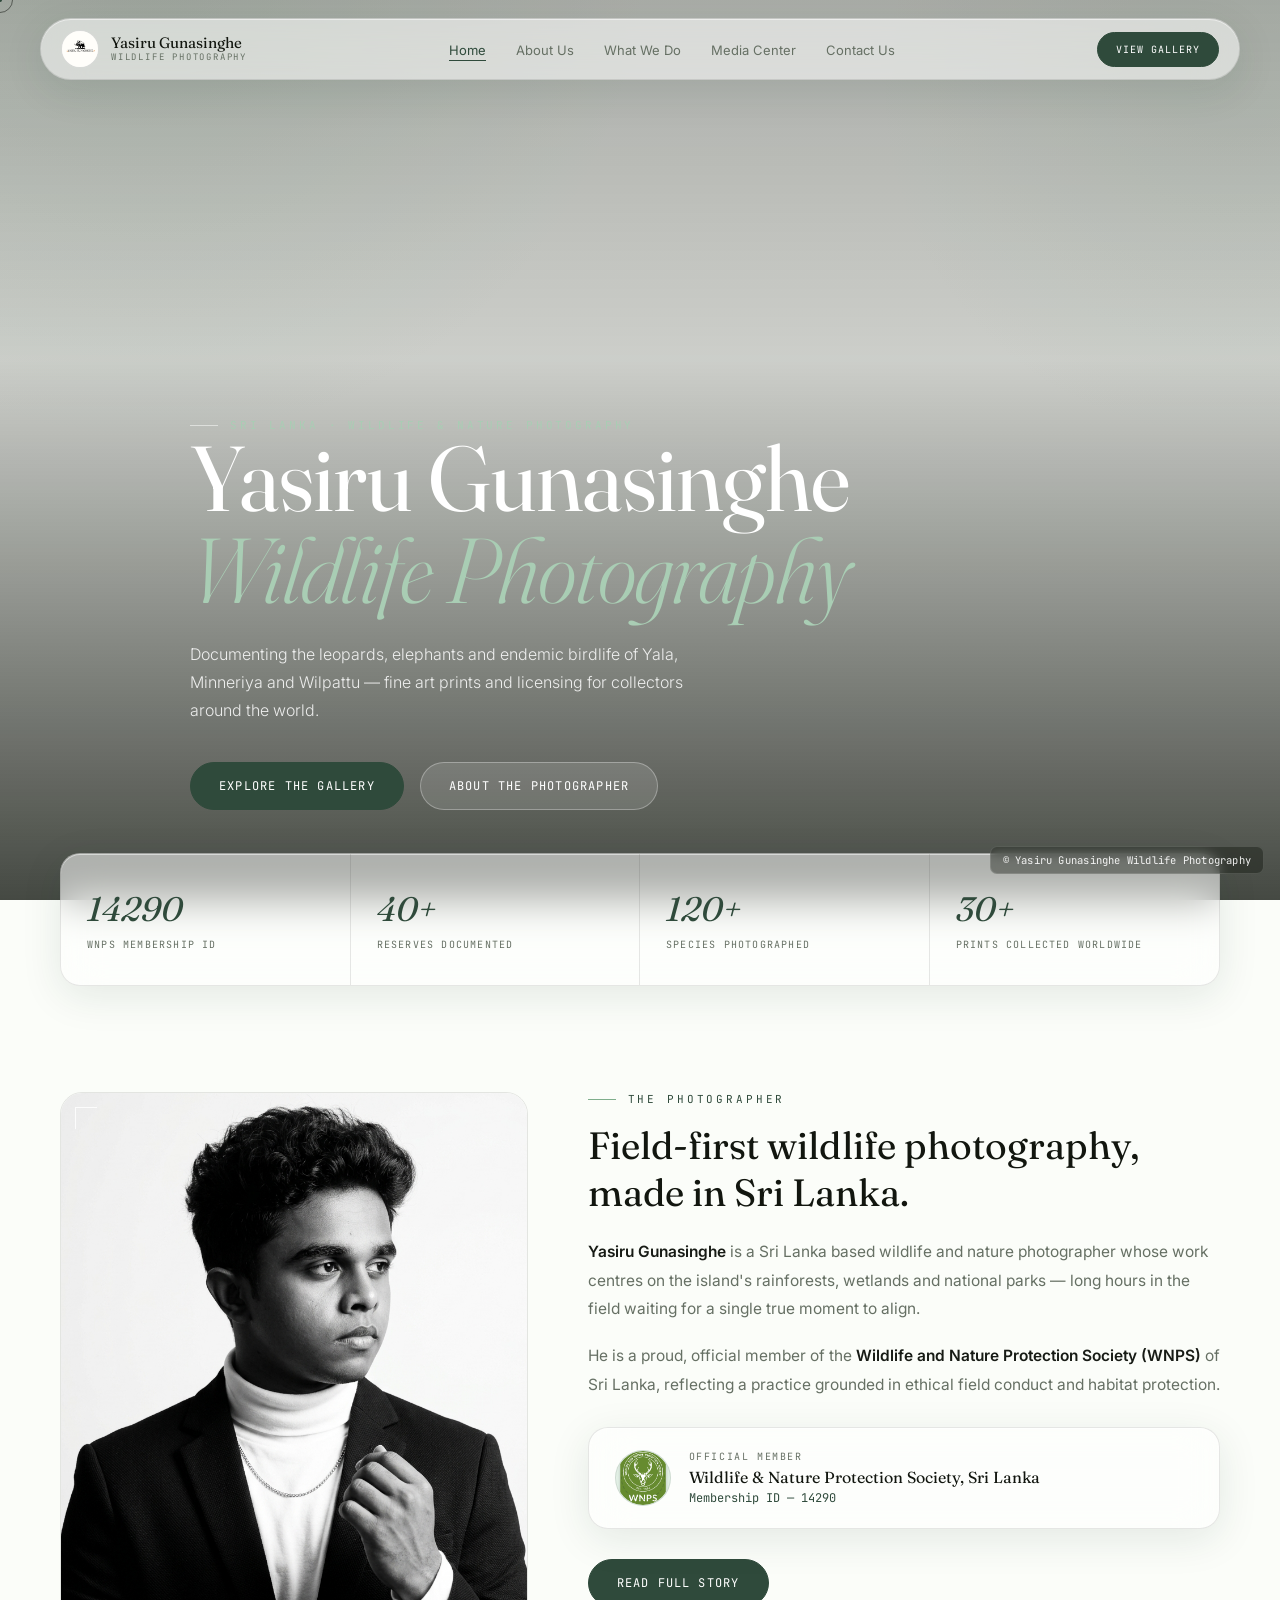
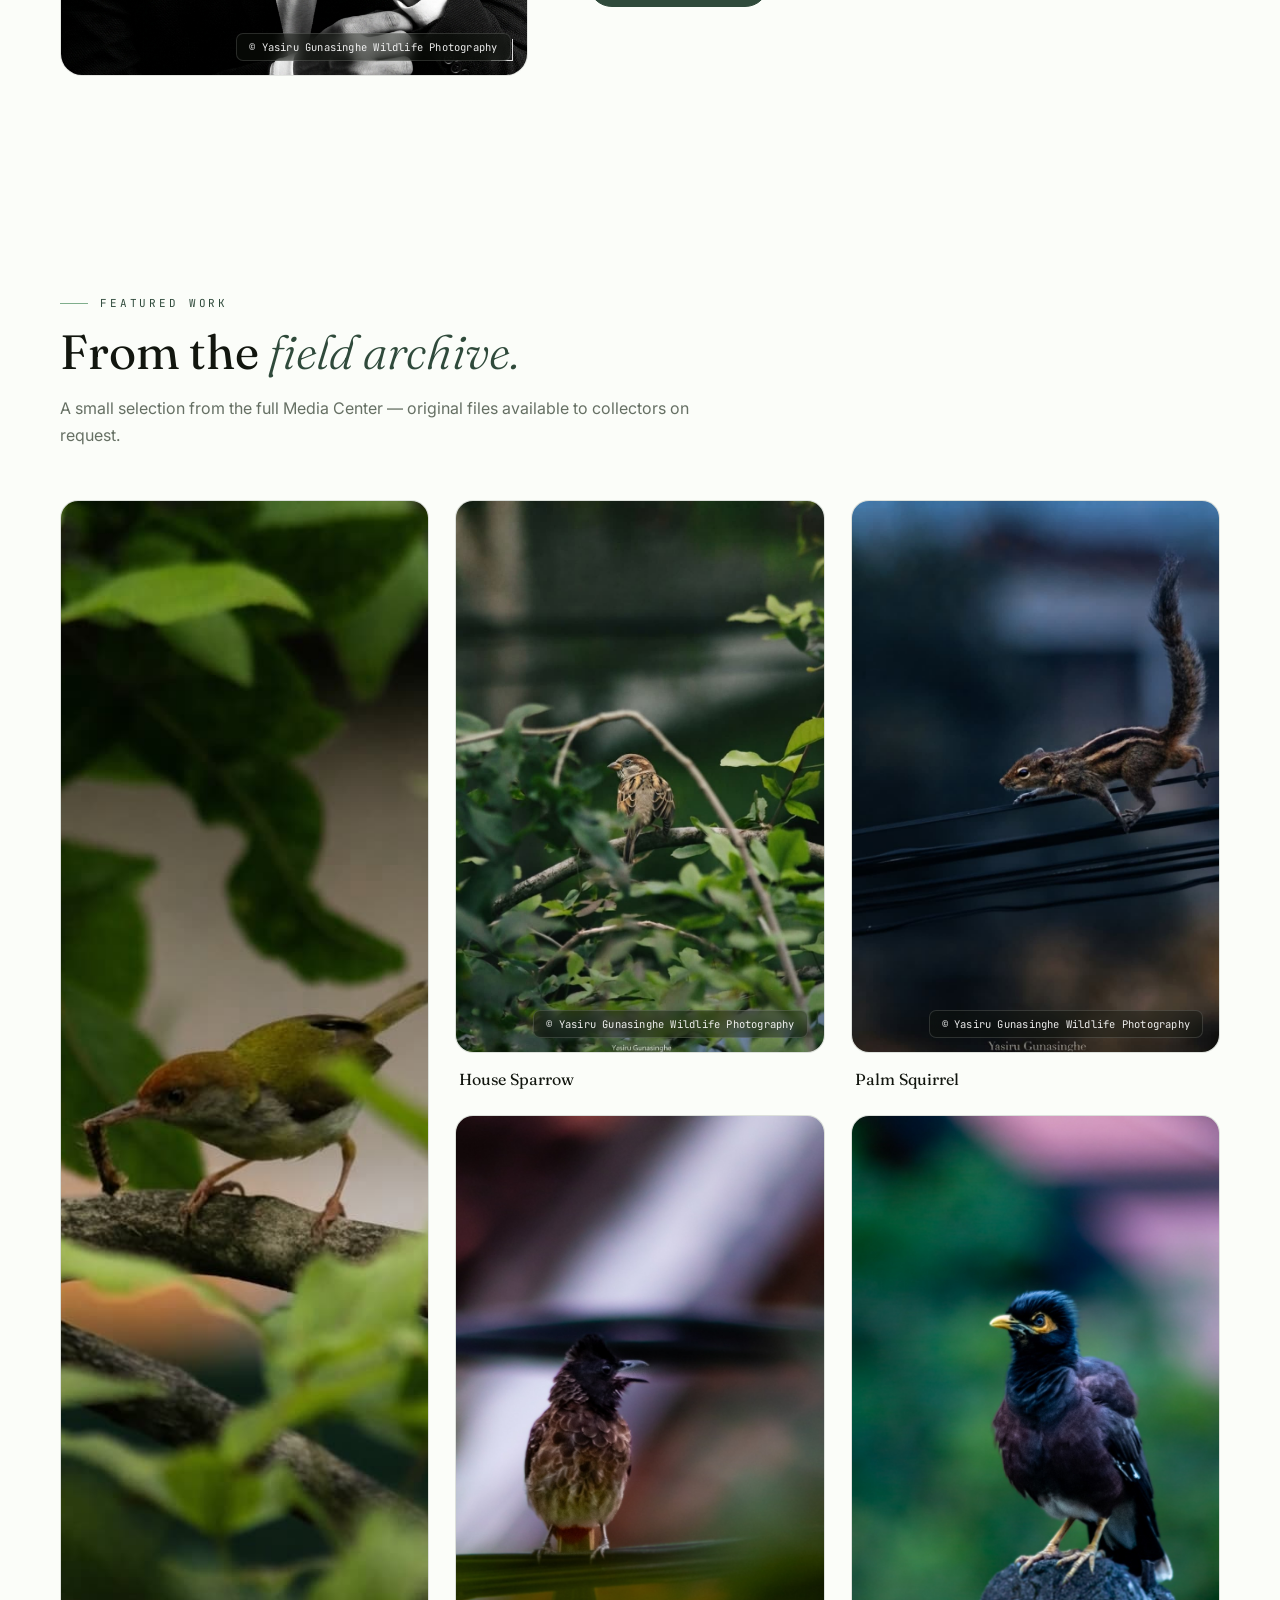
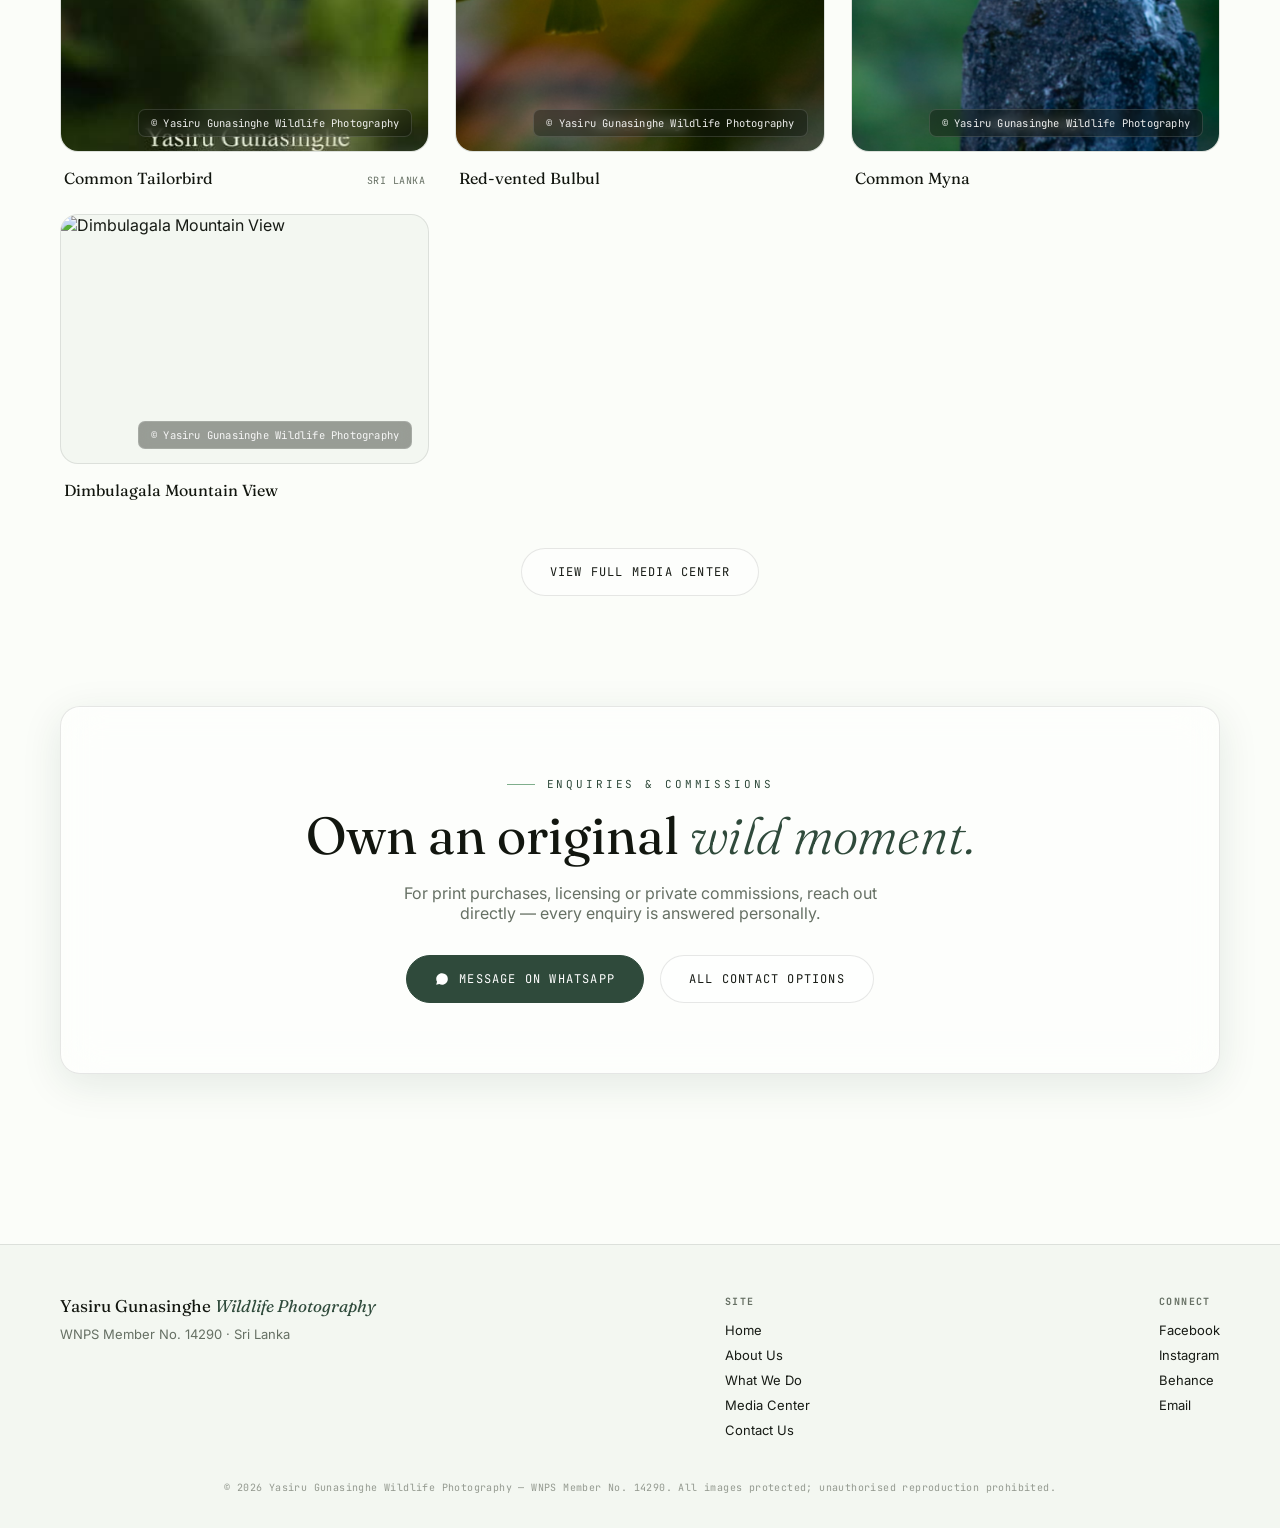
==== index.html @ 5a58b719 "Update photo IDs for buy buttons in index.html" ====
<!DOCTYPE html>
<html lang="en">
<head>
<meta charset="UTF-8">
<meta name="viewport" content="width=device-width, initial-scale=1.0">
<title>Yasiru Gunasinghe Wildlife Photography | Sri Lankan Wildlife &amp; Nature Photographer</title>
<meta name="description" content="Fine art wildlife and nature photography by Yasiru Gunasinghe, official WNPS member (ID 14290). Sri Lankan leopards, elephants and birdlife — prints and licensing worldwide.">
<link rel="canonical" href="https://www.yasirugunasinghe.com/index.html">
<link rel="icon" type="image/png" href="Yash Wild Photography logo.jpg">
<link rel="preconnect" href="https://fonts.googleapis.com">
<link rel="preconnect" href="https://fonts.gstatic.com" crossorigin>
<link href="https://fonts.googleapis.com/css2?family=Fraunces:ital,opsz,wght@0,9..144,300;0,9..144,400;0,9..144,500;0,9..144,600;1,9..144,400;1,9..144,500&family=Inter:wght@300;400;500;600&family=JetBrains+Mono:wght@300;400;500&display=swap" rel="stylesheet">
<link rel="stylesheet" href="assets/css/style.css">
</head>
<!--
  ============================================================================
  EDIT ME: change the WhatsApp number clients message when they hit "Buy Now"
  or any WhatsApp button on the site. Digits only, no + or spaces.
  ============================================================================
-->
<body data-whatsapp-number="14028087890">

<div class="bg-wash"></div>
<div class="cursor-ring" id="cursorRing"></div>
<div class="cursor-dot" id="cursorDot"></div>

<!-- ============================================================
     NAVIGATION — EDIT: brand name, logo image, menu labels/links
     ============================================================ -->
<header>
  <div class="navbar glass">
    <a href="index.html" class="brand">
      <!-- LOGO: replace this block with <img src="assets/img/logo.png" alt="..."> to use your own logo file -->
      <div class="logo-slot"><img src="Yash Wild Photography logo.jpg"></div>
      <div class="brand-name">Yasiru Gunasinghe<span>Wildlife Photography</span></div>
    </a>
    <nav>
      <ul>
        <li><a href="index.html" class="active">Home</a></li>
        <li><a href="about.html">About Us</a></li>
        <li><a href="what-we-do.html">What We Do</a></li>
        <li><a href="gallery.html">Media Center</a></li>
        <li><a href="contact.html">Contact Us</a></li>
      </ul>
    </nav>
    <a href="gallery.html" class="btn small primary">View Gallery</a>
    <button class="nav-toggle" id="navToggle" aria-label="Menu"><span></span></button>
  </div>
</header>

<div class="mobile-menu" id="mobileMenu">
  <a href="index.html" class="active">Home</a>
  <a href="about.html">About Us</a>
  <a href="what-we-do.html">What We Do</a>
  <a href="gallery.html">Media Center</a>
  <a href="contact.html">Contact Us</a>
</div>

<!-- ============================================================
     HERO — EDIT: banner image, eyebrow label, headline, subtext,
     and the two button labels/links. The watermark on this banner
     is added automatically by CSS — nothing to edit for that.
     ============================================================ -->
<section class="hero-bg" style="background-image:url('https://images.unsplash.com/photo-1546182990-dffeafbe841d?q=80&w=1800&auto=format&fit=crop');">
  <div class="hero-content">
    <div class="wrap">
      <div class="eyebrow on-dark">SRI LANKA &middot; WILDLIFE &amp; NATURE PHOTOGRAPHY</div>
      <h1 class="headline">Yasiru Gunasinghe<br><em>Wildlife Photography</em></h1>
      <p class="hero-sub">Documenting the leopards, elephants and endemic birdlife of Yala, Minneriya and Wilpattu — fine art prints and licensing for collectors around the world.</p>
      <div class="hero-actions">
        <a href="gallery.html" class="btn primary">Explore the Gallery</a>
        <a href="about.html" class="btn on-dark">About the Photographer</a>
      </div>
    </div>
  </div>
</section>

<!-- ============================================================
     STATS STRIP — EDIT: the four numbers and their labels
     ============================================================ -->
<div class="wrap reveal" style="margin-top:-1px;position:relative;z-index:3;">
  <div class="stats-strip glass" style="transform:translateY(-46px);">
    <div class="stat"><div class="num">14290</div><div class="lbl">WNPS Membership ID</div></div>
    <div class="stat"><div class="num">40+</div><div class="lbl">Reserves Documented</div></div>
    <div class="stat"><div class="num">120+</div><div class="lbl">Species Photographed</div></div>
    <div class="stat"><div class="num">30+</div><div class="lbl">Prints Collected Worldwide</div></div>
  </div>
</div>

<!-- ============================================================
     ABOUT TEASER — EDIT: portrait image, heading, paragraphs,
     and the WNPS badge icon/text.
     ============================================================ -->
<section class="section-pad" style="padding-top:60px;">
  <div class="wrap">
    <div class="about-grid">
      <div class="reveal">
        <!-- PORTRAIT PHOTO: swap the src to update the photographer's photo -->
        <div class="portrait-frame">
          <img src="Yasiru1.jpg" alt="Portrait of Yasiru Gunasinghe, Sri Lankan wildlife photographer">
          <div class="frame-corner frame-tl"></div>
          <div class="frame-corner frame-br"></div>
        </div>
      </div>
      <div class="reveal about-copy" style="transition-delay:.1s">
        <div class="eyebrow">THE PHOTOGRAPHER</div>
        <h2 style="font-family:var(--display);font-weight:400;font-size:clamp(26px,3.4vw,38px);margin:16px 0 22px;color:var(--black);">Field-first wildlife photography, made in Sri Lanka.</h2>
        <p><strong>Yasiru Gunasinghe</strong> is a Sri Lanka based wildlife and nature photographer whose work centres on the island's rainforests, wetlands and national parks — long hours in the field waiting for a single true moment to align.</p>
        <p>He is a proud, official member of the <strong>Wildlife and Nature Protection Society (WNPS)</strong> of Sri Lanka, reflecting a practice grounded in ethical field conduct and habitat protection.</p>

        <!-- WNPS BADGE: replace this block with <img src="assets/img/wnps-logo.png" alt="..."> to use the official WNPS logo -->
        <div class="wnps-badge glass">
          <div class="wnps-ring"> <img src="WNPS-Header-Logo.jpg"></div>
          <div class="wnps-text">
            <div class="label">Official Member</div>
            <div class="name">Wildlife &amp; Nature Protection Society, Sri Lanka</div>
            <div class="id">Membership ID — 14290</div>
          </div>
        </div>

        <div class="hero-actions" style="margin-top:30px;">
          <a href="about.html" class="btn primary">Read Full Story</a>
        </div>
      </div>
    </div>
  </div>
</section>





<!-- ============================================================
     FEATURED GALLERY — EDIT: heading, and each photo card below.
     Click-to-zoom works automatically on every card with class
     "lightbox-item" — the watermark is added automatically too.
     TO ADD A PHOTO: copy one <article class="photo-card">...</article>
     block and change the image, text and data-photo-* attributes.
     ============================================================ -->
<section class="section-pad">
  <div class="wrap">
    <div class="section-head reveal">
      <div class="eyebrow">FEATURED WORK</div>
      <h2>From the <em>field archive.</em></h2>
      <p>A small selection from the full Media Center — original files available to collectors on request.</p>
    </div>

    <div class="gallery-grid">

    <!-- ---- PHOTO CARD 1 ---- -->
      <article class="photo-card" data-size="tall">
        <div class="photo-frame lightbox-item"
             data-photo-title="Common Tailorbird"
             data-photo-location="Sri Lanka"
            
             data-photo-id="YG-001">
          <img src="Common Tailorbird.jpg" alt="Common Tailorbird">
          <div class="overlay-top">
            <span class="id-tag">YG-001</span>
            <span class="protected-tag"><svg viewBox="0 0 24 24" fill="none" stroke="currentColor" stroke-width="1.8"><path d="M12 2l7 4v6c0 5-3.4 8-7 10-3.6-2-7-5-7-10V6l7-4z"/></svg>PROTECTED</span>
          </div>
          <div class="media-overlay">
            <div class="overlay-info">
              <h3>A diligent Common Tailorbird captured with its catch, highlighting its vibrant green plumage and active nature amidst leafy surroundings.</h3>
              <div class="overlay-meta">Sri Lanka</div>
              <div class="buy-row">
               
                <button class="buy-btn" type="button" data-photo-title="Common Tailorbird" data-photo-id="YG-001" data-photo-location="Sri Lanka">
                  <svg viewBox="0 0 24 24" fill="currentColor" width="13" height="13"><path d="M12.04 2C6.58 2 2.13 6.45 2.13 11.91c0 1.75.46 3.45 1.33 4.95L2.05 22l5.28-1.38a9.87 9.87 0 004.71 1.2h.01c5.46 0 9.91-4.45 9.91-9.91 0-2.65-1.03-5.14-2.9-7.01A9.82 9.82 0 0012.04 2z"/></svg>
                  Buy Now
                </button>
              </div>
            </div>
          </div>
        </div>
        <div class="photo-caption"><span class="cap-title">Common Tailorbird</span><span class="cap-loc">Sri Lanka </span></div>
      </article>

      <!-- ---- PHOTO CARD 2 ---- -->
      <article class="photo-card">
        <div class="photo-frame lightbox-item"
             data-photo-title="House Sparrow"
             data-photo-location="Sri Lanka"
            
             data-photo-id="YG-002">
          <img src="House Sparrow.jpg" alt="House Sparrow">
          <div class="overlay-top">
            <span class="id-tag">YG-002</span>
            <span class="protected-tag"><svg viewBox="0 0 24 24" fill="none" stroke="currentColor" stroke-width="1.8"><path d="M12 2l7 4v6c0 5-3.4 8-7 10-3.6-2-7-5-7-10V6l7-4z"/></svg>PROTECTED</span>
          </div>
          <div class="media-overlay">
            <div class="overlay-info">
              <h3>A small House Sparrow perched peacefully amidst green foliage, captured in its natural urban habitat.</h3>
              <div class="overlay-meta">Sri Lanka</div>
              <div class="buy-row">
              
                <button class="buy-btn" type="button" data-photo-title="House Sparrowk" data-photo-id="YG-002" data-photo-location="Sri Lanka">
                  <svg viewBox="0 0 24 24" fill="currentColor" width="13" height="13"><path d="M12.04 2C6.58 2 2.13 6.45 2.13 11.91c0 1.75.46 3.45 1.33 4.95L2.05 22l5.28-1.38a9.87 9.87 0 004.71 1.2h.01c5.46 0 9.91-4.45 9.91-9.91 0-2.65-1.03-5.14-2.9-7.01A9.82 9.82 0 0012.04 2z"/></svg>
                  Buy Now
                </button>
              </div>
            </div>
          </div>
        </div>
        <div class="photo-caption"><span class="cap-title">House Sparrow</span><span class="cap-loc"></span></div>
      </article>

      <!-- ---- PHOTO CARD 3 ---- -->
      <article class="photo-card">
        <div class="photo-frame lightbox-item"
             data-photo-title="Palm Squirrel"
             data-photo-location=" Sri Lanka"
           
             data-photo-id="YG-003">
          <img src="Palm Squirrel.jpeg" alt="Palm Squirrel">
          <div class="overlay-top">
            <span class="id-tag">YG-003</span>
            <span class="protected-tag"><svg viewBox="0 0 24 24" fill="none" stroke="currentColor" stroke-width="1.8"><path d="M12 2l7 4v6c0 5-3.4 8-7 10-3.6-2-7-5-7-10V6l7-4z"/></svg>PROTECTED</span>
          </div>
          <div class="media-overlay">
            <div class="overlay-info">
              <h3>An energetic palm squirrel captured mid-stride balancing along utility lines, highlighting its characteristic stripes and playful agility.</h3>
              <div class="overlay-meta">Sri Lanka</div>
              <div class="buy-row">
               
                <button class="buy-btn" type="button" data-photo-title="Palm Squirrel" data-photo-id="YG-003" data-photo-location=" Sri Lanka">
                  <svg viewBox="0 0 24 24" fill="currentColor" width="13" height="13"><path d="M12.04 2C6.58 2 2.13 6.45 2.13 11.91c0 1.75.46 3.45 1.33 4.95L2.05 22l5.28-1.38a9.87 9.87 0 004.71 1.2h.01c5.46 0 9.91-4.45 9.91-9.91 0-2.65-1.03-5.14-2.9-7.01A9.82 9.82 0 0012.04 2z"/></svg>
                  Buy Now
                </button>
              </div>
            </div>
          </div>
        </div>
        <div class="photo-caption"><span class="cap-title">Palm Squirrel</span><span class="cap-loc"></span></div>
      </article>

    

      <!-- ---- PHOTO CARD 4 ---- -->
      <article class="photo-card">
        <div class="photo-frame lightbox-item"
             data-photo-title="Red-vented Bulbul"
             data-photo-location=" Sri Lanka"
           
             data-photo-id="YG-004">
          <img src="Red-vented Bulbul.jpg" alt="Red-vented Bulbul">
          <div class="overlay-top">
            <span class="id-tag">YG-004</span>
            <span class="protected-tag"><svg viewBox="0 0 24 24" fill="none" stroke="currentColor" stroke-width="1.8"><path d="M12 2l7 4v6c0 5-3.4 8-7 10-3.6-2-7-5-7-10V6l7-4z"/></svg>PROTECTED</span>
          </div>
          <div class="media-overlay">
            <div class="overlay-info">
              <h3>A vibrant Red-vented Bulbul captured mid-call, showcasing its distinct crest and natural behavior in the wild.</h3>
              <div class="overlay-meta">Sri Lanka</div>
              <div class="buy-row">
               
                <button class="buy-btn" type="button" data-photo-title="Red-vented Bulbul" data-photo-id="YG-004" data-photo-location=" Sri Lanka">
                  <svg viewBox="0 0 24 24" fill="currentColor" width="13" height="13"><path d="M12.04 2C6.58 2 2.13 6.45 2.13 11.91c0 1.75.46 3.45 1.33 4.95L2.05 22l5.28-1.38a9.87 9.87 0 004.71 1.2h.01c5.46 0 9.91-4.45 9.91-9.91 0-2.65-1.03-5.14-2.9-7.01A9.82 9.82 0 0012.04 2z"/></svg>
                  Buy Now
                </button>
              </div>
            </div>
          </div>
        </div>
        <div class="photo-caption"><span class="cap-title">Red-vented Bulbul</span><span class="cap-loc"></span></div>
      </article>


      <!-- ---- PHOTO CARD 5 ---- -->
      <article class="photo-card">
        <div class="photo-frame lightbox-item"
             data-photo-title="Common Myna"
             data-photo-location=" Sri Lanka"
           
             data-photo-id="YG-005">
          <img src="Common Myna.jpg" alt="Common Myna">
          <div class="overlay-top">
            <span class="id-tag">YG-005</span>
            <span class="protected-tag"><svg viewBox="0 0 24 24" fill="none" stroke="currentColor" stroke-width="1.8"><path d="M12 2l7 4v6c0 5-3.4 8-7 10-3.6-2-7-5-7-10V6l7-4z"/></svg>PROTECTED</span>
          </div>
          <div class="media-overlay">
            <div class="overlay-info">
              <h3>A alert Common Myna perched gracefully, captured in its natural environment highlighting its distinct yellow markings and plumage.</h3>
              <div class="overlay-meta">Sri Lanka</div>
              <div class="buy-row">
               
                <button class="buy-btn" type="button" data-photo-title="Common Myna" data-photo-id="YG-005" data-photo-location=" Sri Lanka">
                  <svg viewBox="0 0 24 24" fill="currentColor" width="13" height="13"><path d="M12.04 2C6.58 2 2.13 6.45 2.13 11.91c0 1.75.46 3.45 1.33 4.95L2.05 22l5.28-1.38a9.87 9.87 0 004.71 1.2h.01c5.46 0 9.91-4.45 9.91-9.91 0-2.65-1.03-5.14-2.9-7.01A9.82 9.82 0 0012.04 2z"/></svg>
                  Buy Now
                </button>
              </div>
            </div>
          </div>
        </div>
        <div class="photo-caption"><span class="cap-title">Common Myna</span><span class="cap-loc"></span></div>
      </article>


           <!-- ---- PHOTO CARD 6 ---- -->
      <article class="photo-card">
        <div class="photo-frame lightbox-item"
             data-photo-title="Dimbulagala Mountain View"
             data-photo-location=" Sri Lanka"
           
             data-photo-id="YG-006">
          <img src="Dimbulagala Mountain View.jpg" alt="Dimbulagala Mountain View">
          <div class="overlay-top">
            <span class="id-tag">YG-006</span>
            <span class="protected-tag"><svg viewBox="0 0 24 24" fill="none" stroke="currentColor" stroke-width="1.8"><path d="M12 2l7 4v6c0 5-3.4 8-7 10-3.6-2-7-5-7-10V6l7-4z"/></svg>PROTECTED</span>
          </div>
          <div class="media-overlay">
            <div class="overlay-info">
              <h3>A serene landscape captured from Inginiyagala, featuring striking dead trees rising from the reservoir, framed by distant mountains under a dramatic, cloudy sky.</h3>
              <div class="overlay-meta">Sri Lanka</div>
              <div class="buy-row">
               
                <button class="buy-btn" type="button" data-photo-title="Dimbulagala Mountain View" data-photo-id="YG-006" data-photo-location=" Sri Lanka">
                  <svg viewBox="0 0 24 24" fill="currentColor" width="13" height="13"><path d="M12.04 2C6.58 2 2.13 6.45 2.13 11.91c0 1.75.46 3.45 1.33 4.95L2.05 22l5.28-1.38a9.87 9.87 0 004.71 1.2h.01c5.46 0 9.91-4.45 9.91-9.91 0-2.65-1.03-5.14-2.9-7.01A9.82 9.82 0 0012.04 2z"/></svg>
                  Buy Now
                </button>
              </div>
            </div>
          </div>
        </div>
        <div class="photo-caption"><span class="cap-title">Dimbulagala Mountain View</span><span class="cap-loc"></span></div>
      </article>

    
    </div>

    <div style="text-align:center;margin-top:48px;">
      <a href="gallery.html" class="btn">View Full Media Center</a>
    </div>
  </div>
</section>








<!-- ============================================================
     CTA — EDIT: heading, subtext, WhatsApp message
     ============================================================ -->
<section class="section-pad" style="padding-top:0;">
  <div class="wrap">
    <div class="cta-panel glass reveal">
      <div class="eyebrow" style="justify-content:center;display:flex;">ENQUIRIES &amp; COMMISSIONS</div>
      <h2 style="margin-top:16px;">Own an original <em>wild moment.</em></h2>
      <p>For print purchases, licensing or private commissions, reach out directly — every enquiry is answered personally.</p>
      <div class="cta-actions">
        <a class="btn primary" href="#" data-whatsapp-msg="Hello Yasiru, I'd like to enquire about your wildlife photography prints and commissions.">
          <svg viewBox="0 0 24 24" fill="currentColor" width="14" height="14"><path d="M12.04 2C6.58 2 2.13 6.45 2.13 11.91c0 1.75.46 3.45 1.33 4.95L2.05 22l5.28-1.38a9.87 9.87 0 004.71 1.2h.01c5.46 0 9.91-4.45 9.91-9.91 0-2.65-1.03-5.14-2.9-7.01A9.82 9.82 0 0012.04 2z"/></svg>
          Message on WhatsApp
        </a>
        <a class="btn" href="contact.html">All Contact Options</a>
      </div>
    </div>
  </div>
</section>

<!-- ============================================================
     FOOTER — EDIT: tagline, social links, copyright note
     ============================================================ -->
<footer>
  <div class="wrap">
    <div class="footer-grid">
      <div>
        <div class="footer-brand">Yasiru Gunasinghe <em>Wildlife Photography</em></div>
        <p style="color:var(--mist);font-size:13px;margin-top:10px;max-width:260px;">WNPS Member No. 14290 &middot; Sri Lanka</p>
      </div>
      <div class="footer-col">
        <h5>Site</h5>
        <a href="index.html">Home</a>
        <a href="about.html">About Us</a>
        <a href="what-we-do.html">What We Do</a>
        <a href="gallery.html">Media Center</a>
        <a href="contact.html">Contact Us</a>
      </div>
      <div class="footer-col">
        <h5>Connect</h5>
        <a href="https://www.facebook.com/profile.php?id=100081124653240" target="_blank" rel="noopener">Facebook</a>
        <a href="https://www.instagram.com/Yasiru_Gunasinghe" target="_blank" rel="noopener">Instagram</a>
        <a href="https://www.behance.net/yasiruphotogr" target="_blank" rel="noopener">Behance</a>
        <a href="mailto:yashphotography.lk0@gmail.com">Email</a>
      </div>
    </div>
    <div class="footer-note">&copy; <span class="js-year"></span> Yasiru Gunasinghe Wildlife Photography — WNPS Member No. 14290. All images protected; unauthorised reproduction prohibited.</div>
  </div>
</footer>

<script src="assets/js/main.js"></script>
</body>
</html>
---- assets/css/style.css ----
/* ==========================================================================
   Yasiru Gunasinghe Wildlife Photography — shared stylesheet
   Palette: light green / white / black · liquid glass (glassmorphism)
   ========================================================================== */

:root{
  --green-deep:   #2F4A3B;
  --green:        #7FAE8C;
  --green-mid:    #A9CDB4;
  --green-light:  #E3F1E6;
  --black:        #12160F;
  --ink:          #171B15;
  --mist:         #667064;
  --mist-soft:    #93998F;
  --white:        #FBFDF9;
  --paper:        #F3F7F1;

  --glass-fill:      rgba(255,255,255,0.55);
  --glass-fill-soft: rgba(255,255,255,0.38);
  --glass-border:    rgba(23,27,21,0.10);
  --glass-shadow:    0 10px 40px rgba(23,60,38,0.10);

  --glass-fill-dark:   rgba(18,22,15,0.42);
  --glass-border-dark: rgba(255,255,255,0.18);

  --display: 'Fraunces', serif;
  --body: 'Inter', sans-serif;
  --mono: 'JetBrains Mono', monospace;

  --radius: 20px;
  --radius-sm: 12px;
  --container: 1240px;
}

*{margin:0;padding:0;box-sizing:border-box;}
html{scroll-behavior:smooth;}

body{
  background:var(--white);
  color:var(--ink);
  font-family:var(--body);
  overflow-x:hidden;
  -webkit-font-smoothing:antialiased;
  cursor:none;
}
@media (hover:none), (pointer:coarse){ body{cursor:auto;} }

a{color:inherit;text-decoration:none;}
ul{list-style:none;}
img{max-width:100%;display:block;-webkit-user-drag:none;user-select:none;}
button{font-family:inherit;}
::selection{background:rgba(127,174,140,0.35);}

.wrap{max-width:var(--container);margin:0 auto;padding:0 40px;}
section{position:relative;}

/* background texture wash */
.bg-wash{
  position:fixed;inset:0;z-index:-1;pointer-events:none;
  background:
    radial-gradient(900px circle at 12% -6%, rgba(127,174,140,0.16), transparent 55%),
    radial-gradient(700px circle at 96% 10%, rgba(127,174,140,0.10), transparent 50%),
    var(--white);
}

/* ---------- custom cursor ---------- */
.cursor-ring{
  position:fixed;top:0;left:0;width:26px;height:26px;
  border:1px solid rgba(23,27,21,0.55);
  border-radius:50%;pointer-events:none;z-index:9999;
  transform:translate(-50%,-50%);
  transition:width .25s ease,height .25s ease,border-color .25s ease,background .25s ease;
}
.cursor-ring::before{
  content:'';position:absolute;top:50%;left:50%;width:3px;height:3px;
  background:var(--green-deep);border-radius:50%;transform:translate(-50%,-50%);
}
.cursor-ring.hovered{width:58px;height:58px;background:rgba(127,174,140,0.14);border-color:var(--green);}
.cursor-ring.on-dark{border-color:rgba(255,255,255,0.7);}
.cursor-ring.on-dark::before{background:#fff;}
.cursor-dot{position:fixed;top:0;left:0;width:4px;height:4px;background:var(--green-deep);border-radius:50%;pointer-events:none;z-index:9999;transform:translate(-50%,-50%);}
@media (hover:none), (pointer:coarse){ .cursor-ring,.cursor-dot{display:none;} }

/* ---------- glass utility ---------- */
.glass{
  background:var(--glass-fill);
  backdrop-filter:blur(20px) saturate(140%);
  -webkit-backdrop-filter:blur(20px) saturate(140%);
  border:1px solid var(--glass-border);
  border-radius:var(--radius);
  box-shadow:var(--glass-shadow), inset 0 1px 0 rgba(255,255,255,0.5);
  position:relative;overflow:hidden;
}
.glass::after{
  content:'';position:absolute;inset:0;pointer-events:none;
  background:radial-gradient(380px circle at var(--mx,50%) var(--my,50%), rgba(127,174,140,0.20), transparent 60%);
  opacity:0;transition:opacity .35s ease;
}
.glass:hover::after{opacity:1;}
.glass-dark{
  background:var(--glass-fill-dark);
  backdrop-filter:blur(18px) saturate(140%);
  -webkit-backdrop-filter:blur(18px) saturate(140%);
  border:1px solid var(--glass-border-dark);
  color:#fff;
}
.glass-dark::after{background:radial-gradient(380px circle at var(--mx,50%) var(--my,50%), rgba(255,255,255,0.14), transparent 60%);}

/* ---------- eyebrow / headings ---------- */
.eyebrow{
  font-family:var(--mono);font-size:11px;letter-spacing:.26em;text-transform:uppercase;
  color:var(--green-deep);display:flex;align-items:center;gap:12px;
}
.eyebrow::before{content:'';width:28px;height:1px;background:var(--green);display:inline-block;}
.eyebrow.on-dark{color:var(--green-mid);}
.eyebrow.on-dark::before{background:rgba(255,255,255,0.5);}

.section-head{max-width:640px;margin-bottom:50px;}
.section-head h2{font-family:var(--display);font-weight:400;font-size:clamp(30px,4vw,48px);margin-top:16px;line-height:1.1;color:var(--black);}
.section-head h2 em{font-style:italic;color:var(--green-deep);font-weight:300;}
.section-head p{color:var(--mist);font-weight:400;margin-top:16px;line-height:1.7;}
.section-pad{padding:110px 0;}
@media (max-width:720px){ .section-pad{padding:76px 0;} .wrap{padding:0 22px;} }

/* ---------- buttons ---------- */
.btn{
  display:inline-flex;align-items:center;gap:10px;padding:15px 28px;border-radius:100px;
  font-family:var(--mono);font-size:12px;letter-spacing:.1em;text-transform:uppercase;
  border:1px solid var(--glass-border);background:rgba(255,255,255,0.5);color:var(--ink);
  transition:all .35s ease;cursor:pointer;
}
.btn:hover{background:#fff;border-color:var(--green);box-shadow:0 8px 30px rgba(127,174,140,0.30);transform:translateY(-1px);}
.btn.primary{background:var(--green-deep);color:#fff;border-color:var(--green-deep);}
.btn.primary:hover{background:#26402f;box-shadow:0 10px 34px rgba(47,74,59,0.35);}
.btn.on-dark{background:rgba(255,255,255,0.12);color:#fff;border-color:rgba(255,255,255,0.3);}
.btn.on-dark:hover{background:rgba(255,255,255,0.22);}
.btn.small{padding:10px 18px;font-size:10px;}
.btn svg{width:14px;height:14px;}

/* ============================================================
   NAV
   ============================================================ */
header{position:fixed;top:0;left:0;right:0;z-index:100;padding:18px 0;display:flex;justify-content:center;}
.navbar{width:calc(100% - 80px);max-width:1200px;display:flex;align-items:center;justify-content:space-between;padding:11px 20px;border-radius:100px;}
.brand{display:flex;align-items:center;gap:12px;}
.logo-slot{
  width:38px;height:38px;border-radius:50%;border:1px solid var(--glass-border);
  display:flex;align-items:center;justify-content:center;overflow:hidden;flex-shrink:0;
  font-family:var(--display);font-style:italic;font-size:15px;background:rgba(255,255,255,0.6);color:var(--green-deep);
}
.logo-slot img{width:100%;height:100%;object-fit:cover;}
.brand-name{font-family:var(--display);font-size:15px;color:var(--black);line-height:1.1;}
.brand-name span{display:block;font-family:var(--mono);font-size:9px;letter-spacing:.2em;color:var(--mist);text-transform:uppercase;margin-top:2px;}
nav ul{display:flex;gap:30px;}
nav a{font-size:13px;color:var(--mist);position:relative;padding-bottom:3px;transition:color .3s ease;}
nav a:hover, nav a.active{color:var(--green-deep);}
nav a::after{content:'';position:absolute;left:0;bottom:0;width:0;height:1px;background:var(--green-deep);transition:width .3s ease;}
nav a:hover::after, nav a.active::after{width:100%;}
.nav-toggle{display:none;width:38px;height:38px;border-radius:50%;border:1px solid var(--glass-border);align-items:center;justify-content:center;cursor:pointer;background:transparent;}
.nav-toggle span,.nav-toggle span::before,.nav-toggle span::after{content:'';display:block;width:16px;height:1px;background:var(--ink);position:relative;}
.nav-toggle span::before{position:absolute;top:-5px;}
.nav-toggle span::after{position:absolute;top:5px;}
.mobile-menu{position:fixed;inset:0;z-index:99;background:rgba(251,253,249,0.97);backdrop-filter:blur(20px);display:flex;flex-direction:column;align-items:center;justify-content:center;gap:28px;opacity:0;pointer-events:none;transition:opacity .4s ease;}
.mobile-menu.open{opacity:1;pointer-events:all;}
.mobile-menu a{font-family:var(--display);font-size:26px;color:var(--ink);}
.mobile-menu a.active{color:var(--green-deep);font-style:italic;}
@media (max-width:820px){
  nav ul{display:none;}
  .nav-toggle{display:flex;}
  .navbar{width:calc(100% - 32px);padding:9px 16px;}
}

/* ============================================================
   HERO (with background wildlife image)
   ============================================================ */
.hero-bg{
  min-height:100vh;position:relative;display:flex;align-items:flex-end;
  background-size:cover;background-position:center;
}
.hero-bg::before{
  content:'';position:absolute;inset:0;
  background:linear-gradient(180deg, rgba(18,22,15,0.35) 0%, rgba(18,22,15,0.20) 40%, rgba(18,22,15,0.78) 100%);
}
.hero-content{position:relative;z-index:2;padding:0 0 90px;width:100%;color:#fff;}
.hero-content .wrap{max-width:980px;}
h1.headline{font-family:var(--display);font-weight:400;font-size:clamp(40px,7.2vw,92px);line-height:1.0;letter-spacing:-0.01em;}
h1.headline em{font-style:italic;font-weight:300;color:var(--green-mid);}
.hero-sub{margin-top:24px;max-width:540px;font-size:16px;line-height:1.75;font-weight:300;color:rgba(255,255,255,0.86);}
.hero-actions{margin-top:38px;display:flex;gap:16px;flex-wrap:wrap;}
.hero-pagehead{
  min-height:56vh;display:flex;align-items:flex-end;background-size:cover;background-position:center;position:relative;
}
.hero-pagehead::before{content:'';position:absolute;inset:0;background:linear-gradient(180deg, rgba(18,22,15,0.30) 0%, rgba(18,22,15,0.75) 100%);}
.hero-pagehead .hero-content{padding-bottom:64px;}
.hero-pagehead h1.headline{font-size:clamp(34px,6vw,66px);}

/* ---------- stats strip ---------- */
.stats-strip{display:grid;grid-template-columns:repeat(4,1fr);}
.stat{padding:34px 26px;border-right:1px solid var(--glass-border);}
.stat:last-child{border-right:none;}
.stat .num{font-family:var(--display);font-size:34px;font-style:italic;color:var(--green-deep);}
.stat .lbl{font-family:var(--mono);font-size:10px;letter-spacing:.12em;text-transform:uppercase;color:var(--mist);margin-top:8px;}
@media (max-width:820px){ .stats-strip{grid-template-columns:repeat(2,1fr);} .stat:nth-child(2){border-right:none;} }

/* ============================================================
   ABOUT
   ============================================================ */
.about-grid{display:grid;grid-template-columns:0.85fr 1.15fr;gap:60px;align-items:start;}
.portrait-frame{border-radius:22px;overflow:hidden;position:relative;border:1px solid var(--glass-border);aspect-ratio:4/5;}
.portrait-frame img{width:100%;height:100%;object-fit:cover;}
.portrait-frame .frame-corner{position:absolute;width:22px;height:22px;border-color:rgba(255,255,255,0.85);}
.frame-tl{top:14px;left:14px;border-top:1px solid;border-left:1px solid;}
.frame-br{bottom:14px;right:14px;border-bottom:1px solid;border-right:1px solid;}
.about-copy p{color:var(--mist);font-weight:400;line-height:1.85;font-size:15.5px;margin-bottom:18px;}
.about-copy p strong{color:var(--ink);font-weight:600;}
.wnps-badge{margin-top:28px;padding:22px 26px;display:flex;align-items:center;gap:18px;}
.wnps-ring{width:56px;height:56px;border-radius:50%;border:1px solid var(--glass-border);display:flex;align-items:center;justify-content:center;flex-shrink:0;font-family:var(--display);font-style:italic;font-size:20px;color:var(--green-deep);position:relative;background:var(--green-light);overflow:hidden;}
.wnps-ring::before{content:'';position:absolute;inset:5px;border:1px dashed rgba(47,74,59,0.3);border-radius:50%;pointer-events:none;}
.wnps-ring img{width:100%;height:100%;object-fit:cover;border-radius:50%;}
.wnps-text .label{font-family:var(--mono);font-size:10px;letter-spacing:.16em;text-transform:uppercase;color:var(--mist);}
.wnps-text .name{font-family:var(--display);font-size:16px;margin-top:4px;color:var(--black);}
.wnps-text .id{font-family:var(--mono);font-size:12px;color:var(--green-deep);margin-top:3px;}
.social-row{margin-top:30px;display:flex;gap:12px;flex-wrap:wrap;}
.social-pill{display:flex;align-items:center;gap:9px;padding:11px 20px;border-radius:100px;font-family:var(--mono);font-size:11px;}
.social-pill svg{width:14px;height:14px;color:var(--green-deep);}

.timeline{margin-top:60px;display:grid;grid-template-columns:repeat(4,1fr);gap:20px;}
.timeline-item{padding:26px 22px;}
.timeline-item .yr{font-family:var(--mono);font-size:11px;color:var(--green-deep);letter-spacing:.1em;}
.timeline-item h4{font-family:var(--display);font-size:18px;margin:12px 0 8px;}
.timeline-item p{color:var(--mist);font-size:13.5px;line-height:1.6;}
@media (max-width:1000px){ .about-grid{grid-template-columns:1fr;} .timeline{grid-template-columns:repeat(2,1fr);} }

/* ============================================================
   SERVICES ("What We Do")
   ============================================================ */
.services-grid{display:grid;grid-template-columns:repeat(3,1fr);gap:24px;}
.service-card{padding:36px 30px;}
.service-card .icon{width:52px;height:52px;border-radius:16px;background:var(--green-light);display:flex;align-items:center;justify-content:center;margin-bottom:22px;}
.service-card .icon svg{width:24px;height:24px;color:var(--green-deep);}
.service-card h3{font-family:var(--display);font-size:22px;font-weight:400;margin-bottom:12px;color:var(--black);}
.service-card p{color:var(--mist);font-size:14.5px;line-height:1.75;}
.service-card ul{margin-top:16px;}
.service-card li{font-family:var(--mono);font-size:11px;color:var(--green-deep);padding:6px 0;border-top:1px solid var(--glass-border);letter-spacing:.03em;}
@media (max-width:900px){ .services-grid{grid-template-columns:1fr;} }

.process-strip{display:grid;grid-template-columns:repeat(4,1fr);gap:20px;margin-top:60px;}
.process-step{padding:24px 20px;text-align:left;}
.process-step .n{font-family:var(--display);font-style:italic;font-size:26px;color:var(--green-mid);}
.process-step h4{font-family:var(--display);font-size:16px;margin:10px 0 6px;}
.process-step p{color:var(--mist);font-size:13px;line-height:1.6;}
@media (max-width:820px){ .process-strip{grid-template-columns:repeat(2,1fr);} }

/* ============================================================
   GALLERY / MEDIA CENTER
   ============================================================ */
.gallery-toolbar{display:flex;justify-content:space-between;align-items:flex-end;flex-wrap:wrap;gap:24px;margin-bottom:50px;}
.filters{display:flex;gap:10px;flex-wrap:wrap;}
.filter-btn{padding:9px 18px;border-radius:100px;border:1px solid var(--glass-border);font-family:var(--mono);font-size:11px;letter-spacing:.06em;text-transform:uppercase;color:var(--mist);background:rgba(255,255,255,0.5);cursor:pointer;transition:all .3s ease;}
.filter-btn:hover{color:var(--green-deep);border-color:var(--green);}
.filter-btn.active{background:var(--green-deep);color:#fff;border-color:var(--green-deep);}

.search-row{position:relative;max-width:280px;width:100%;}
.search-row input{
  width:100%;padding:11px 16px 11px 38px;border-radius:100px;border:1px solid var(--glass-border);
  background:rgba(255,255,255,0.5);font-family:var(--mono);font-size:12px;color:var(--ink);outline:none;
}
.search-row input:focus{border-color:var(--green);}
.search-row svg{position:absolute;left:14px;top:50%;transform:translateY(-50%);width:14px;height:14px;color:var(--mist);}

.gallery-grid{display:grid;grid-template-columns:repeat(3,1fr);gap:26px;}
.photo-card{display:flex;flex-direction:column;opacity:0;transform:translateY(24px);transition:opacity .7s cubic-bezier(.16,1,.3,1), transform .7s cubic-bezier(.16,1,.3,1);}
.photo-card.in-view{opacity:1;transform:translateY(0);}
.photo-card[data-size="tall"]{grid-row:span 2;}
.photo-card:hover{transform:translateY(-6px);}

.photo-frame{position:relative;border-radius:18px;overflow:hidden;border:1px solid var(--glass-border);flex:1;min-height:250px;background:var(--paper);cursor:pointer;}
.photo-frame img{width:100%;height:100%;object-fit:cover;display:block;transition:transform .6s cubic-bezier(.16,1,.3,1);}
.photo-card:hover .photo-frame img{transform:scale(1.045);}

/* ==========================================================================
   GLOBAL AUTOMATIC WATERMARK
   Applied purely in CSS to every image frame on the site — hero banners,
   the portrait, and every gallery photo. Nothing needs to be added per
   image; any element with one of the classes below gets the stamp
   automatically. To change the watermark text, edit the two lines
   marked "WATERMARK TEXT" below (search this file for that phrase).
   ========================================================================== */
.photo-frame,
.portrait-frame,
.hero-bg,
.hero-pagehead{ position:relative; } /* required so the stamp can be positioned inside */

.photo-frame::after,
.portrait-frame::after,
.hero-bg::after,
.hero-pagehead::after{
  content:"© Yasiru Gunasinghe Wildlife Photography";     /* <-- WATERMARK TEXT (1/2) */
  position:absolute;
  bottom:14px; right:16px;
  z-index:5;
  font-family:var(--mono);
  font-size:10.5px;
  letter-spacing:.02em;
  color:rgba(255,255,255,0.92);
  background:rgba(15,20,13,0.4);
  backdrop-filter:blur(6px);-webkit-backdrop-filter:blur(6px);
  padding:6px 12px;
  border-radius:7px;
  border:1px solid rgba(255,255,255,0.14);
  pointer-events:none;
  white-space:nowrap;
}
/* Hero banners sit lower in the viewport, so nudge their stamp up slightly */
.hero-bg::after,
.hero-pagehead::after{ bottom:26px; }
@media (max-width:560px){
  .photo-frame::after,
  .portrait-frame::after,
  .hero-bg::after,
  .hero-pagehead::after{ font-size:9px; padding:5px 9px; }
}
.media-overlay{position:absolute;inset:0;background:linear-gradient(180deg, transparent 40%, rgba(15,20,13,0.86) 100%);opacity:0;transition:opacity .4s ease;display:flex;flex-direction:column;justify-content:flex-end;padding:22px;}
.photo-card:hover .media-overlay{opacity:1;}
.overlay-top{position:absolute;top:16px;left:16px;right:16px;display:flex;justify-content:space-between;align-items:flex-start;opacity:0;transition:opacity .4s ease;}
.photo-card:hover .overlay-top{opacity:1;}
.id-tag{font-family:var(--mono);font-size:10px;letter-spacing:.08em;padding:6px 12px;border-radius:100px;background:rgba(15,20,13,0.5);backdrop-filter:blur(8px);border:1px solid rgba(255,255,255,0.2);color:#fff;}
.protected-tag{font-family:var(--mono);font-size:9px;letter-spacing:.08em;color:#dfe8dd;display:flex;align-items:center;gap:5px;padding:6px 10px;border-radius:100px;background:rgba(15,20,13,0.5);backdrop-filter:blur(8px);border:1px solid rgba(255,255,255,0.14);}
.protected-tag svg{width:10px;height:10px;}
.overlay-info h3{font-family:var(--display);font-size:19px;font-weight:400;color:#fff;margin-bottom:6px;}
.overlay-meta{font-family:var(--mono);font-size:10.5px;color:var(--green-mid);letter-spacing:.04em;margin-bottom:10px;}
.hashtags{display:flex;flex-wrap:wrap;gap:6px;margin-bottom:16px;}
.hashtags span{font-family:var(--mono);font-size:9.5px;color:#cfe0d1;background:rgba(255,255,255,0.08);padding:3px 9px;border-radius:100px;}
.buy-row{display:flex;align-items:center;justify-content:space-between;gap:10px;}
.price-tag{font-family:var(--mono);font-size:13px;color:#fff;}
.buy-btn{display:flex;align-items:center;gap:8px;padding:10px 18px;border-radius:100px;background:var(--green);color:#0f1a13;font-family:var(--mono);font-size:10.5px;letter-spacing:.06em;text-transform:uppercase;border:none;cursor:pointer;transition:all .3s ease;white-space:nowrap;}
.buy-btn:hover{background:#94c2a0;box-shadow:0 0 24px rgba(127,174,140,0.5);transform:translateY(-1px);}
.buy-btn svg{width:13px;height:13px;}
.photo-caption{padding:16px 4px 0;display:flex;justify-content:space-between;align-items:baseline;}
.cap-title{font-family:var(--display);font-size:16px;color:var(--black);}
.cap-loc{font-family:var(--mono);font-size:10px;color:var(--mist);letter-spacing:.05em;text-transform:uppercase;}
.empty-state{grid-column:1/-1;padding:60px 20px;text-align:center;color:var(--mist);font-family:var(--mono);font-size:13px;}

@media (max-width:1000px){ .gallery-grid{grid-template-columns:repeat(2,1fr);} }
@media (max-width:640px){ .gallery-grid{grid-template-columns:1fr;} .photo-card[data-size="tall"]{grid-row:span 1;} }

/* ============================================================
   CONTACT
   ============================================================ */
.contact-grid{display:grid;grid-template-columns:1fr 1fr;gap:26px;}
.contact-card{padding:36px 32px;}
.contact-card h3{font-family:var(--display);font-size:22px;margin-bottom:10px;color:var(--black);}
.contact-card p{color:var(--mist);font-size:14px;line-height:1.7;margin-bottom:22px;}
.contact-links{display:flex;flex-direction:column;gap:12px;}
.contact-links a{display:flex;align-items:center;gap:12px;padding:14px 18px;border-radius:14px;border:1px solid var(--glass-border);background:rgba(255,255,255,0.5);font-family:var(--mono);font-size:12.5px;transition:all .3s ease;}
.contact-links a:hover{border-color:var(--green);background:#fff;transform:translateX(4px);}
.contact-links svg{width:16px;height:16px;color:var(--green-deep);flex-shrink:0;}
.contact-form{display:flex;flex-direction:column;gap:14px;}
.contact-form input, .contact-form textarea{
  padding:14px 16px;border-radius:12px;border:1px solid var(--glass-border);background:rgba(255,255,255,0.5);
  font-family:var(--body);font-size:14px;color:var(--ink);outline:none;resize:vertical;
}
.contact-form input:focus, .contact-form textarea:focus{border-color:var(--green);}
.contact-form label{font-family:var(--mono);font-size:10px;letter-spacing:.1em;text-transform:uppercase;color:var(--mist);margin-bottom:-6px;}
@media (max-width:900px){ .contact-grid{grid-template-columns:1fr;} }

/* ============================================================
   CTA PANEL (shared, e.g. before footer)
   ============================================================ */
.cta-panel{padding:70px 60px;text-align:center;}
.cta-panel h2{font-family:var(--display);font-size:clamp(28px,5vw,52px);font-weight:400;line-height:1.1;color:var(--black);}
.cta-panel h2 em{font-style:italic;color:var(--green-deep);font-weight:300;}
.cta-panel p{color:var(--mist);margin:18px auto 32px;max-width:480px;}
.cta-actions{display:flex;justify-content:center;gap:16px;flex-wrap:wrap;}
@media (max-width:720px){ .cta-panel{padding:50px 24px;} }

/* ============================================================
   FOOTER
   ============================================================ */
footer{padding:50px 0 34px;border-top:1px solid var(--glass-border);margin-top:60px;background:var(--paper);}
.footer-grid{display:flex;justify-content:space-between;align-items:flex-start;flex-wrap:wrap;gap:30px;}
.footer-brand{font-family:var(--display);font-size:17px;color:var(--black);}
.footer-brand em{font-style:italic;color:var(--green-deep);}
.footer-col h5{font-family:var(--mono);font-size:10px;letter-spacing:.14em;text-transform:uppercase;color:var(--mist);margin-bottom:14px;}
.footer-col a{display:block;font-size:13px;color:var(--ink);margin-bottom:9px;}
.footer-col a:hover{color:var(--green-deep);}
.footer-links{display:flex;gap:22px;flex-wrap:wrap;}
.footer-links a{font-family:var(--mono);font-size:11px;color:var(--mist);letter-spacing:.05em;}
.footer-links a:hover{color:var(--green-deep);}
.footer-note{font-family:var(--mono);font-size:10px;color:var(--mist-soft);margin-top:34px;text-align:center;letter-spacing:.04em;}

/* ---------- reveal on scroll ---------- */
.reveal{opacity:0;transform:translateY(28px);transition:opacity .9s cubic-bezier(.16,1,.3,1), transform .9s cubic-bezier(.16,1,.3,1);}
.reveal.in-view{opacity:1;transform:translateY(0);}

/* ---------- admin page ---------- */
.admin-shell{display:grid;grid-template-columns:1fr 1.1fr;gap:30px;align-items:start;}
.admin-form{padding:34px;display:flex;flex-direction:column;gap:16px;}
.admin-form h3{font-family:var(--display);font-size:22px;margin-bottom:4px;}
.admin-form .field{display:flex;flex-direction:column;gap:6px;}
.admin-form label{font-family:var(--mono);font-size:10px;letter-spacing:.1em;text-transform:uppercase;color:var(--mist);}
.admin-form input, .admin-form select, .admin-form textarea{
  padding:13px 15px;border-radius:12px;border:1px solid var(--glass-border);background:rgba(255,255,255,0.6);
  font-family:var(--body);font-size:13.5px;color:var(--ink);outline:none;
}
.admin-form input:focus, .admin-form select:focus, .admin-form textarea:focus{border-color:var(--green);}
.admin-form .hint{font-family:var(--mono);font-size:10.5px;color:var(--mist-soft);}
.admin-preview{padding:24px;}
.admin-list{margin-top:20px;display:flex;flex-direction:column;gap:10px;}
.admin-row{display:flex;align-items:center;justify-content:space-between;padding:12px 16px;border-radius:12px;border:1px solid var(--glass-border);background:rgba(255,255,255,0.5);font-family:var(--mono);font-size:12px;}
.admin-row button{border:none;background:transparent;color:#b34c4c;cursor:pointer;font-family:var(--mono);font-size:11px;text-transform:uppercase;}
.notice-banner{padding:14px 20px;border-radius:14px;font-family:var(--mono);font-size:11.5px;color:var(--green-deep);background:var(--green-light);border:1px solid rgba(127,174,140,0.35);margin-bottom:26px;line-height:1.6;}
@media (max-width:900px){ .admin-shell{grid-template-columns:1fr;} }

/* ============================================================
   LIGHTBOX — full-screen click-to-zoom modal
   ============================================================ */
.lightbox{
  position:fixed;inset:0;z-index:1000;
  display:flex;align-items:center;justify-content:center;
  opacity:0;pointer-events:none;
  transition:opacity .4s ease;
}
.lightbox.open{opacity:1;pointer-events:all;}
.lightbox-backdrop{
  position:absolute;inset:0;
  background:rgba(10,14,9,0.86);
  backdrop-filter:blur(6px);-webkit-backdrop-filter:blur(6px);
}
.lightbox-stage{
  position:relative;z-index:2;
  display:grid;grid-template-columns:1.4fr 1fr;
  gap:0;max-width:1100px;width:92%;max-height:86vh;
  border-radius:24px;overflow:hidden;
  box-shadow:0 40px 100px rgba(0,0,0,0.5);
  transform:scale(.96);transition:transform .4s cubic-bezier(.16,1,.3,1);
}
.lightbox.open .lightbox-stage{transform:scale(1);}
.lightbox-media{position:relative;background:#0d110b;display:flex;align-items:center;justify-content:center;border-radius:0;overflow:hidden;}
.lightbox-image{width:100%;height:100%;max-height:86vh;object-fit:contain;display:block;}
.lightbox-panel{padding:38px 34px;display:flex;flex-direction:column;overflow-y:auto;}
.lightbox-panel h3{font-family:var(--display);font-size:26px;font-weight:400;margin:14px 0 8px;color:#fff;}
.lightbox-panel .overlay-meta{color:var(--green-mid);margin-bottom:16px;}
.lightbox-panel .lb-desc{color:rgba(255,255,255,0.78);font-size:14px;line-height:1.7;font-weight:300;margin-bottom:16px;}
.lightbox-panel .hashtags{margin-bottom:6px;}
.lightbox-panel .price-tag{color:#fff;font-size:15px;}
.lightbox-close{
  position:absolute;top:22px;right:26px;z-index:5;
  width:42px;height:42px;border-radius:50%;
  background:rgba(255,255,255,0.1);border:1px solid rgba(255,255,255,0.25);
  color:#fff;display:flex;align-items:center;justify-content:center;cursor:pointer;
  transition:all .3s ease;
}
.lightbox-close:hover{background:rgba(255,255,255,0.22);transform:rotate(90deg);}
.lightbox-close svg{width:16px;height:16px;}
.lightbox-nav{
  position:relative;z-index:3;
  width:48px;height:48px;border-radius:50%;
  background:rgba(255,255,255,0.08);border:1px solid rgba(255,255,255,0.2);
  color:#fff;display:flex;align-items:center;justify-content:center;cursor:pointer;
  margin:0 22px;transition:all .3s ease;flex-shrink:0;
}
.lightbox-nav:hover{background:rgba(255,255,255,0.2);}
.lightbox-nav svg{width:18px;height:18px;}
.lightbox-prev svg{transform:rotate(180deg);}
@media (max-width:900px){
  .lightbox-stage{grid-template-columns:1fr;max-height:92vh;overflow-y:auto;}
  .lightbox-image{max-height:52vh;}
  .lightbox-nav{position:fixed;top:50%;transform:translateY(-50%);margin:0;}
  .lightbox-prev{left:14px;}
  .lightbox-next{right:14px;}
  .lightbox-close{top:14px;right:14px;}
}

/* ---------- logo image inside nav slot ---------- */
.logo-slot img{width:100%;height:100%;object-fit:cover;display:block;}
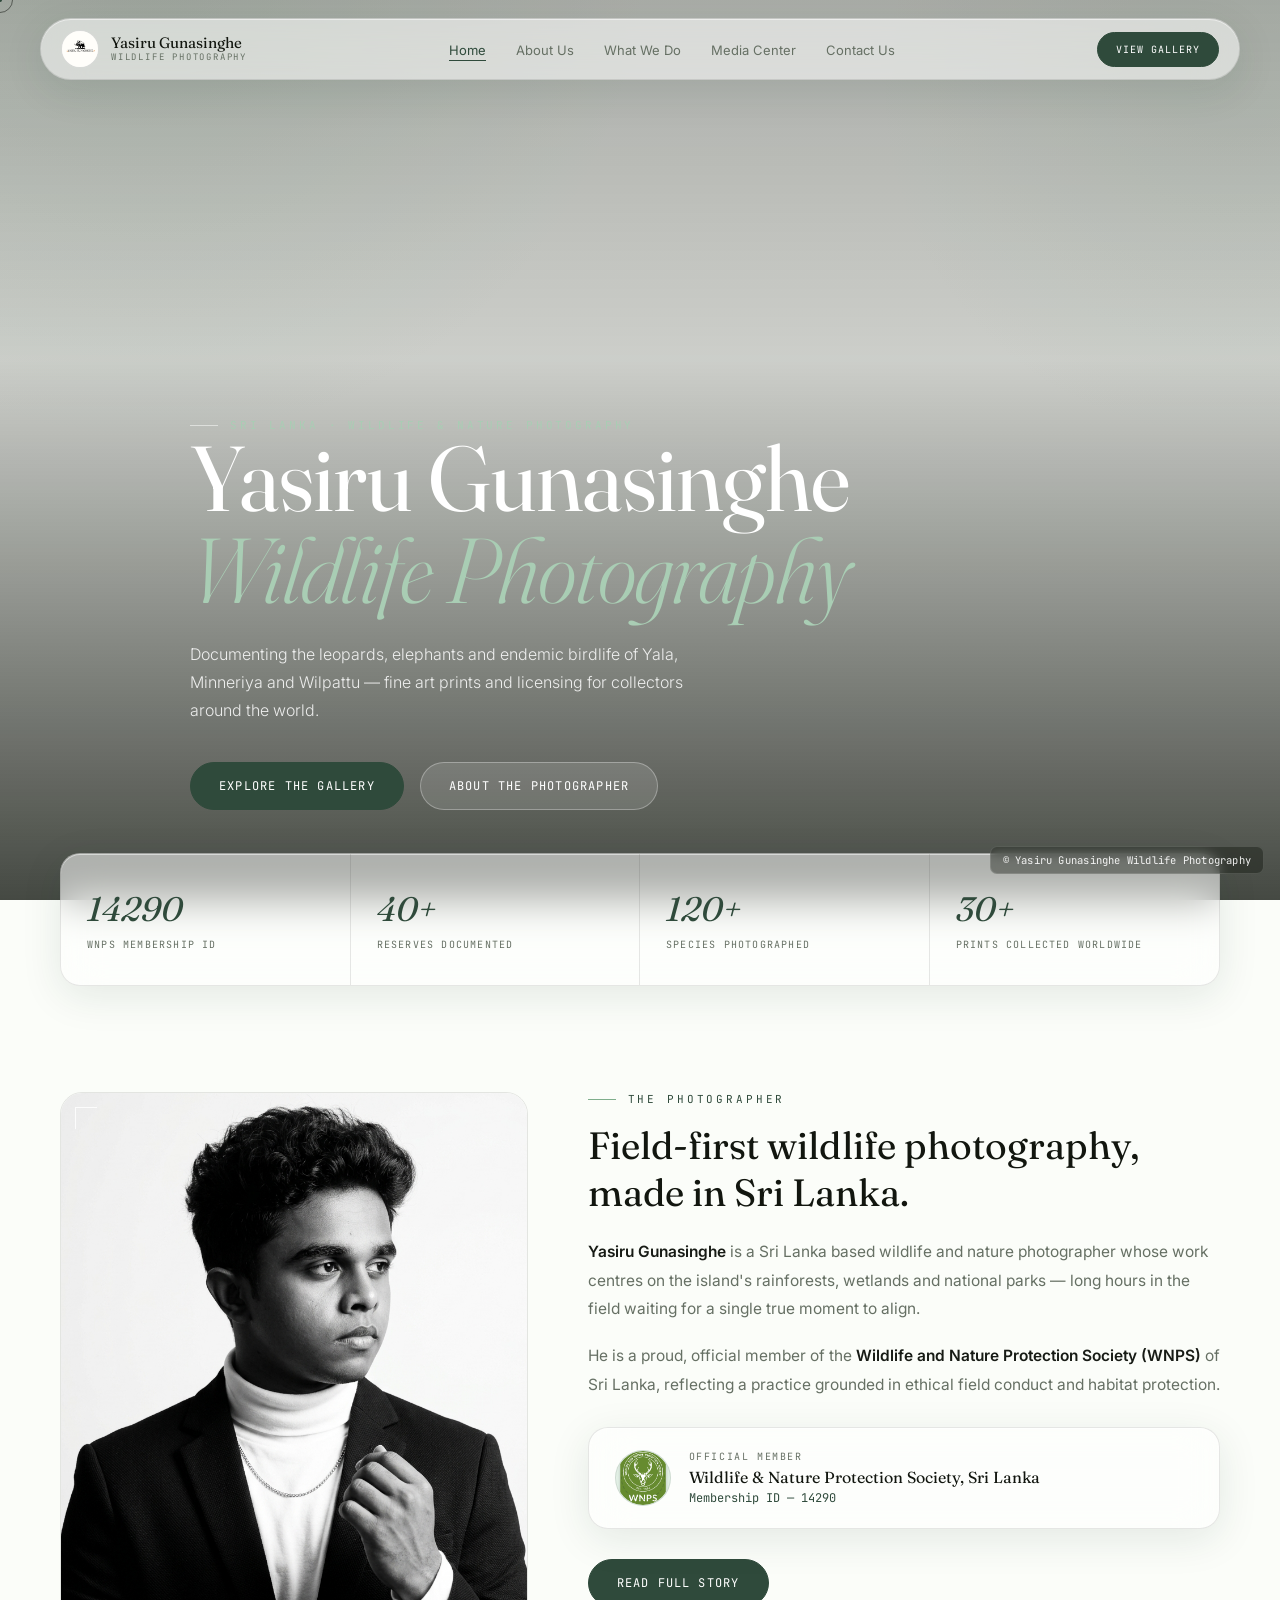
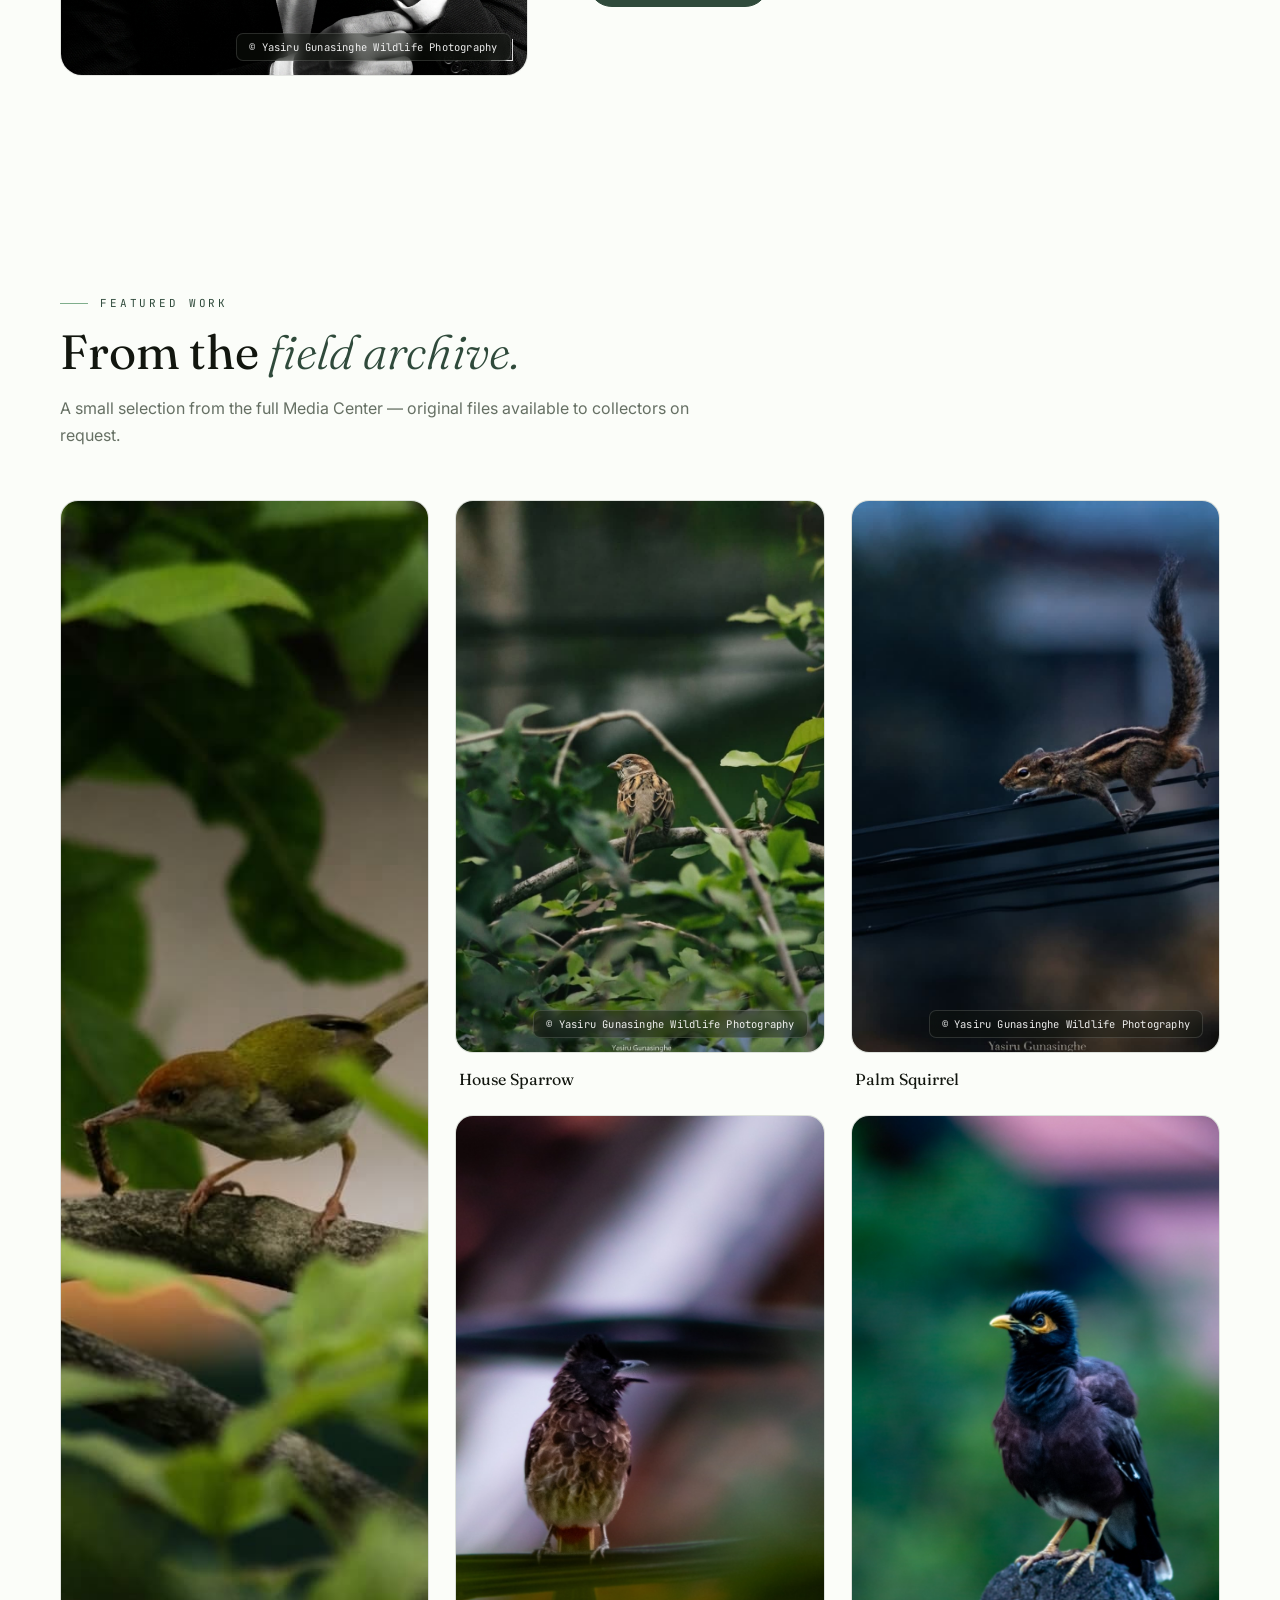
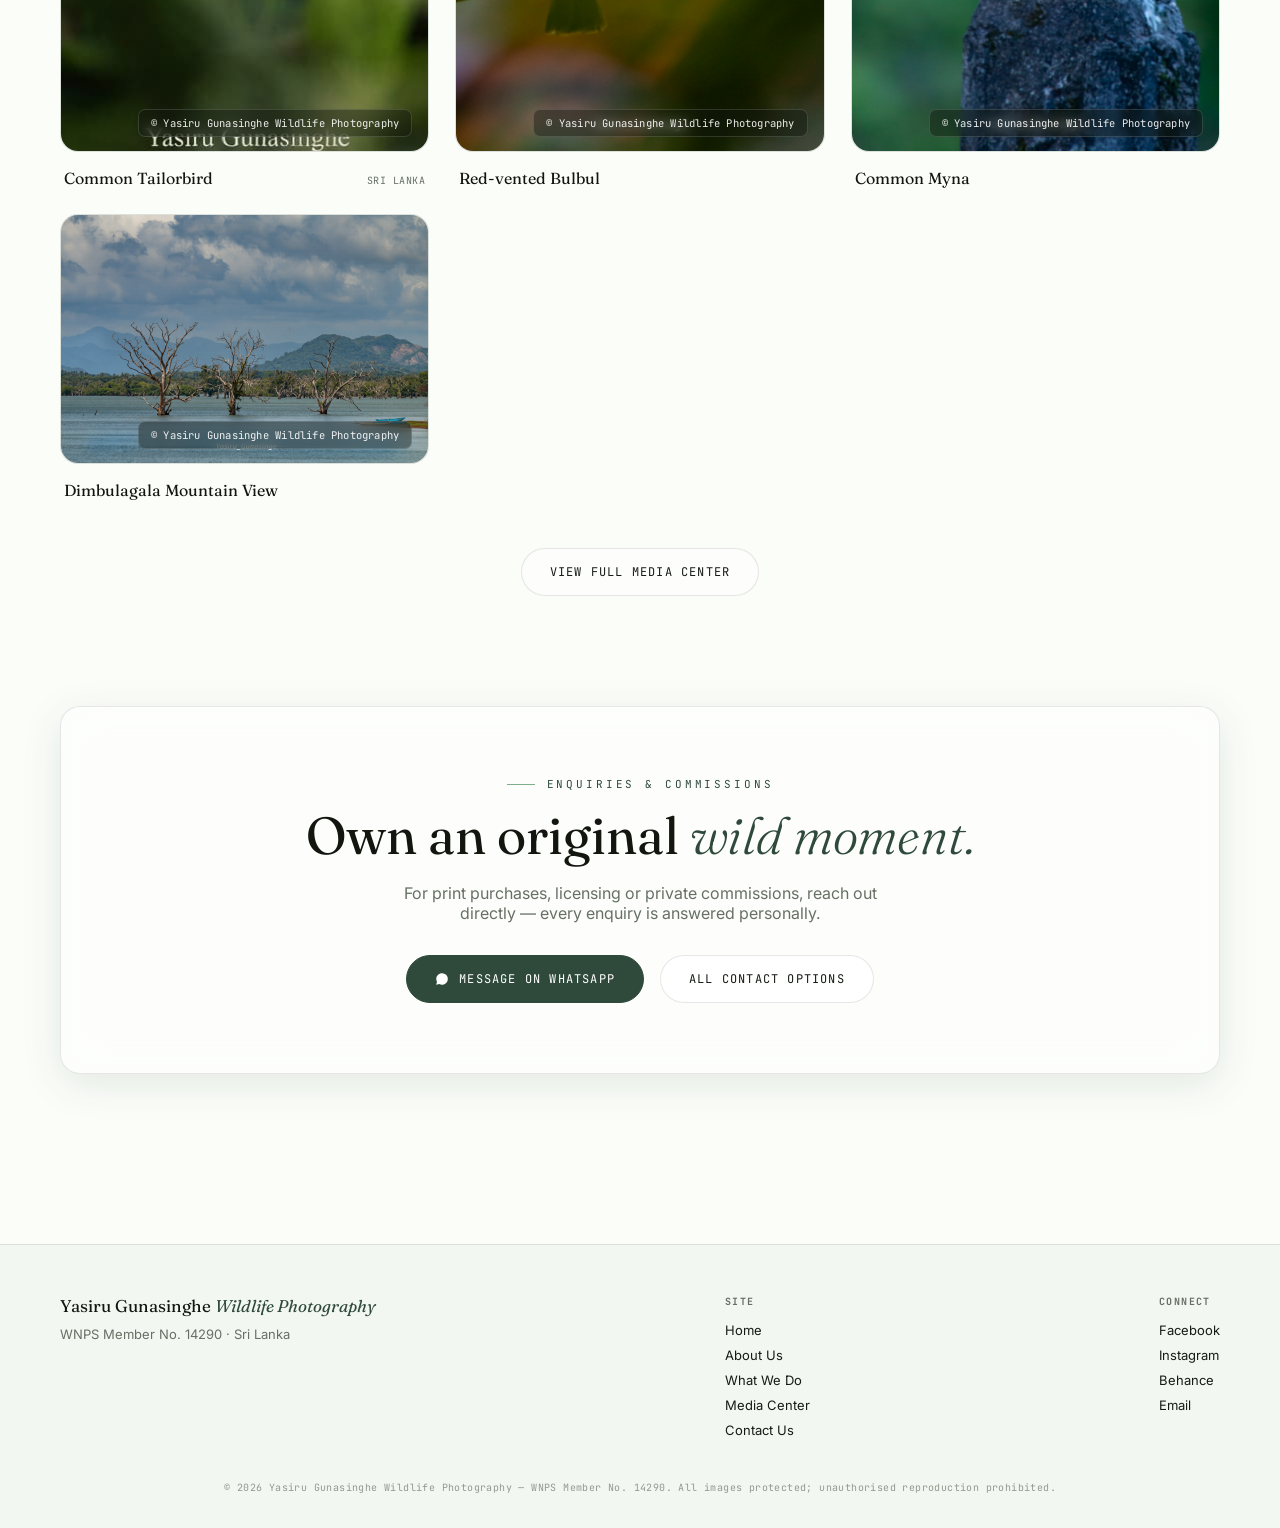
==== commit 0e8e3d9c: "Insert Google Ads script in index.html Added Google Ads script for asynchronous loading." ====
--- a/index.html
+++ b/index.html
@@ -11,6 +11,8 @@
 <link rel="preconnect" href="https://fonts.gstatic.com" crossorigin>
 <link href="https://fonts.googleapis.com/css2?family=Fraunces:ital,opsz,wght@0,9..144,300;0,9..144,400;0,9..144,500;0,9..144,600;1,9..144,400;1,9..144,500&family=Inter:wght@300;400;500;600&family=JetBrains+Mono:wght@300;400;500&display=swap" rel="stylesheet">
 <link rel="stylesheet" href="assets/css/style.css">
+  <script async src="https://pagead2.googlesyndication.com/pagead/js/adsbygoogle.js?client=ca-pub-1196212015785900"
+     crossorigin="anonymous"></script>
 </head>
 <!--
   ============================================================================
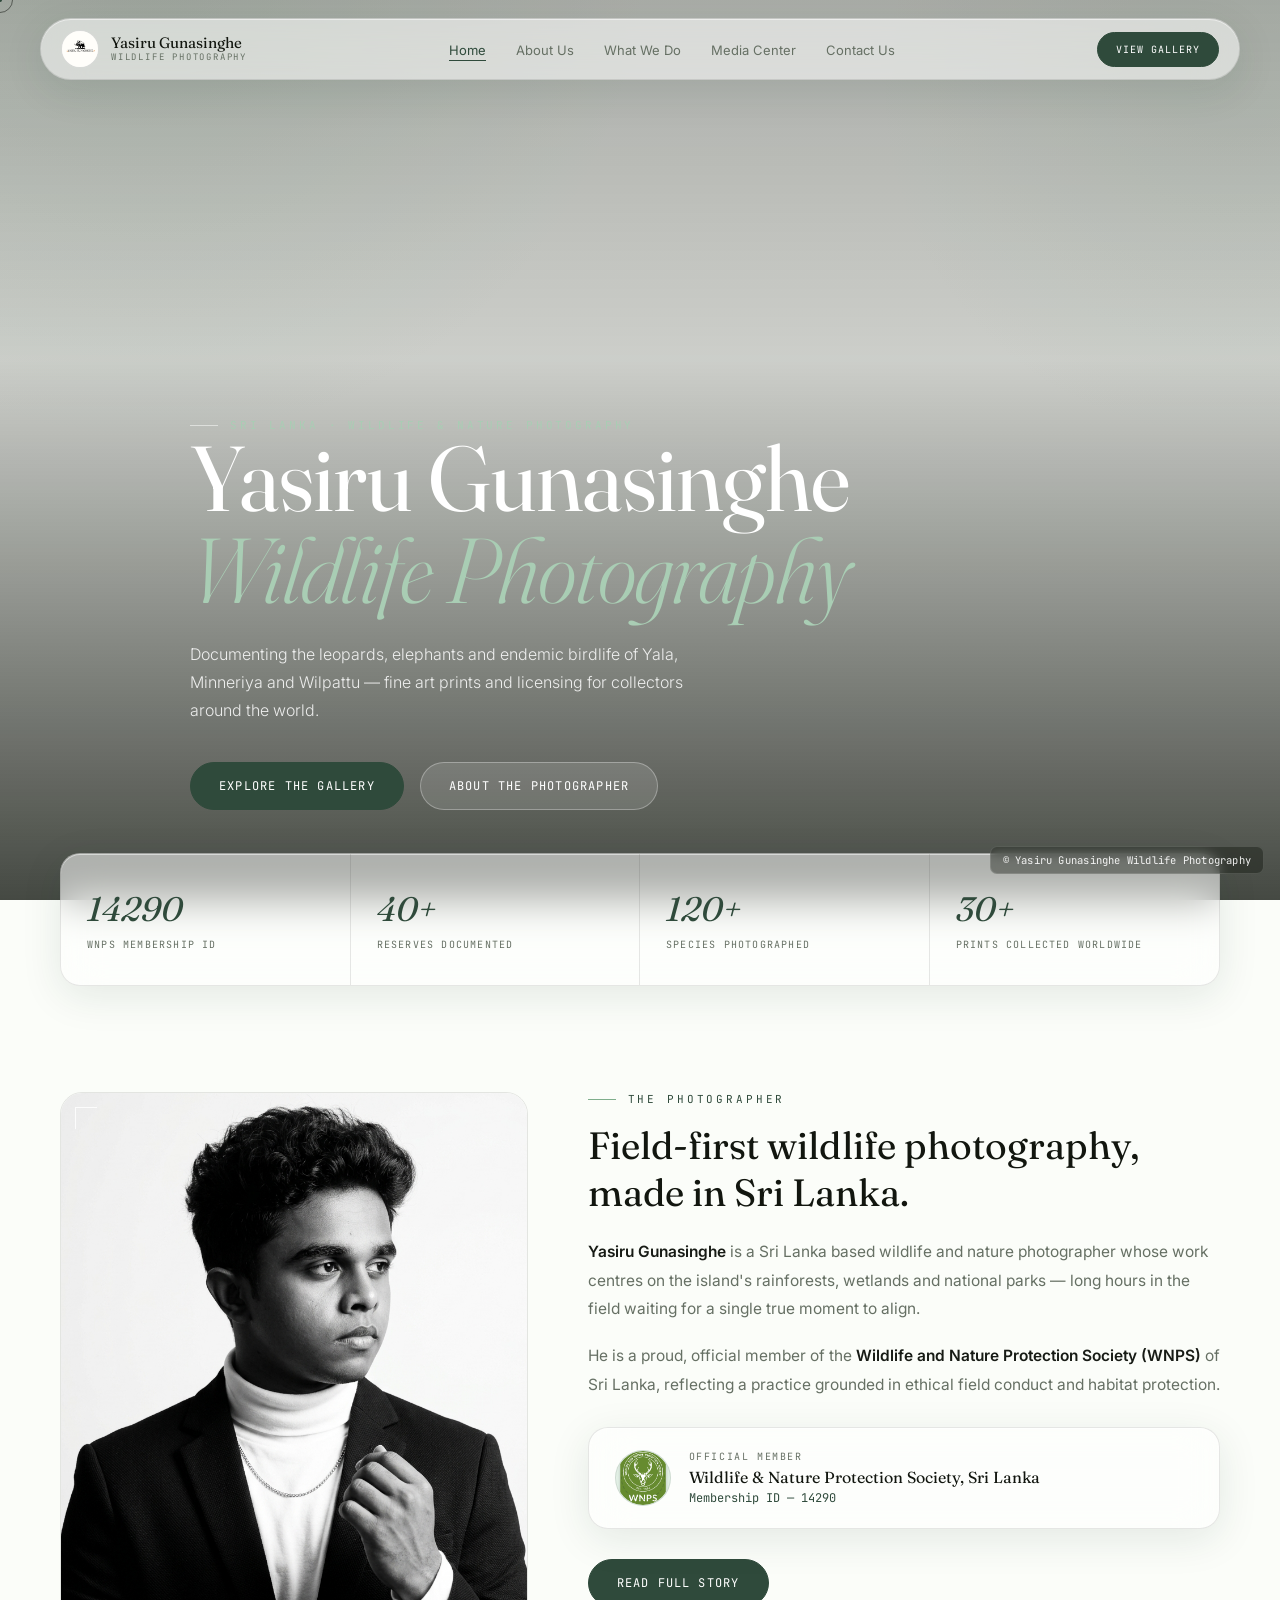
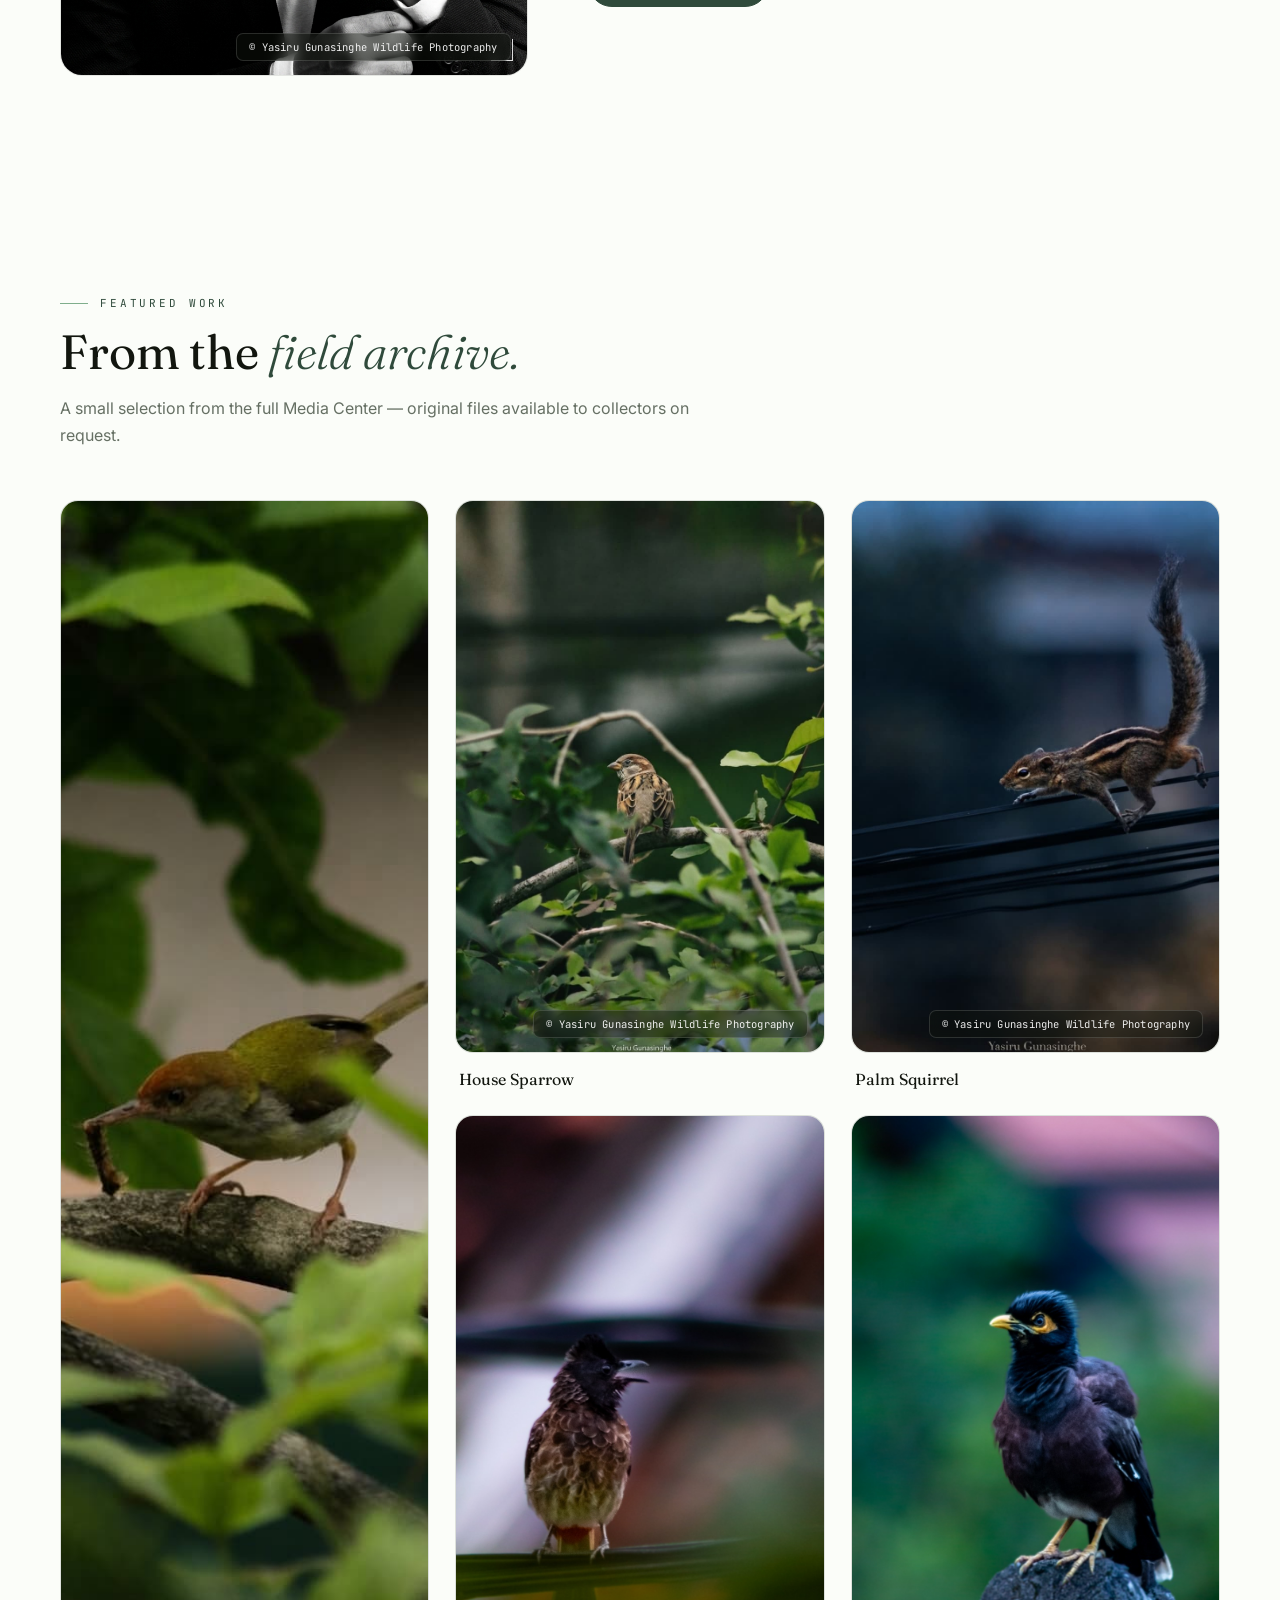
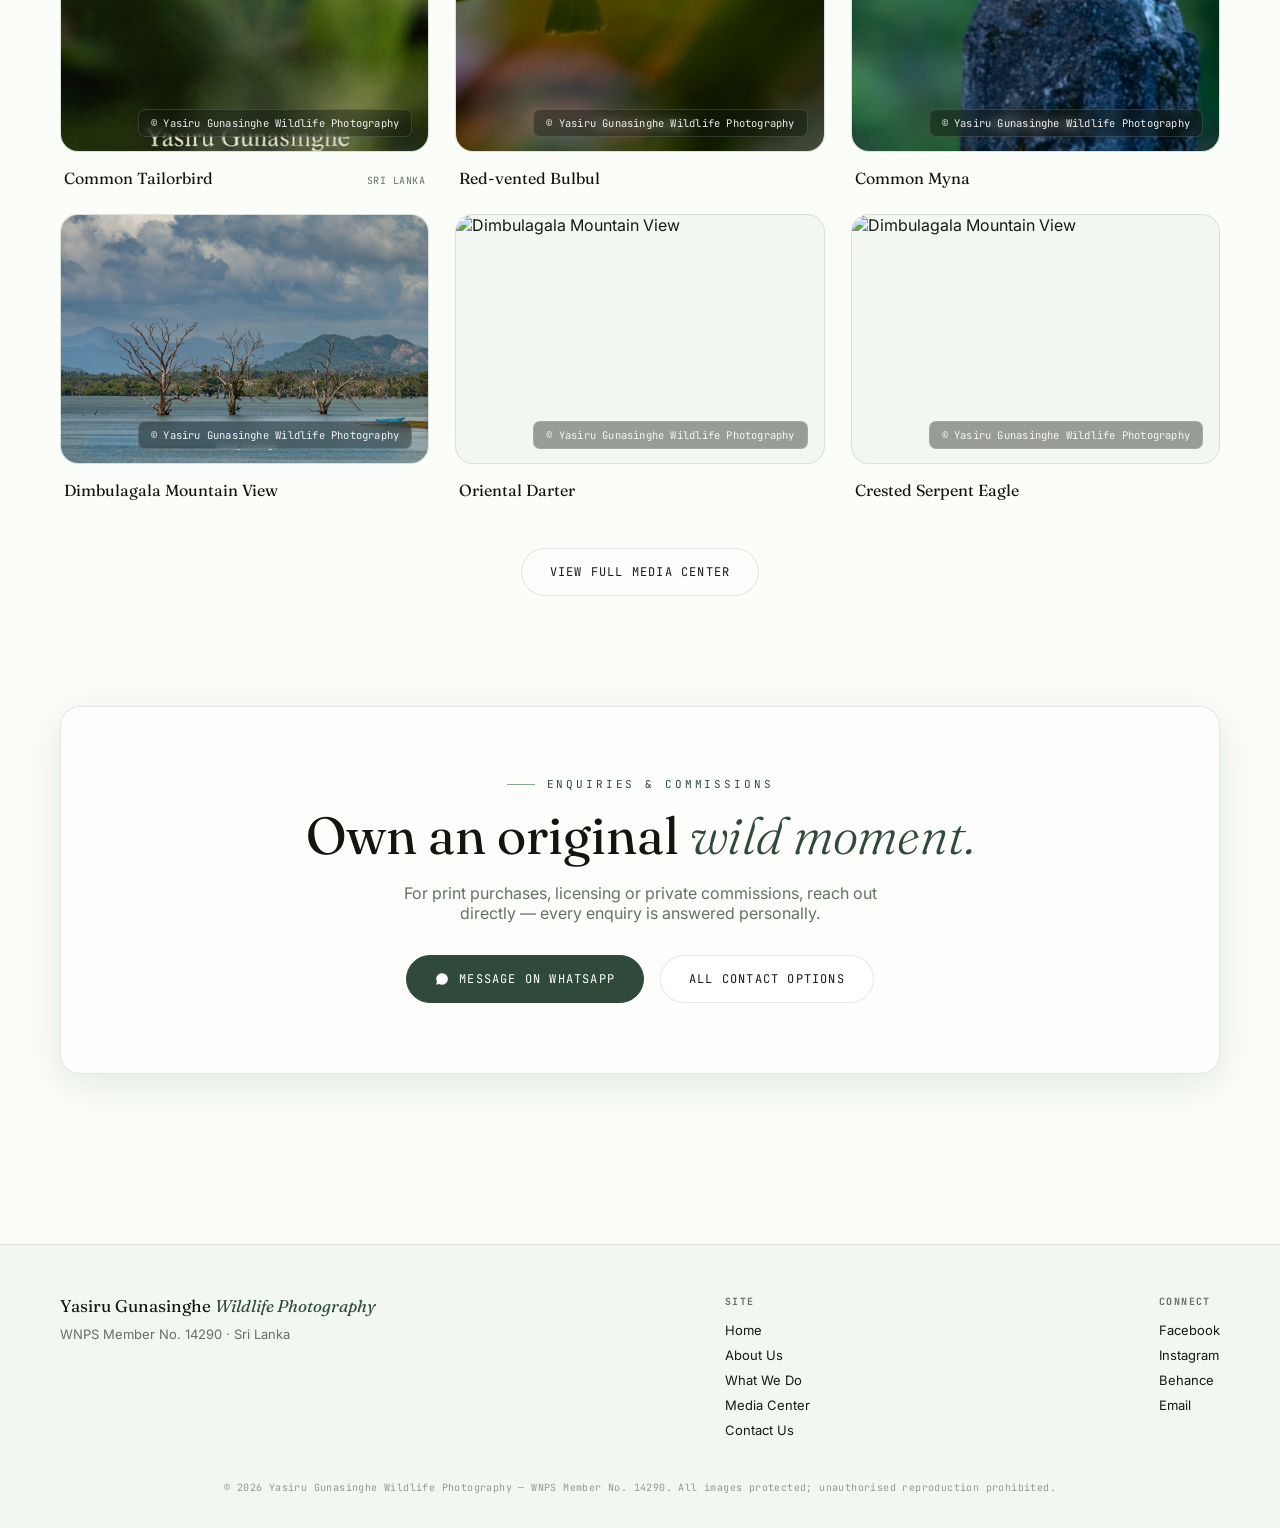
==== commit a76a7752: "Add photo cards for Oriental Darter and Crested Serpent Eagle" ====
--- a/index.html
+++ b/index.html
@@ -327,6 +327,65 @@
         <div class="photo-caption"><span class="cap-title">Dimbulagala Mountain View</span><span class="cap-loc"></span></div>
       </article>
 
+
+       <!-- ---- PHOTO CARD 7 ---- -->
+      <article class="photo-card">
+        <div class="photo-frame lightbox-item"
+             data-photo-title="Oriental Darter"
+             data-photo-location=" Bundala ,Sri Lanka"
+           
+             data-photo-id="YG-007">
+          <img src="Oriental Darter.jpg" alt="Dimbulagala Mountain View">
+          <div class="overlay-top">
+            <span class="id-tag">YG-007</span>
+            <span class="protected-tag"><svg viewBox="0 0 24 24" fill="none" stroke="currentColor" stroke-width="1.8"><path d="M12 2l7 4v6c0 5-3.4 8-7 10-3.6-2-7-5-7-10V6l7-4z"/></svg>PROTECTED</span>
+          </div>
+          <div class="media-overlay">
+            <div class="overlay-info">
+              <h3>The Serpent of the Canopy (Oriental Darter)</h3>
+              <div class="overlay-meta">Sri Lanka</div>
+              <div class="buy-row">
+               
+                <button class="buy-btn" type="button" data-photo-title="Oriental Darter" data-photo-id="YG-007" data-photo-location="Bundala, Sri Lanka">
+                  <svg viewBox="0 0 24 24" fill="currentColor" width="13" height="13"><path d="M12.04 2C6.58 2 2.13 6.45 2.13 11.91c0 1.75.46 3.45 1.33 4.95L2.05 22l5.28-1.38a9.87 9.87 0 004.71 1.2h.01c5.46 0 9.91-4.45 9.91-9.91 0-2.65-1.03-5.14-2.9-7.01A9.82 9.82 0 0012.04 2z"/></svg>
+                  Buy Now
+                </button>
+              </div>
+            </div>
+          </div>
+        </div>
+        <div class="photo-caption"><span class="cap-title">Oriental Darter</span><span class="cap-loc"></span></div>
+      </article>
+
+
+       <!-- ---- PHOTO CARD 8 ---- -->
+      <article class="photo-card">
+        <div class="photo-frame lightbox-item"
+             data-photo-title="Crested Serpent Eagle"
+             data-photo-location=" Bundala,Sri Lanka"
+           
+             data-photo-id="YG-008">
+          <img src="Crested Serpent Eagle.jpg" alt="Dimbulagala Mountain View">
+          <div class="overlay-top">
+            <span class="id-tag">YG-008</span>
+            <span class="protected-tag"><svg viewBox="0 0 24 24" fill="none" stroke="currentColor" stroke-width="1.8"><path d="M12 2l7 4v6c0 5-3.4 8-7 10-3.6-2-7-5-7-10V6l7-4z"/></svg>PROTECTED</span>
+          </div>
+          <div class="media-overlay">
+            <div class="overlay-info">
+              <h3>The Gaze of the Jungle King (Crested Serpent Eagle)</h3>
+              <div class="overlay-meta">Sri Lanka</div>
+              <div class="buy-row">
+               
+                <button class="buy-btn" type="button" data-photo-title="Crested Serpent Eagle" data-photo-id="YG-008" data-photo-location=" Sri Lanka">
+                  <svg viewBox="0 0 24 24" fill="currentColor" width="13" height="13"><path d="M12.04 2C6.58 2 2.13 6.45 2.13 11.91c0 1.75.46 3.45 1.33 4.95L2.05 22l5.28-1.38a9.87 9.87 0 004.71 1.2h.01c5.46 0 9.91-4.45 9.91-9.91 0-2.65-1.03-5.14-2.9-7.01A9.82 9.82 0 0012.04 2z"/></svg>
+                  Buy Now
+                </button>
+              </div>
+            </div>
+          </div>
+        </div>
+        <div class="photo-caption"><span class="cap-title">Crested Serpent Eagle</span><span class="cap-loc"></span></div>
+      </article>
     
     </div>
 
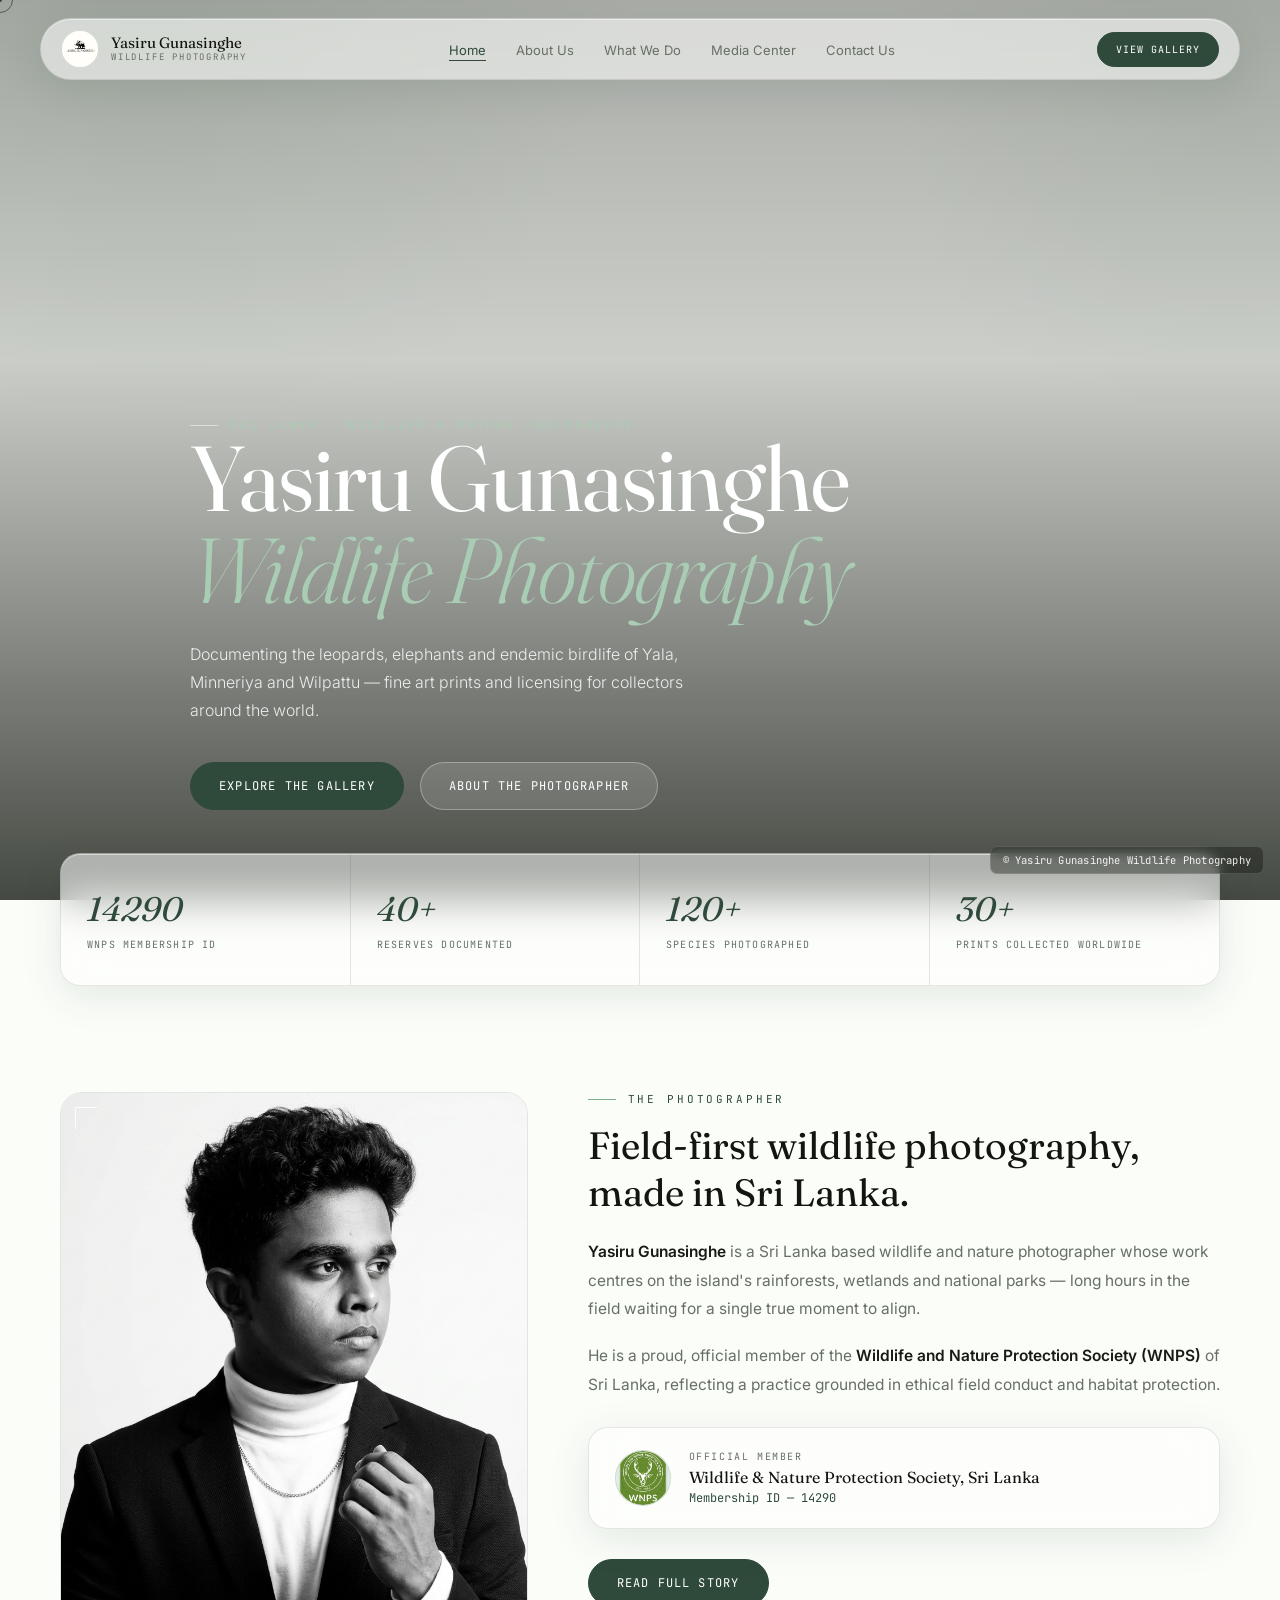
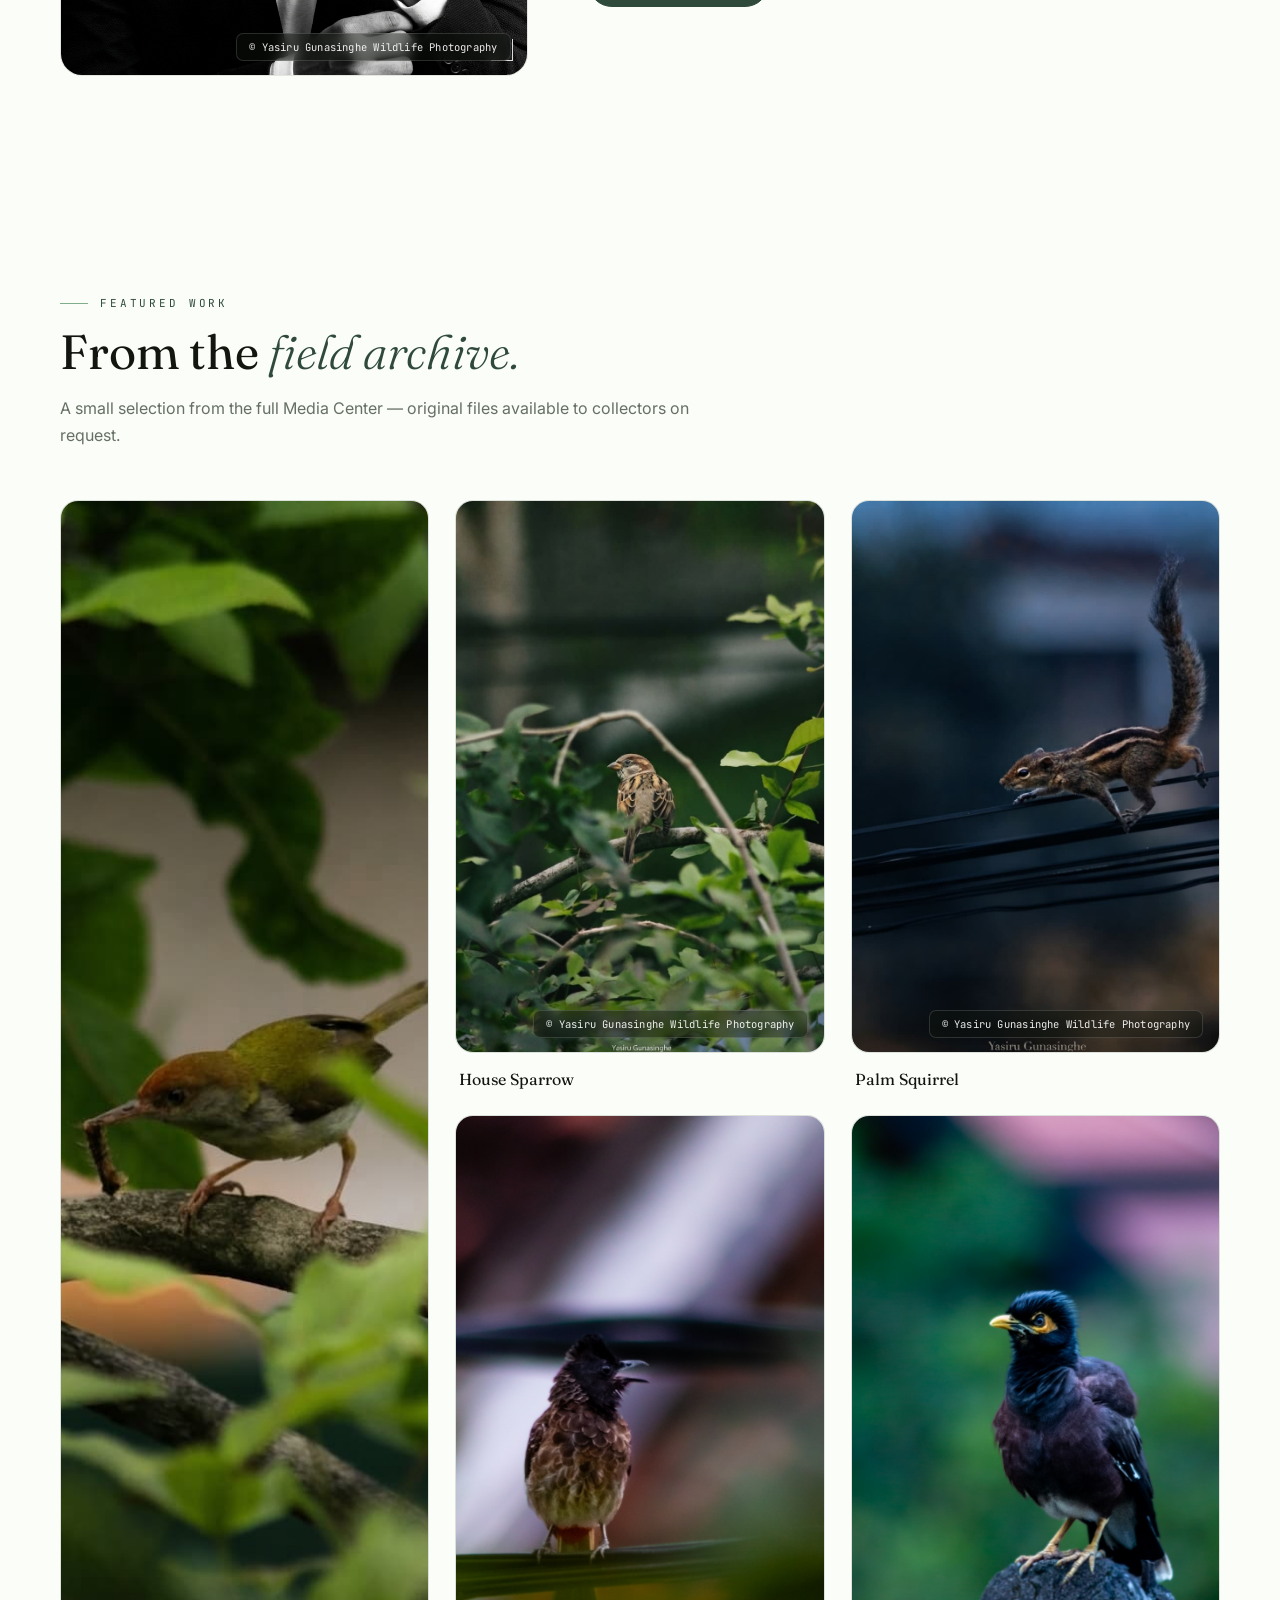
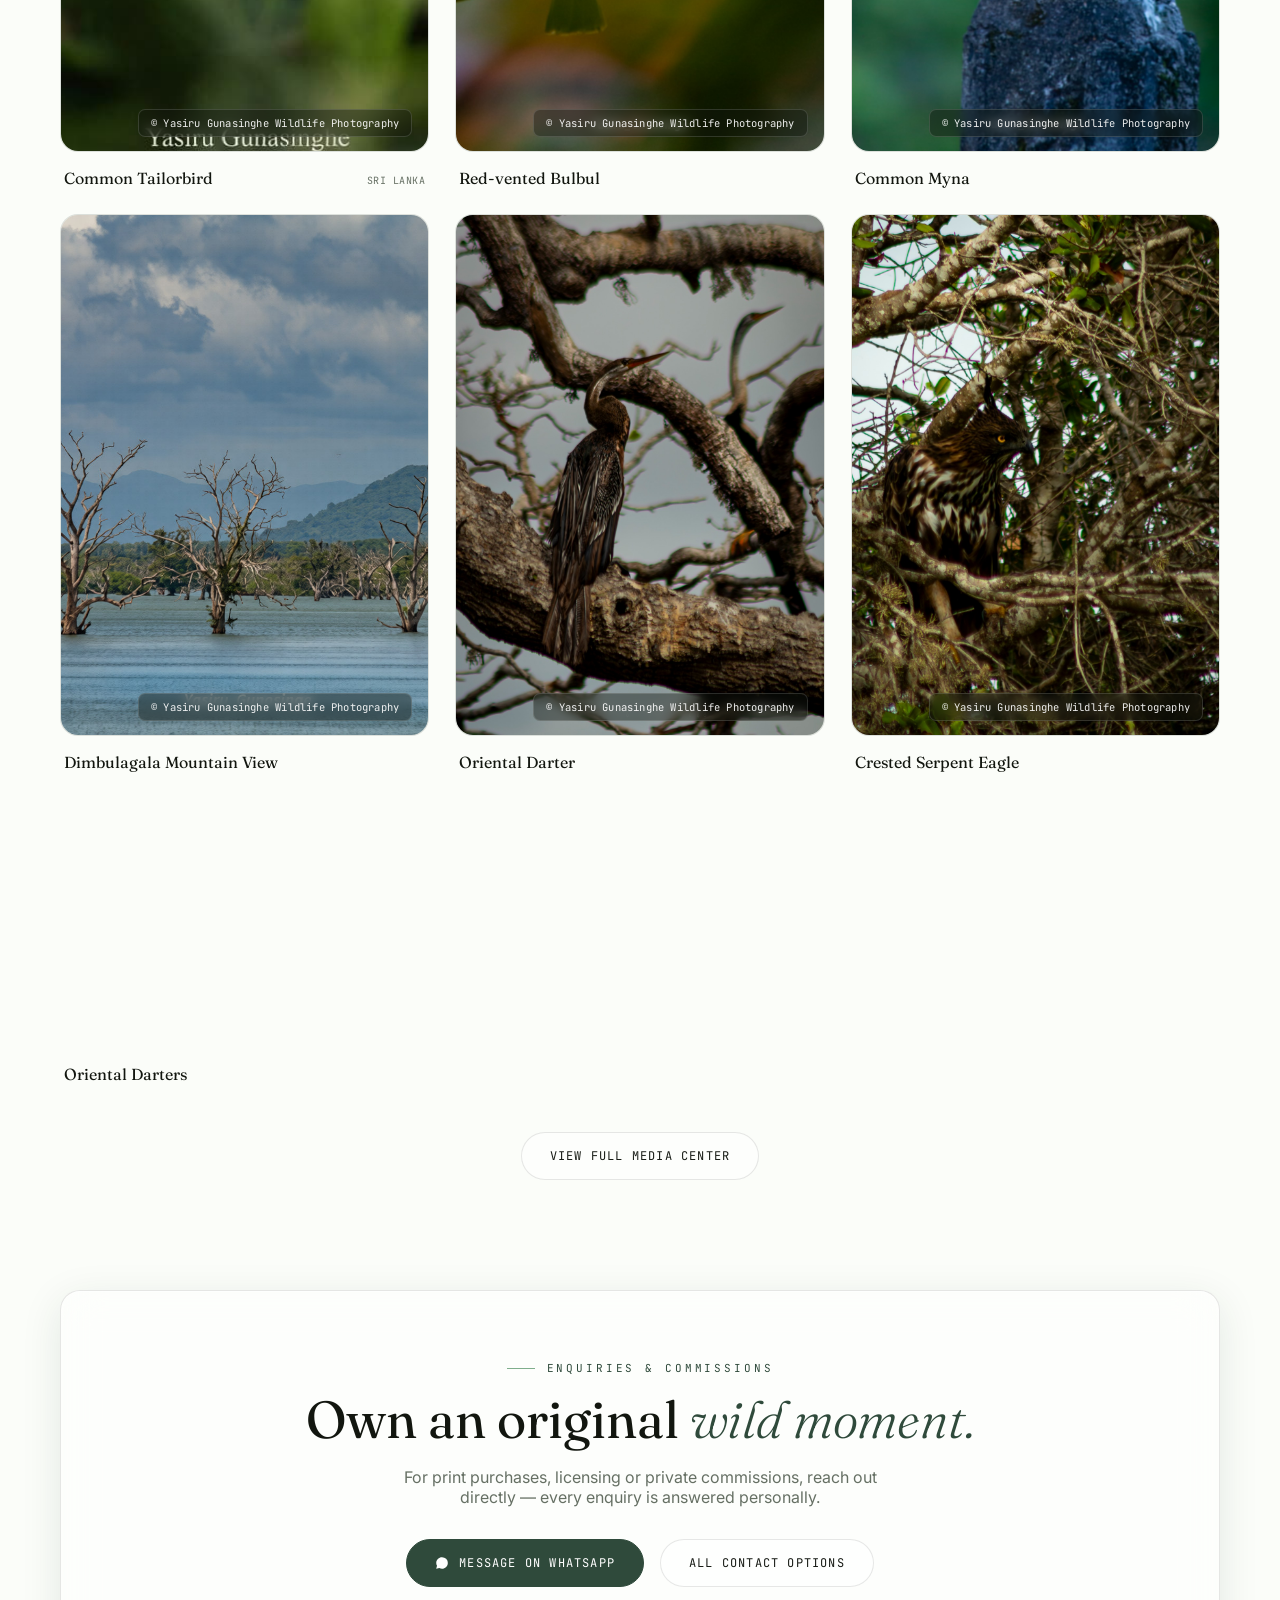
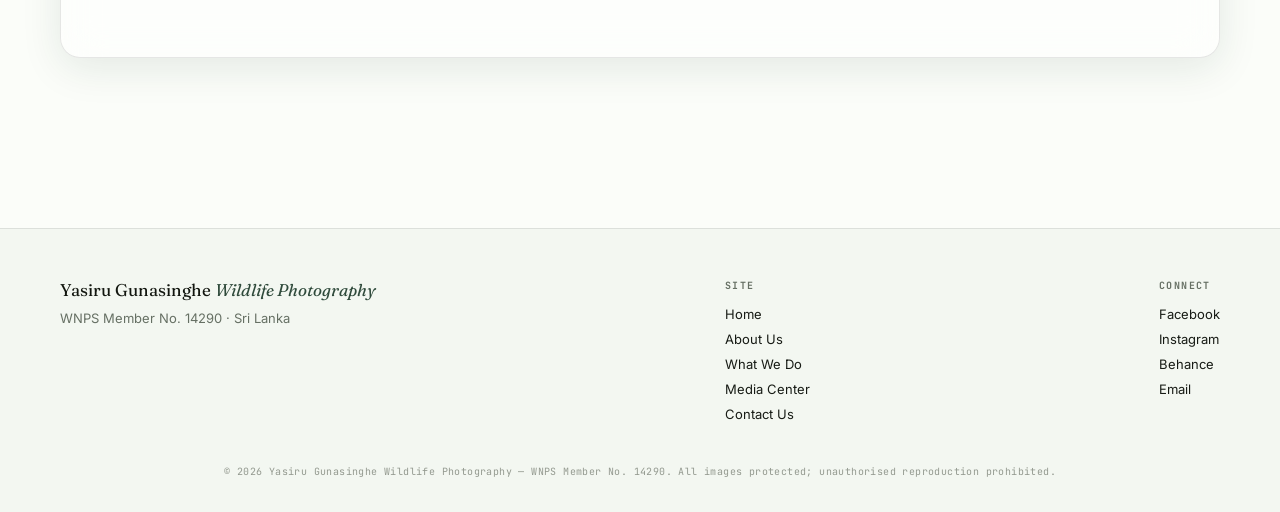
==== commit 3b626c46: "Update index.html" ====
--- a/index.html
+++ b/index.html
@@ -335,7 +335,7 @@
              data-photo-location=" Bundala ,Sri Lanka"
            
              data-photo-id="YG-007">
-          <img src="Oriental Darter.jpg" alt="Dimbulagala Mountain View">
+          <img src="Oriental Darter.jpg" alt="Bundala National Park">
           <div class="overlay-top">
             <span class="id-tag">YG-007</span>
             <span class="protected-tag"><svg viewBox="0 0 24 24" fill="none" stroke="currentColor" stroke-width="1.8"><path d="M12 2l7 4v6c0 5-3.4 8-7 10-3.6-2-7-5-7-10V6l7-4z"/></svg>PROTECTED</span>
@@ -365,7 +365,7 @@
              data-photo-location=" Bundala,Sri Lanka"
            
              data-photo-id="YG-008">
-          <img src="Crested Serpent Eagle.jpg" alt="Dimbulagala Mountain View">
+          <img src="Crested Serpent Eagle.jpg" alt="Bundala National Park">
           <div class="overlay-top">
             <span class="id-tag">YG-008</span>
             <span class="protected-tag"><svg viewBox="0 0 24 24" fill="none" stroke="currentColor" stroke-width="1.8"><path d="M12 2l7 4v6c0 5-3.4 8-7 10-3.6-2-7-5-7-10V6l7-4z"/></svg>PROTECTED</span>
@@ -386,6 +386,39 @@
         </div>
         <div class="photo-caption"><span class="cap-title">Crested Serpent Eagle</span><span class="cap-loc"></span></div>
       </article>
+
+
+
+      <!-- ---- PHOTO CARD 9 ---- -->
+      <article class="photo-card">
+        <div class="photo-frame lightbox-item"
+             data-photo-title="Crested Serpent Eagle"
+             data-photo-location=" Bundala,Sri Lanka"
+           
+             data-photo-id="YG-009">
+          <img src="Oriental Darters1.jpg" alt="Bundala National Park"
+            <span class="id-tag">YG-009</span>
+            <span class="protected-tag"><svg viewBox="0 0 24 24" fill="none" stroke="currentColor" stroke-width="1.8"><path d="M12 2l7 4v6c0 5-3.4 8-7 10-3.6-2-7-5-7-10V6l7-4z"/></svg>PROTECTED</span>
+          </div>
+          <div class="media-overlay">
+            <div class="overlay-info">
+              <h3>Trio of the Canopy (Oriental Darters)</h3>
+              <div class="overlay-meta">Sri Lanka</div>
+              <div class="buy-row">
+               
+                <button class="buy-btn" type="button" data-photo-title="Oriental Darters" data-photo-id="YG-009" data-photo-location=" Sri Lanka">
+                  <svg viewBox="0 0 24 24" fill="currentColor" width="13" height="13"><path d="M12.04 2C6.58 2 2.13 6.45 2.13 11.91c0 1.75.46 3.45 1.33 4.95L2.05 22l5.28-1.38a9.87 9.87 0 004.71 1.2h.01c5.46 0 9.91-4.45 9.91-9.91 0-2.65-1.03-5.14-2.9-7.01A9.82 9.82 0 0012.04 2z"/></svg>
+                  Buy Now
+                </button>
+              </div>
+            </div>
+          </div>
+        </div>
+        <div class="photo-caption"><span class="cap-title">Oriental Darters</span><span class="cap-loc"></span></div>
+      </article>
+
+
+      
     
     </div>
 
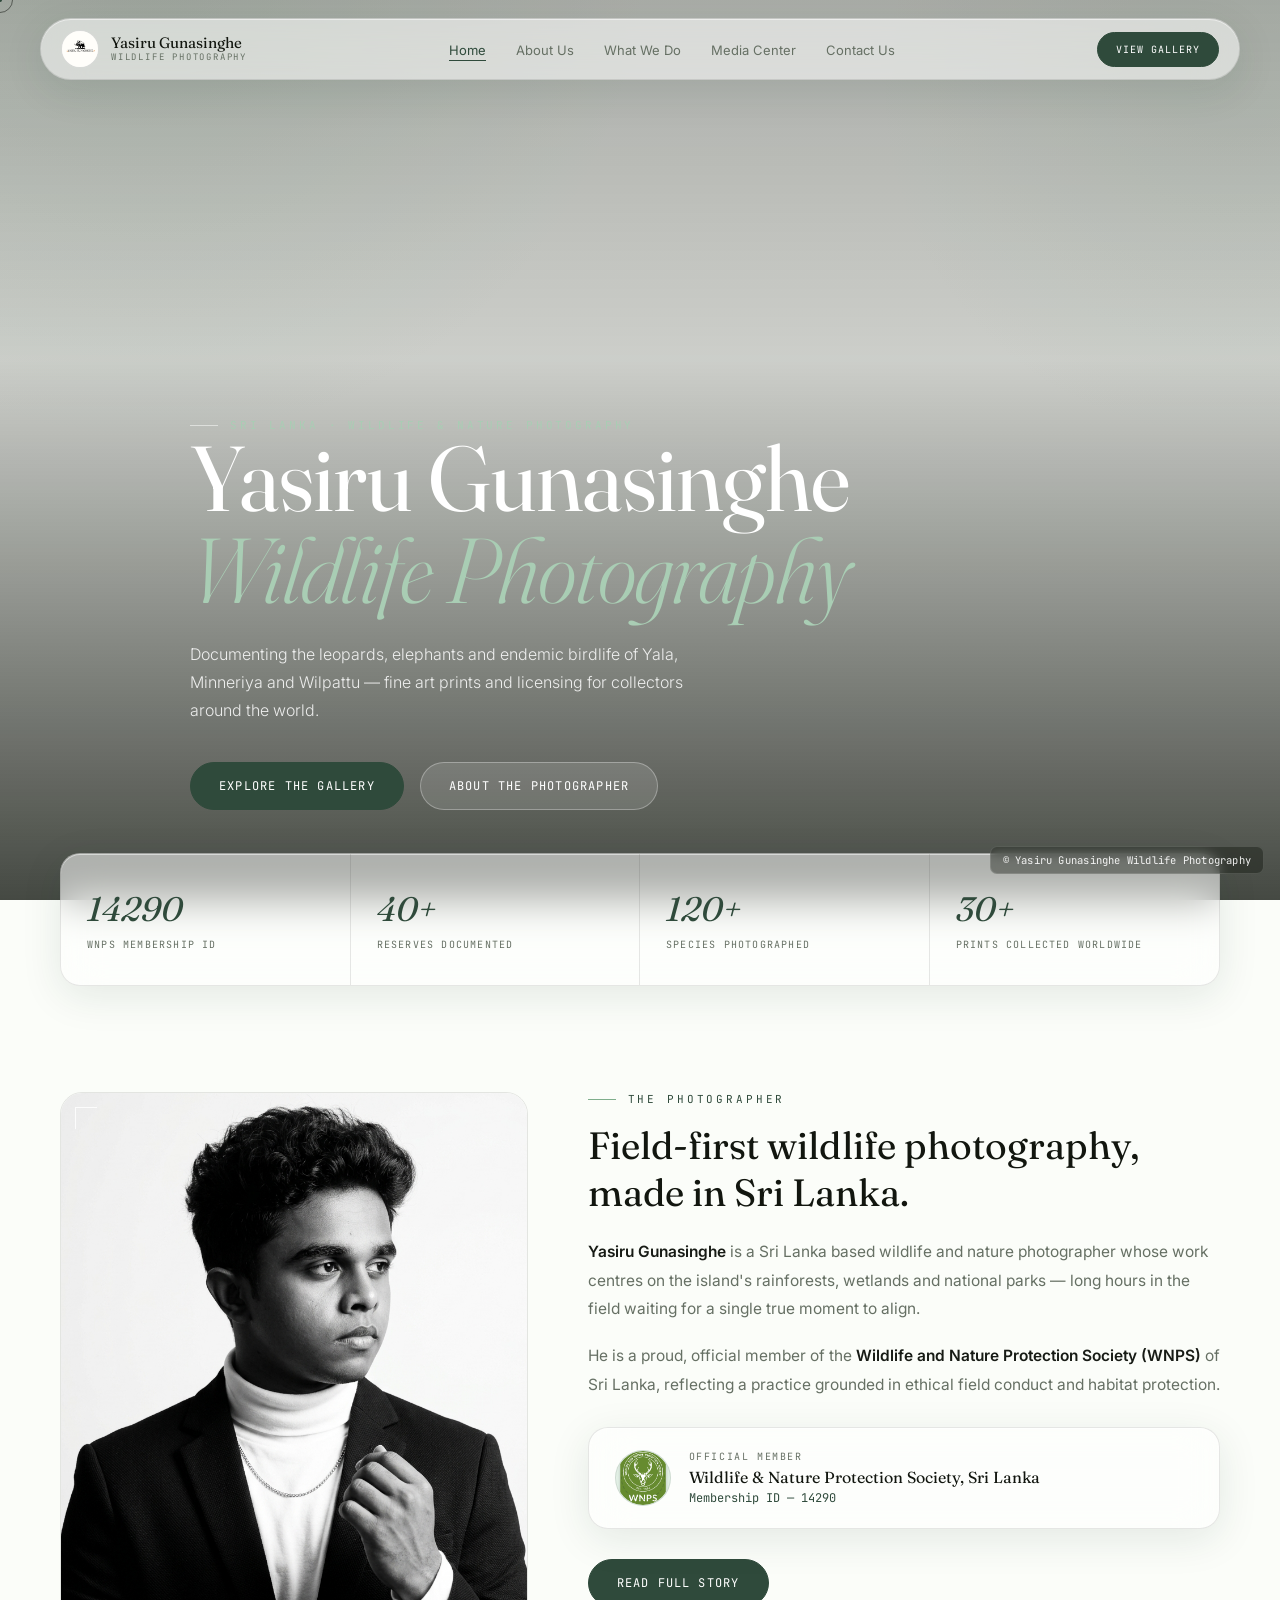
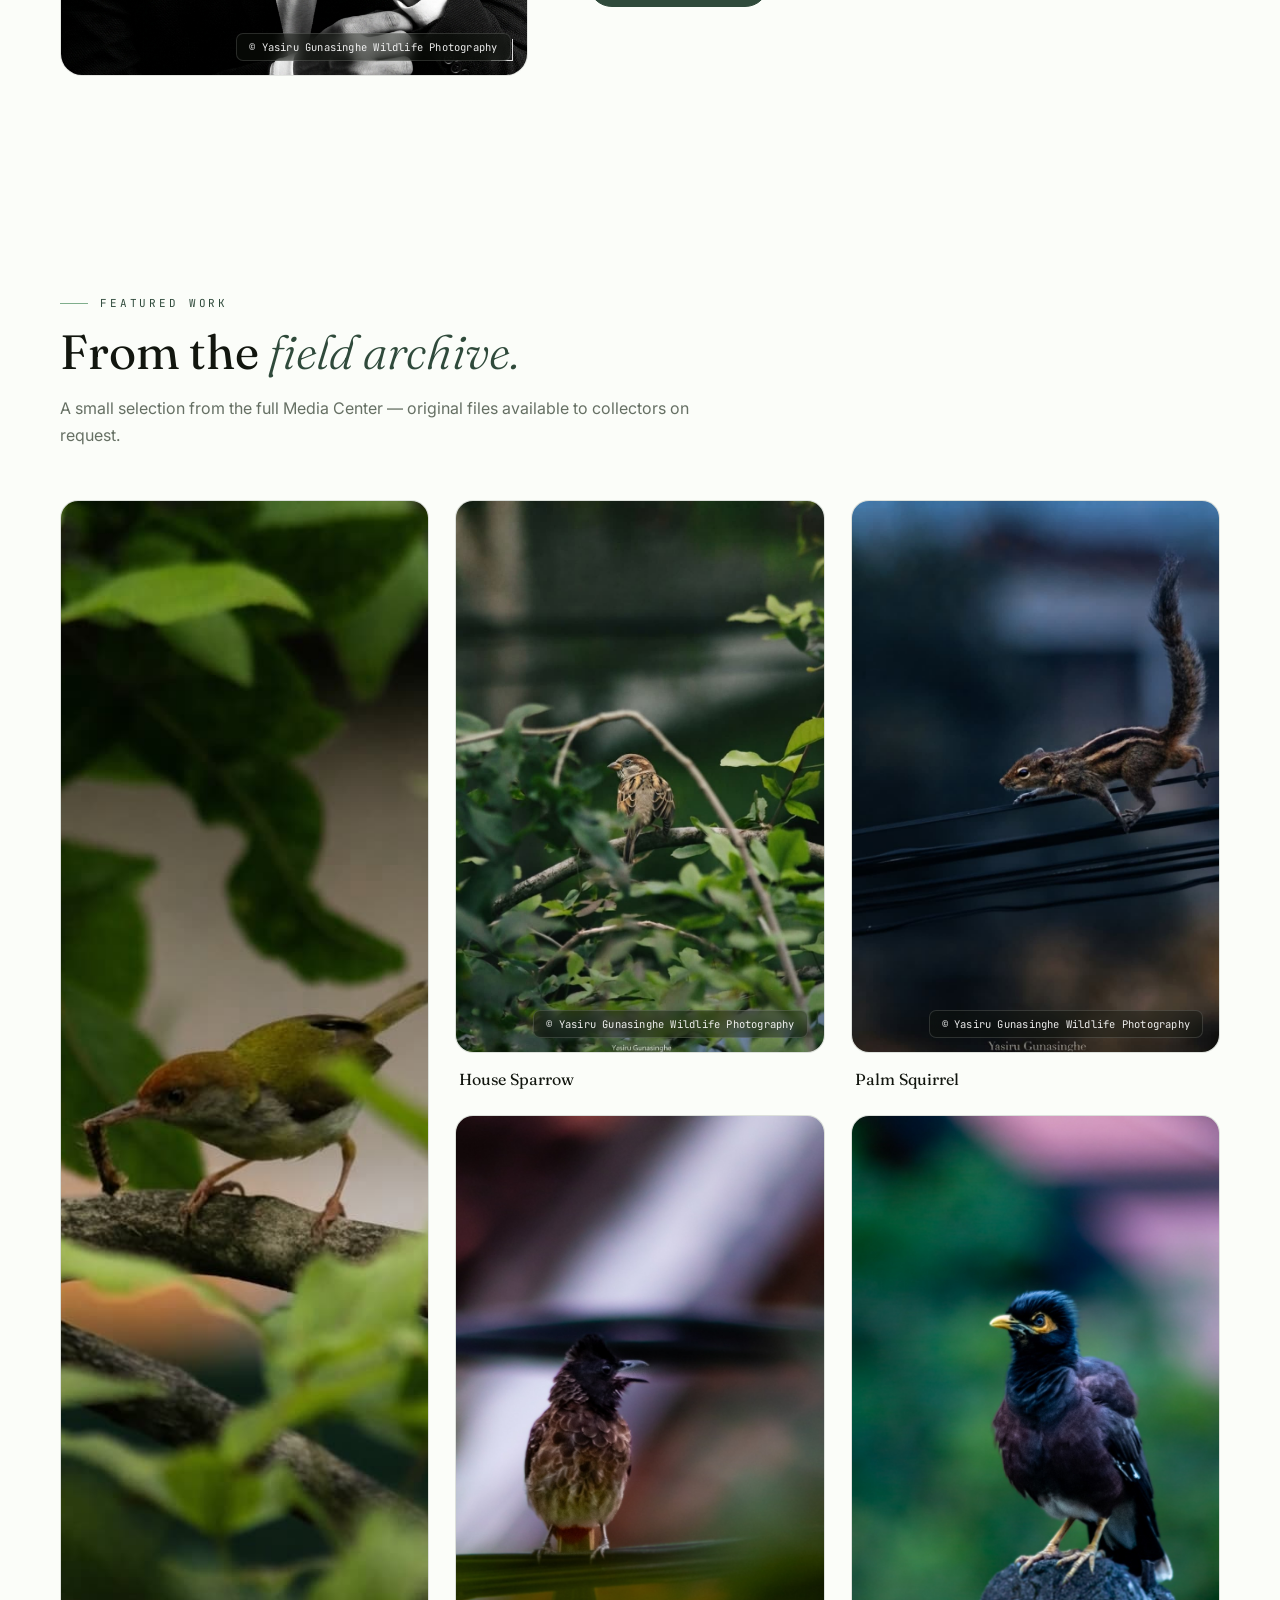
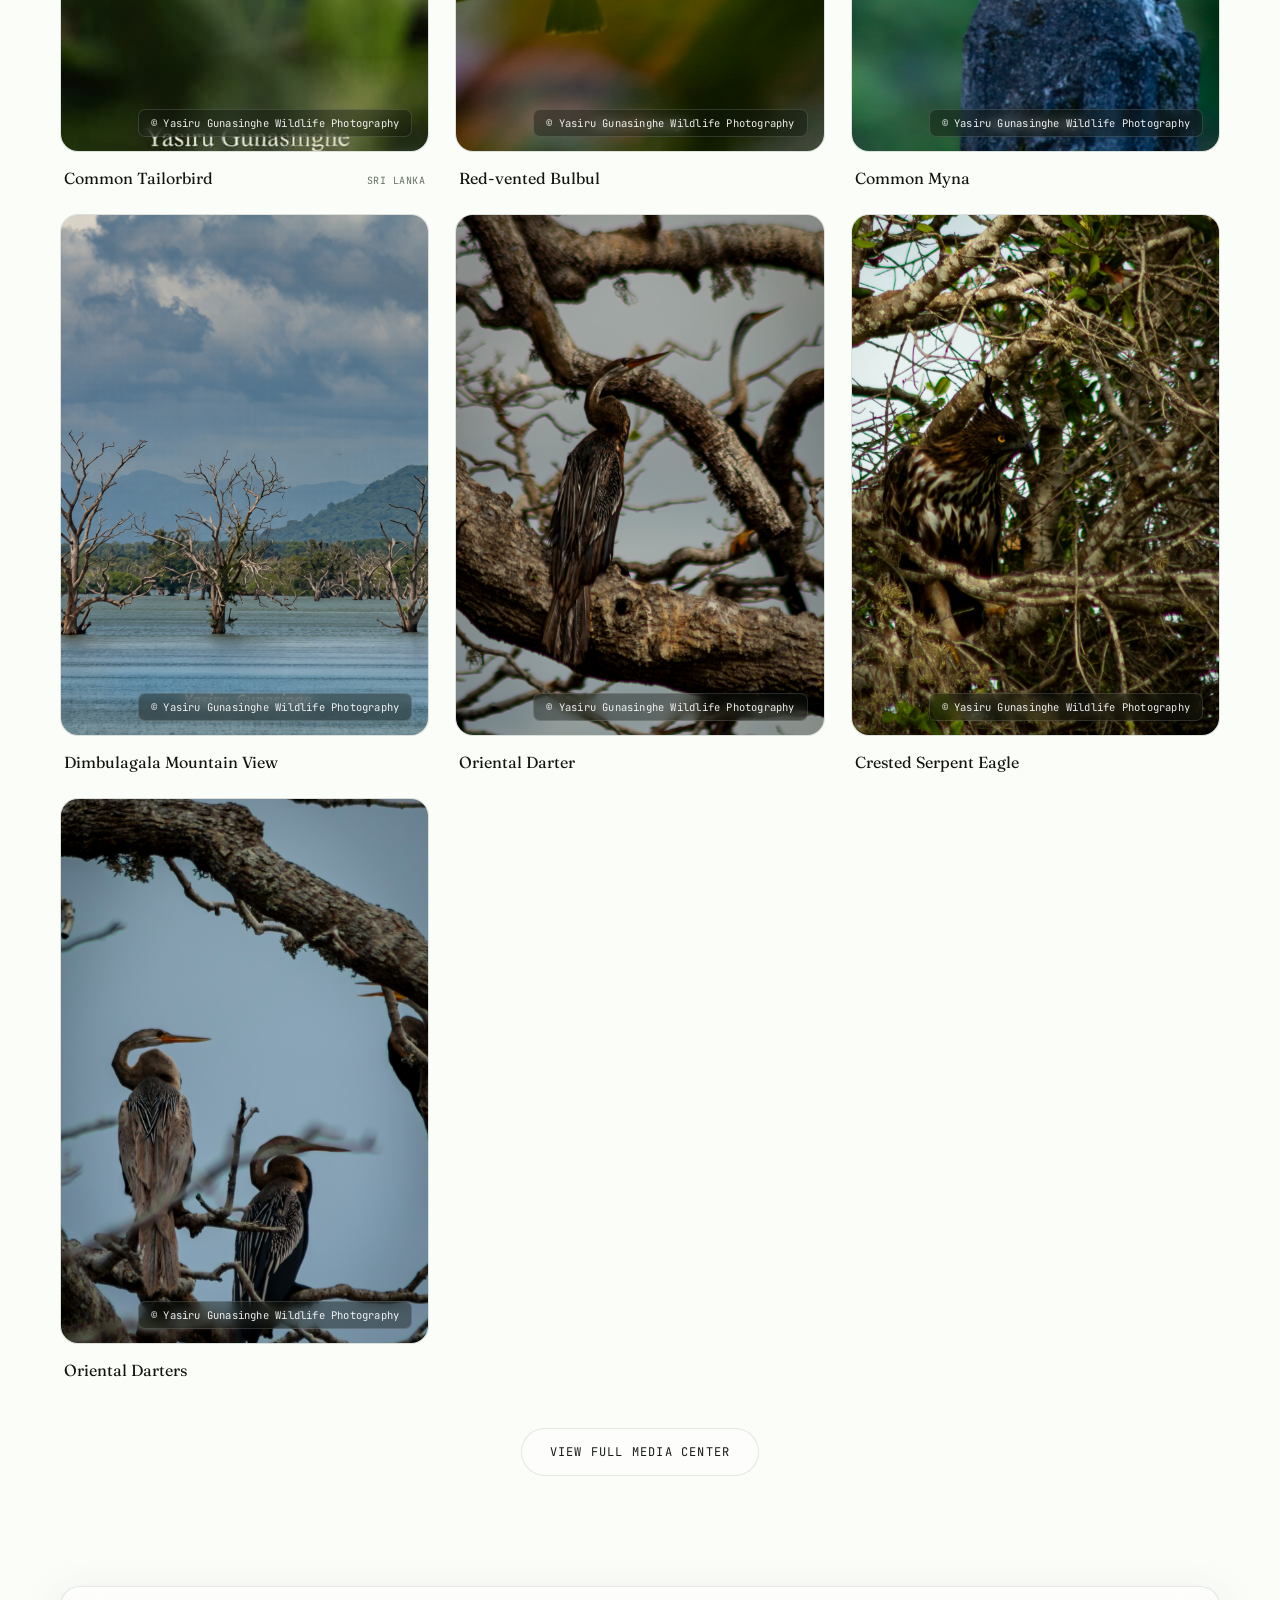
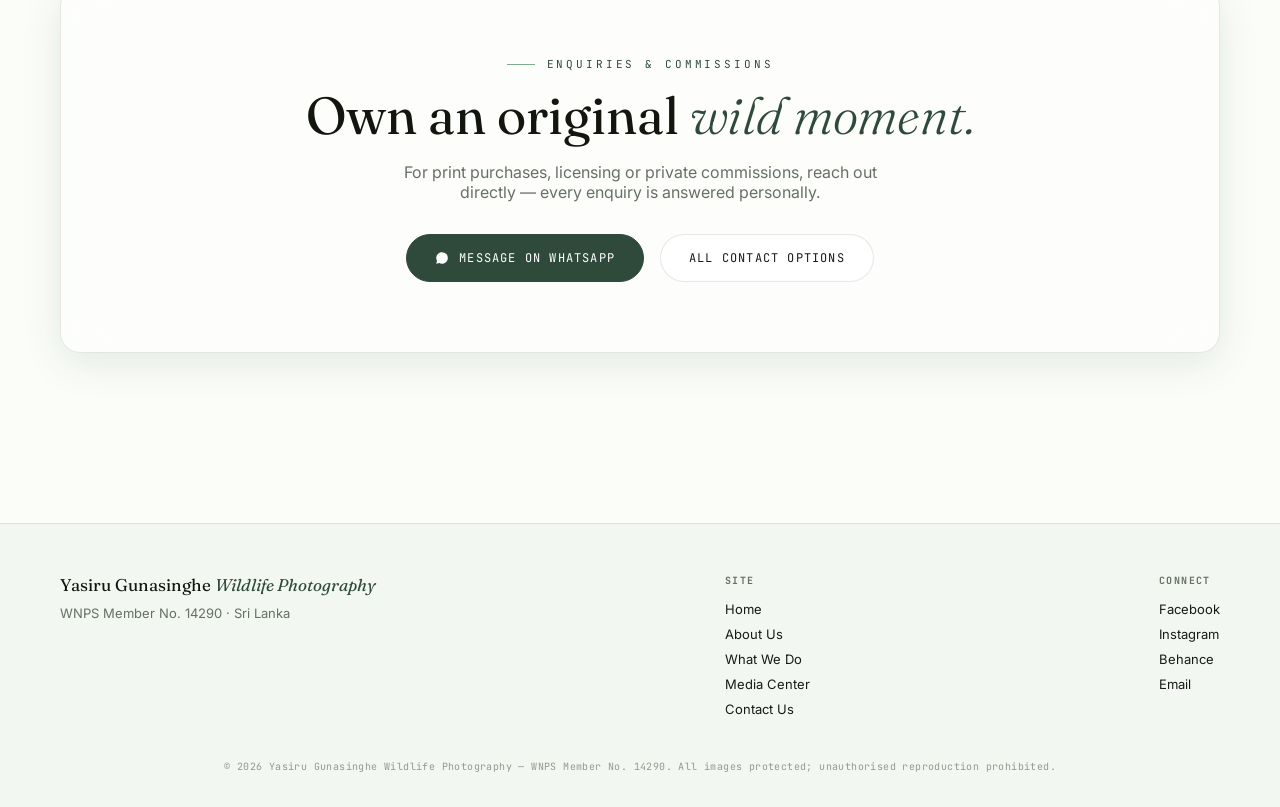
==== commit 59f7f217: "Update index.html" ====
--- a/index.html
+++ b/index.html
@@ -389,14 +389,15 @@
 
 
 
-      <!-- ---- PHOTO CARD 9 ---- -->
-      <article class="photo-card">
-        <div class="photo-frame lightbox-item"
-             data-photo-title="Crested Serpent Eagle"
+       <!-- ---- PHOTO CARD 9 ---- -->
+      <article class="photo-card">
+        <div class="photo-frame lightbox-item"
+             data-photo-title="Oriental Darters"
              data-photo-location=" Bundala,Sri Lanka"
            
              data-photo-id="YG-009">
-          <img src="Oriental Darters1.jpg" alt="Bundala National Park"
+          <img src="Oriental Darters1.jpg" alt="Bundala National Park">
+          <div class="overlay-top">
             <span class="id-tag">YG-009</span>
             <span class="protected-tag"><svg viewBox="0 0 24 24" fill="none" stroke="currentColor" stroke-width="1.8"><path d="M12 2l7 4v6c0 5-3.4 8-7 10-3.6-2-7-5-7-10V6l7-4z"/></svg>PROTECTED</span>
           </div>
@@ -416,6 +417,9 @@
         </div>
         <div class="photo-caption"><span class="cap-title">Oriental Darters</span><span class="cap-loc"></span></div>
       </article>
+
+
+
 
 
       
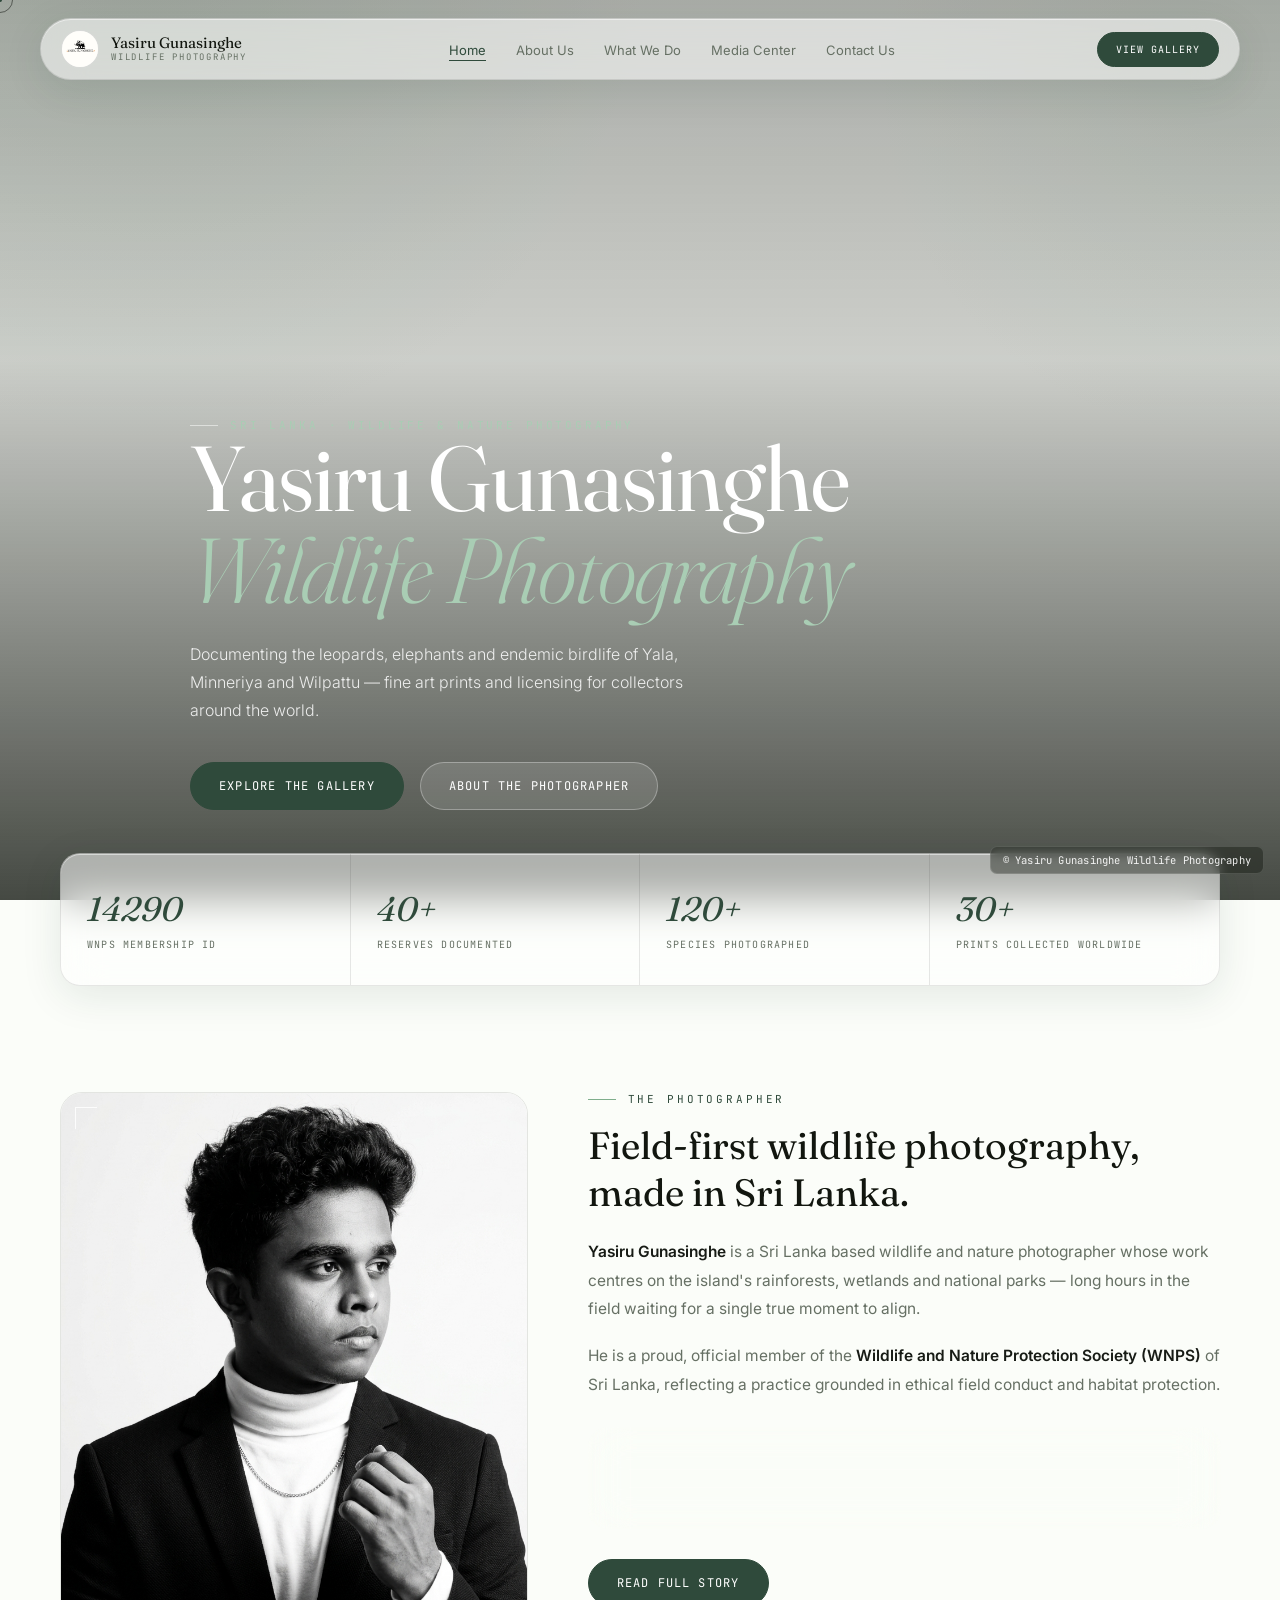
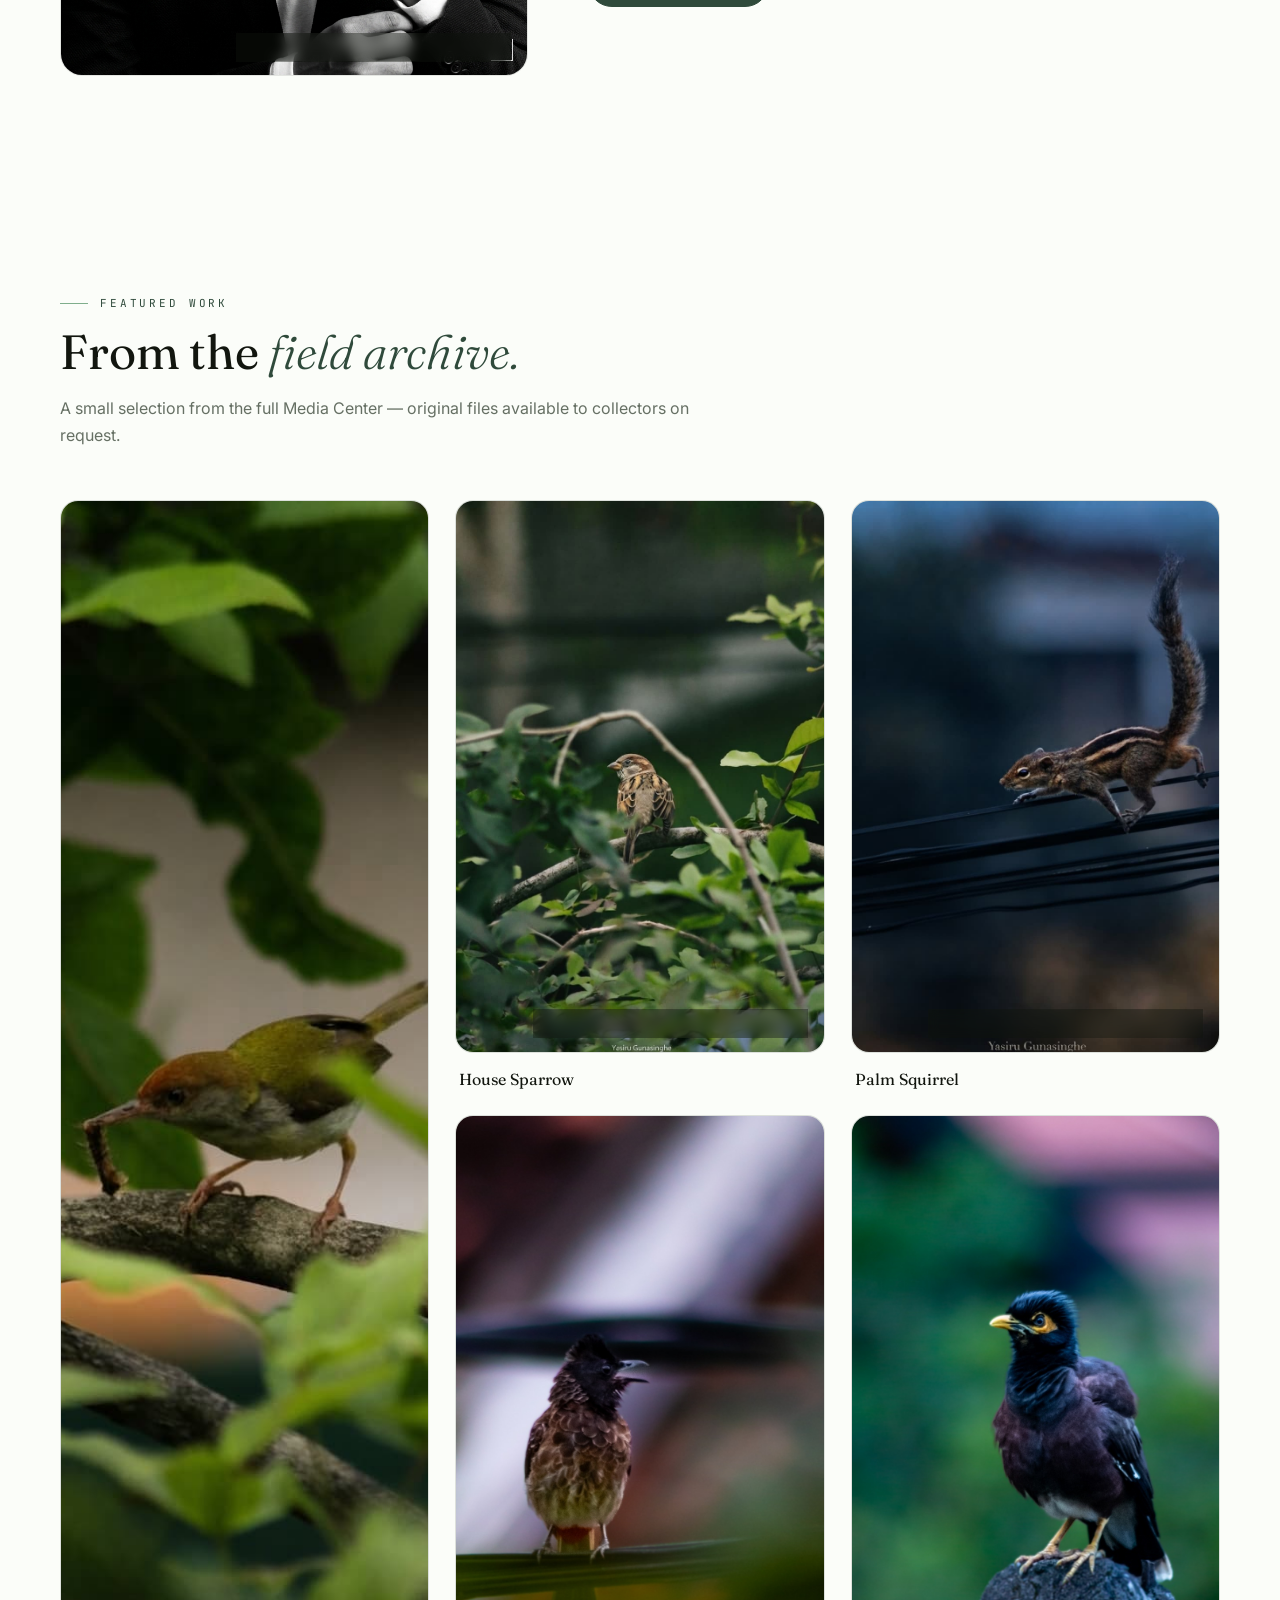
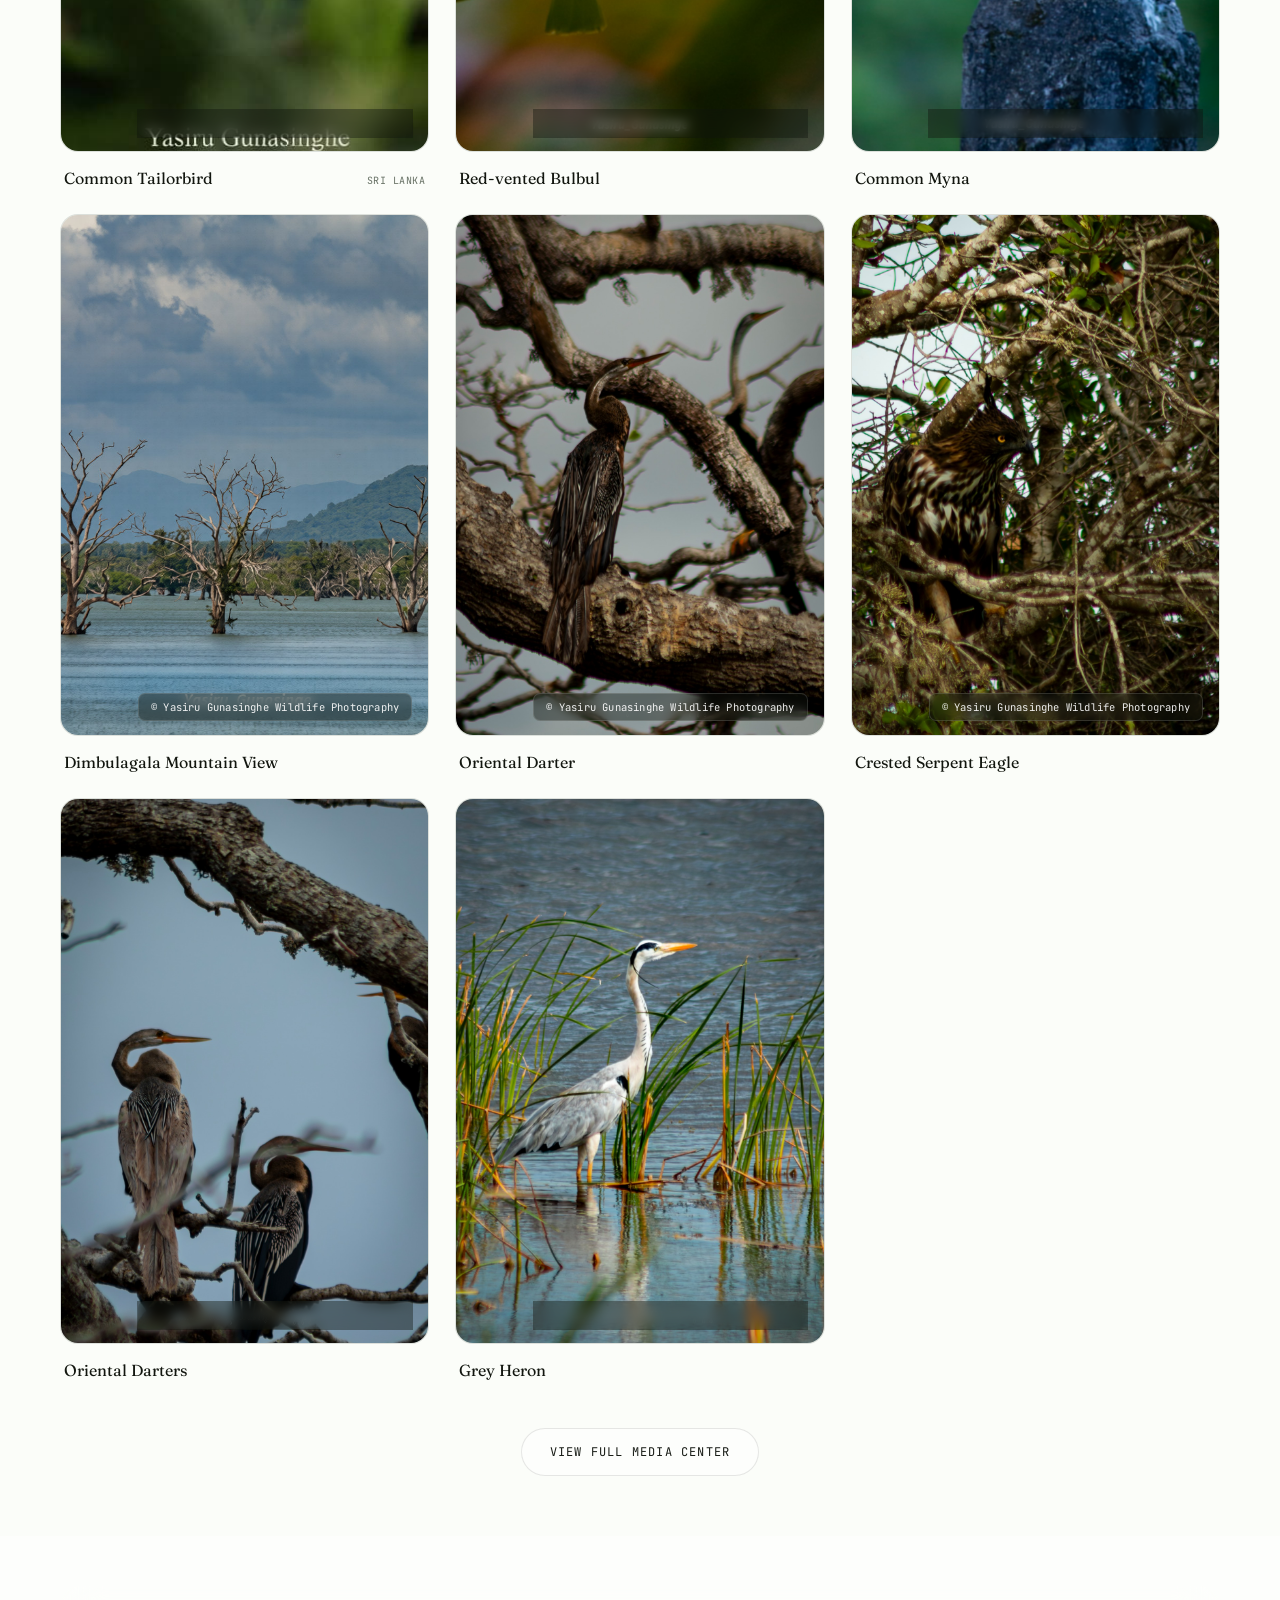
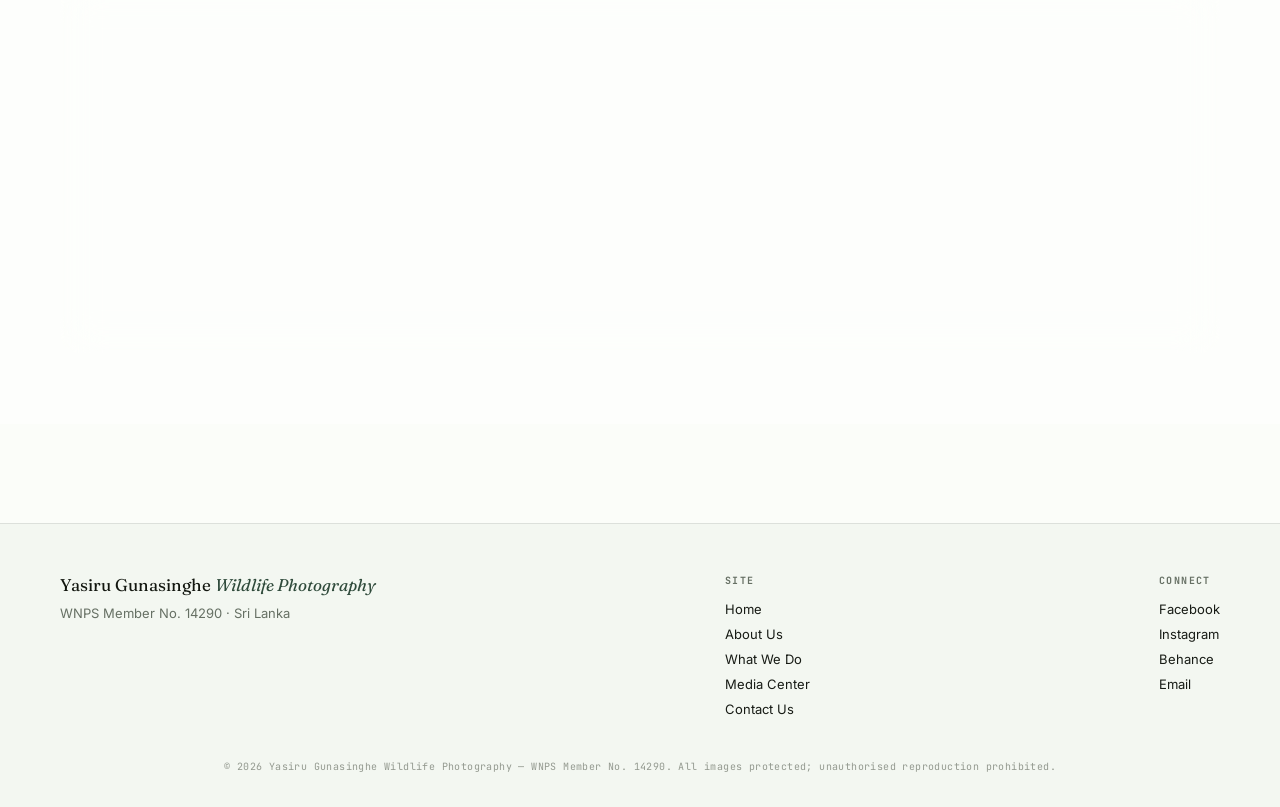
==== commit 5898c44a: "Add photo card for Grey Heron" ====
--- a/index.html
+++ b/index.html
@@ -418,6 +418,35 @@
         <div class="photo-caption"><span class="cap-title">Oriental Darters</span><span class="cap-loc"></span></div>
       </article>
 
+ <!-- ---- PHOTO CARD 10 ---- -->
+      <article class="photo-card">
+        <div class="photo-frame lightbox-item"
+             data-photo-title="Grey Heron"
+             data-photo-location=" Bundala,Sri Lanka"
+           
+             data-photo-id="YG-009">
+          <img src="Grey Heron.jpg" alt="Bundala National Park">
+          <div class="overlay-top">
+            <span class="id-tag">YG-010</span>
+            <span class="protected-tag"><svg viewBox="0 0 24 24" fill="none" stroke="currentColor" stroke-width="1.8"><path d="M12 2l7 4v6c0 5-3.4 8-7 10-3.6-2-7-5-7-10V6l7-4z"/></svg>PROTECTED</span>
+          </div>
+          <div class="media-overlay">
+            <div class="overlay-info">
+              <h3>Trio of the Canopy (Oriental Darters)</h3>
+              <div class="overlay-meta">Sri Lanka</div>
+              <div class="buy-row">
+               
+                <button class="buy-btn" type="button" data-photo-title="Grey Heron" data-photo-id="YG-010" data-photo-location=" Sri Lanka">
+                  <svg viewBox="0 0 24 24" fill="currentColor" width="13" height="13"><path d="M12.04 2C6.58 2 2.13 6.45 2.13 11.91c0 1.75.46 3.45 1.33 4.95L2.05 22l5.28-1.38a9.87 9.87 0 004.71 1.2h.01c5.46 0 9.91-4.45 9.91-9.91 0-2.65-1.03-5.14-2.9-7.01A9.82 9.82 0 0012.04 2z"/></svg>
+                  Buy Now
+                </button>
+              </div>
+            </div>
+          </div>
+        </div>
+        <div class="photo-caption"><span class="cap-title">Grey Heron</span><span class="cap-loc"></span></div>
+      </article>
+
 
 
 
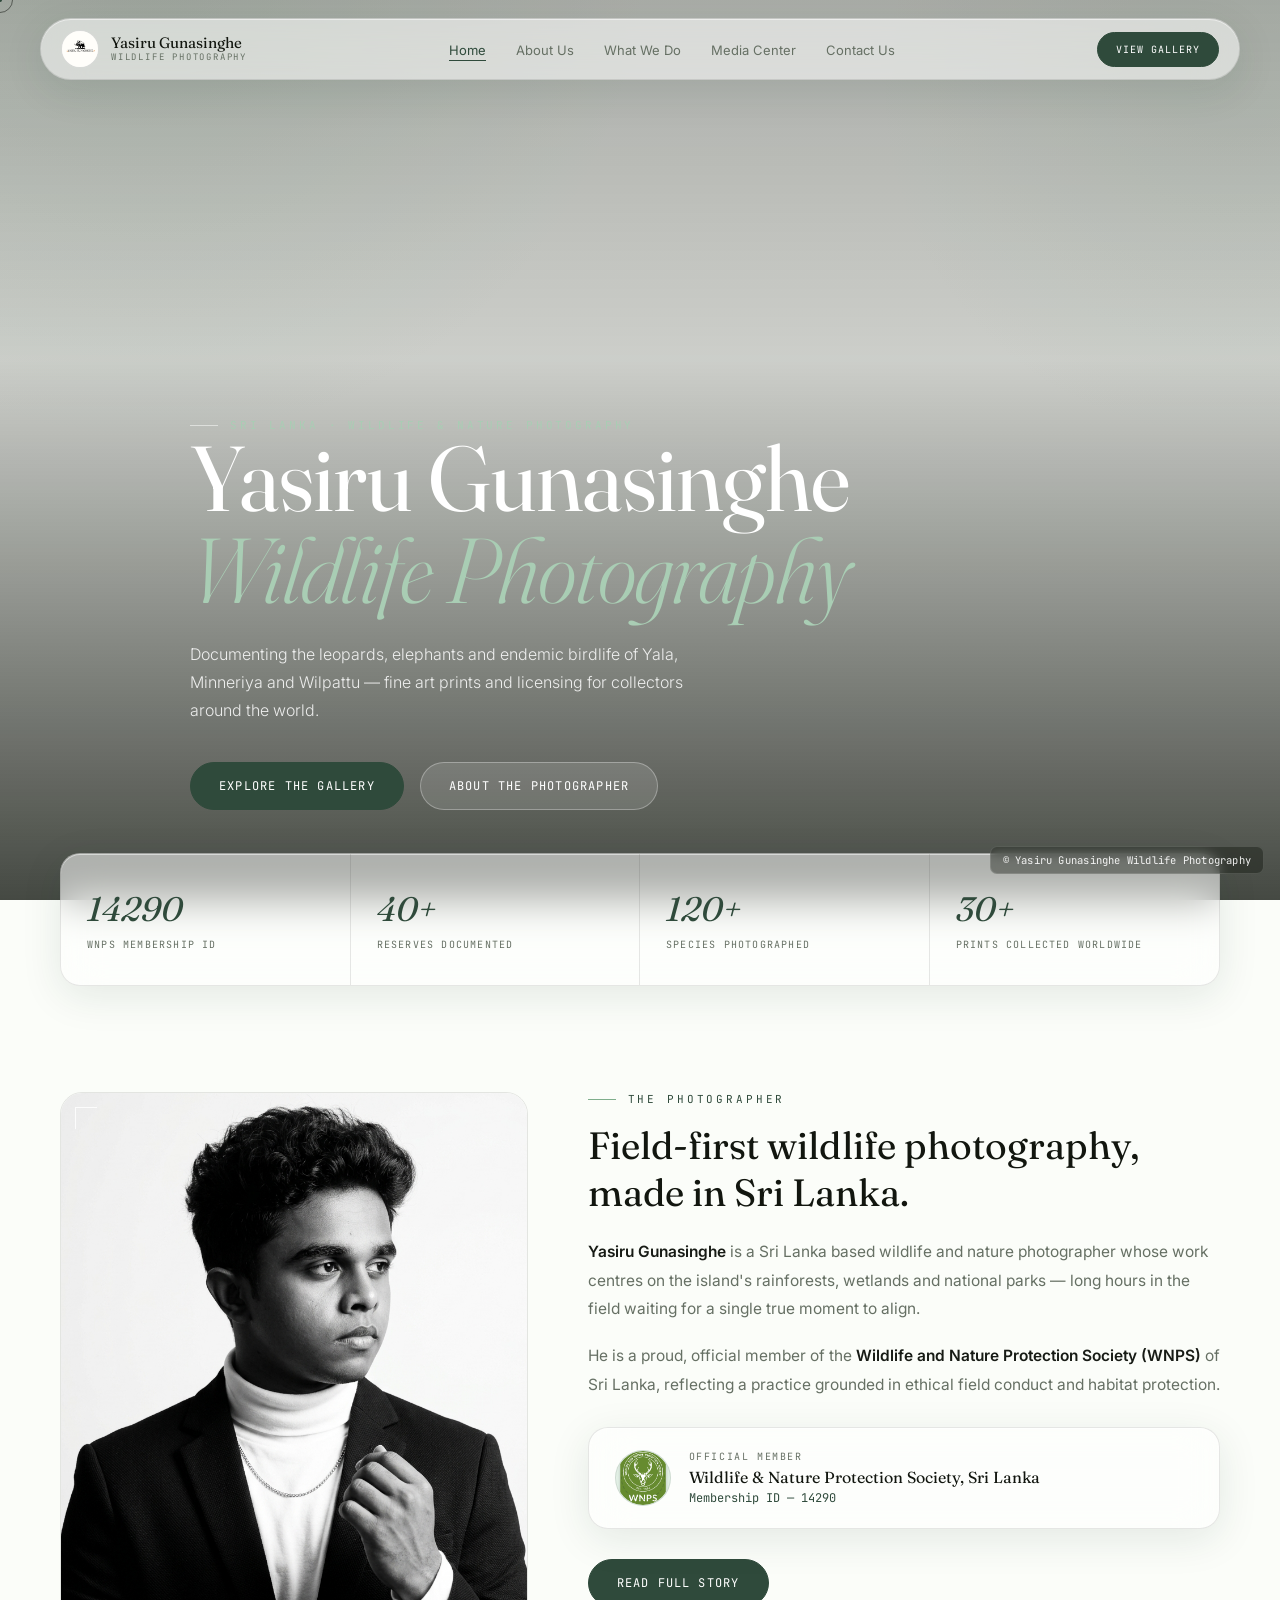
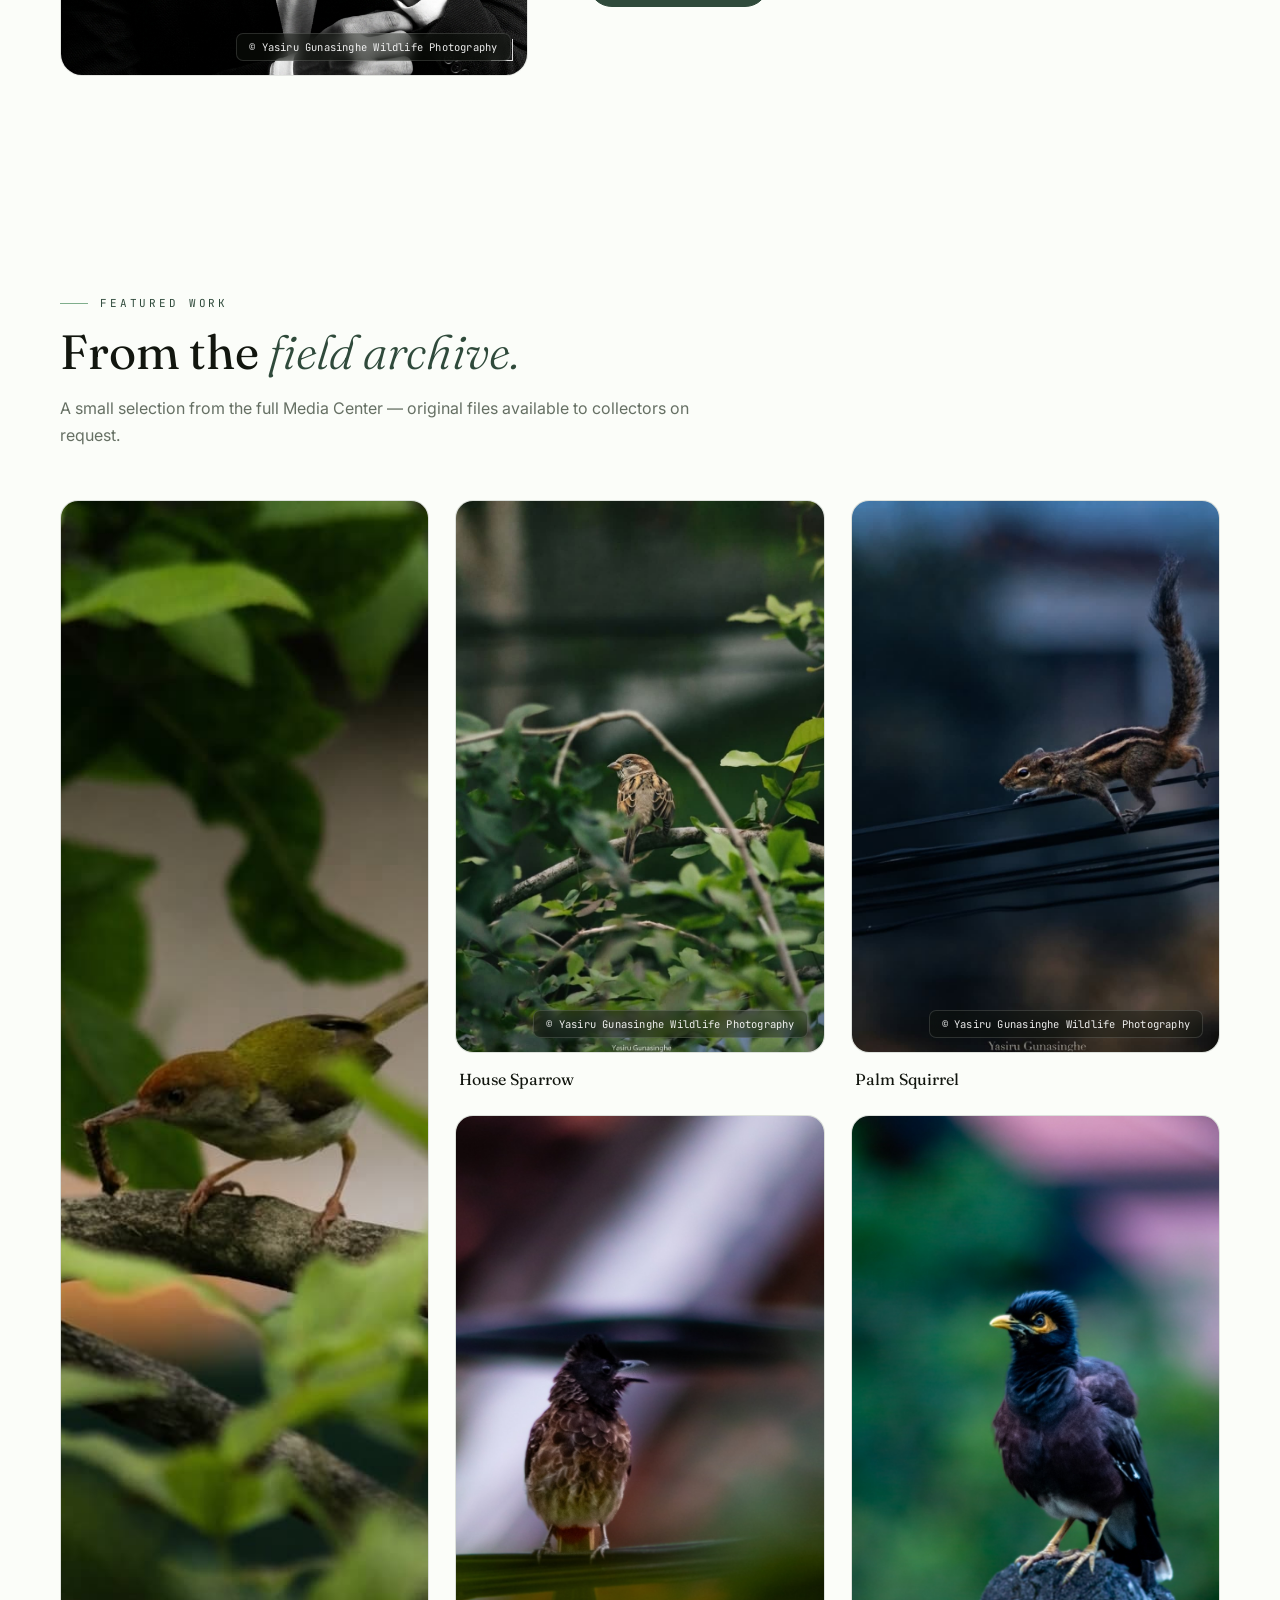
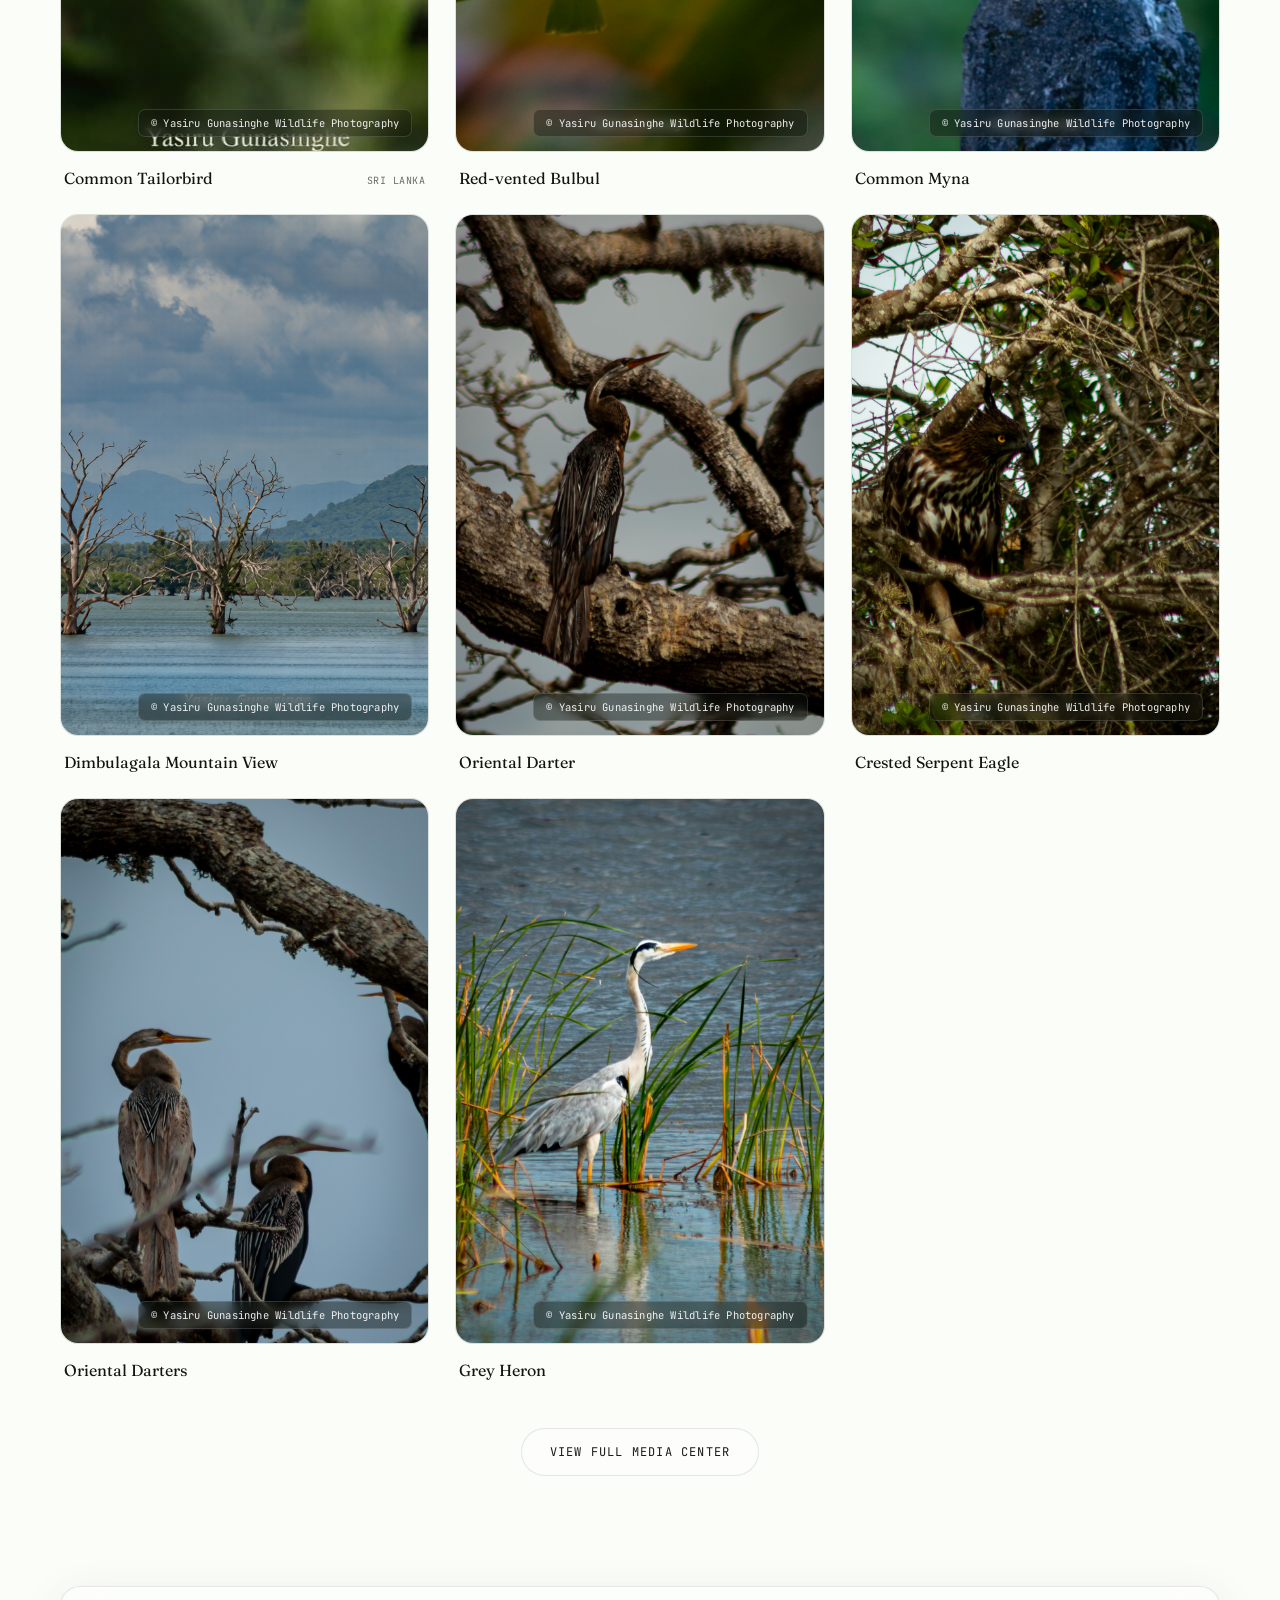
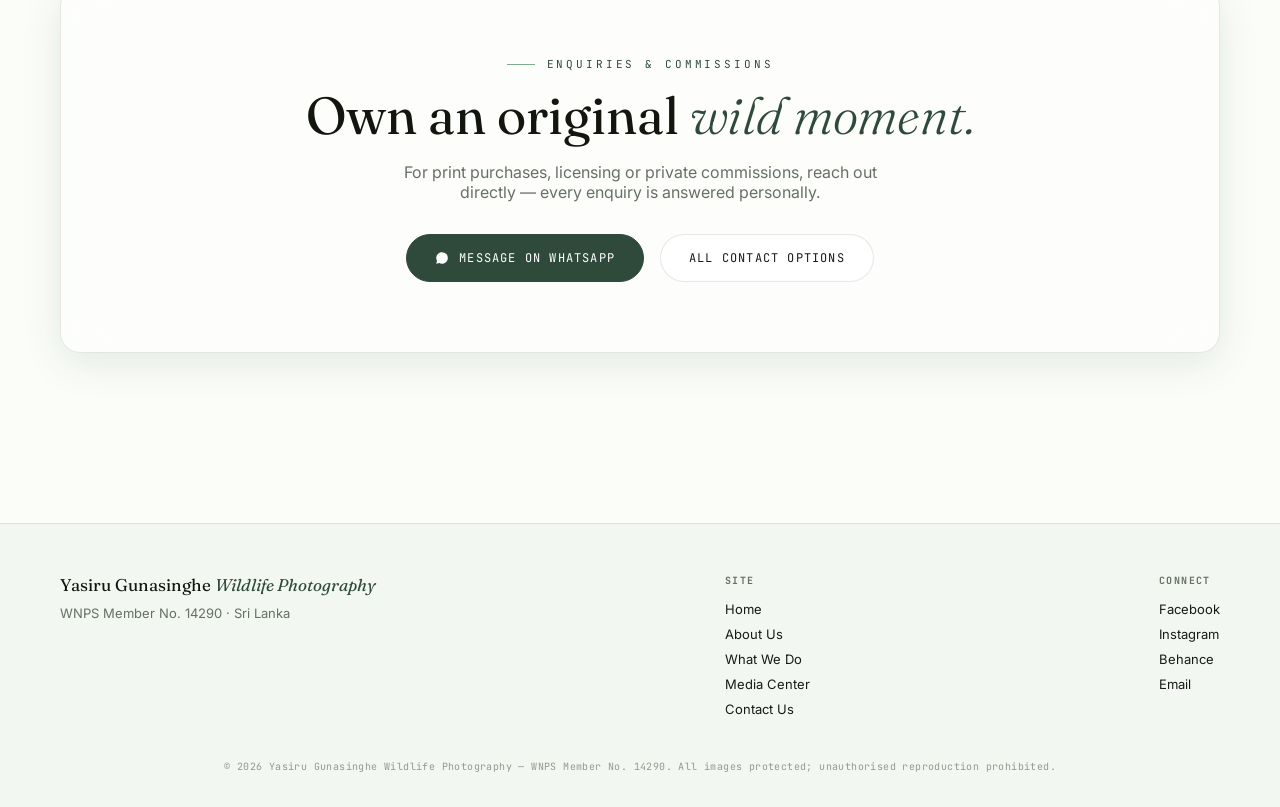
==== commit 4ddebfcc: "Update photo ID from YG-009 to YG-010" ====
--- a/index.html
+++ b/index.html
@@ -424,7 +424,7 @@
              data-photo-title="Grey Heron"
              data-photo-location=" Bundala,Sri Lanka"
            
-             data-photo-id="YG-009">
+             data-photo-id="YG-010">
           <img src="Grey Heron.jpg" alt="Bundala National Park">
           <div class="overlay-top">
             <span class="id-tag">YG-010</span>
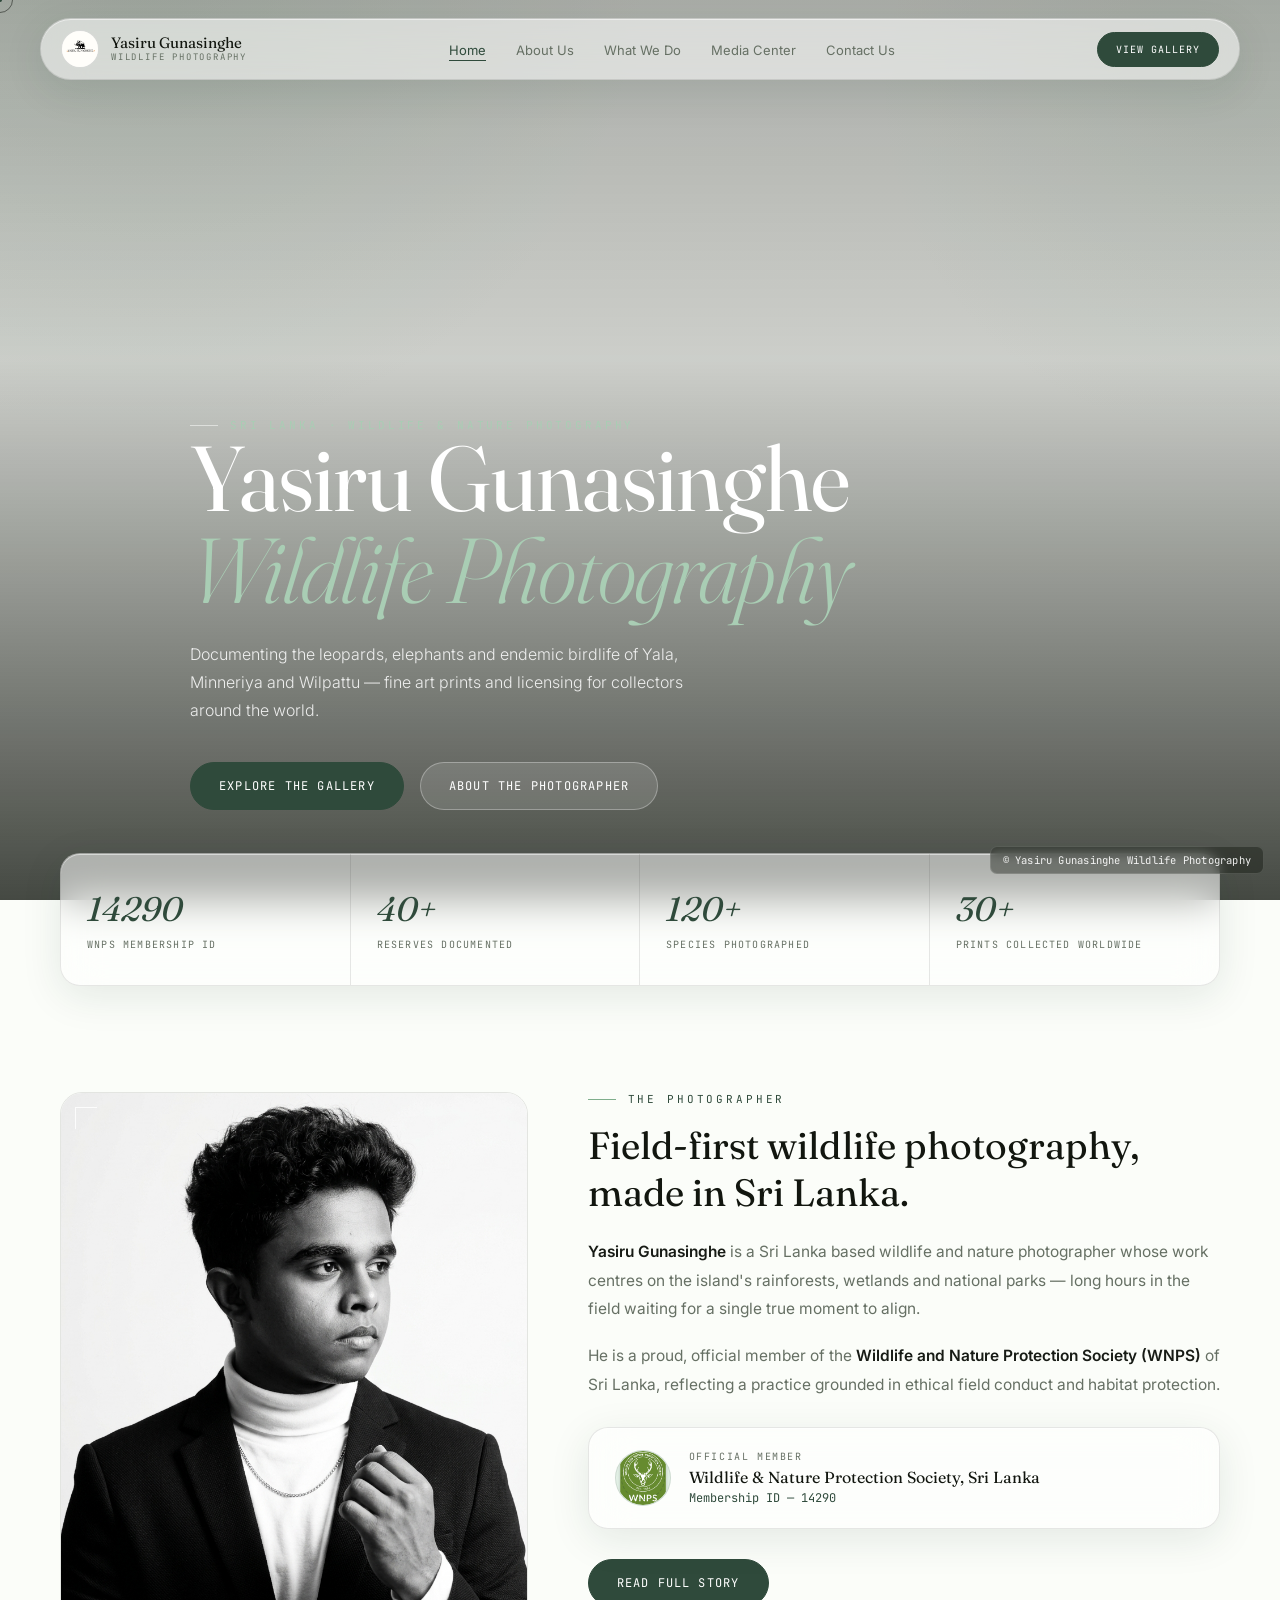
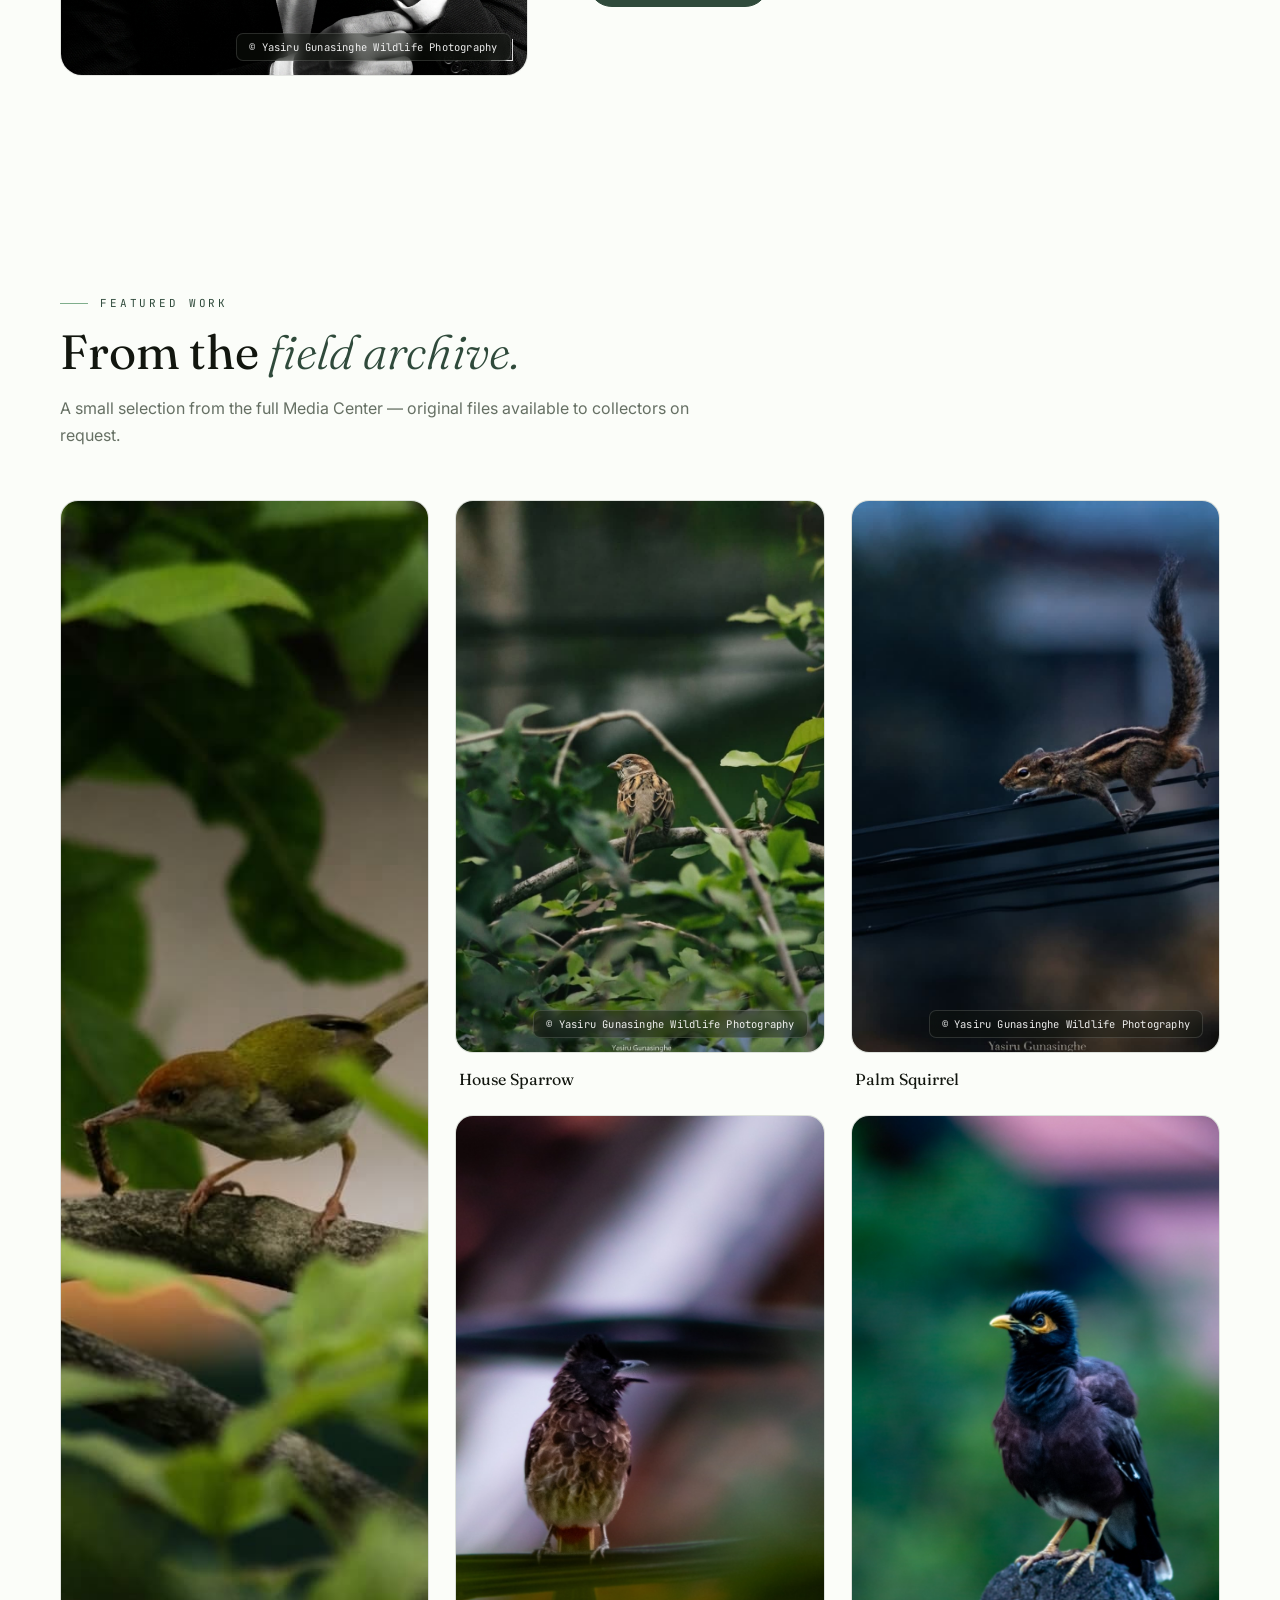
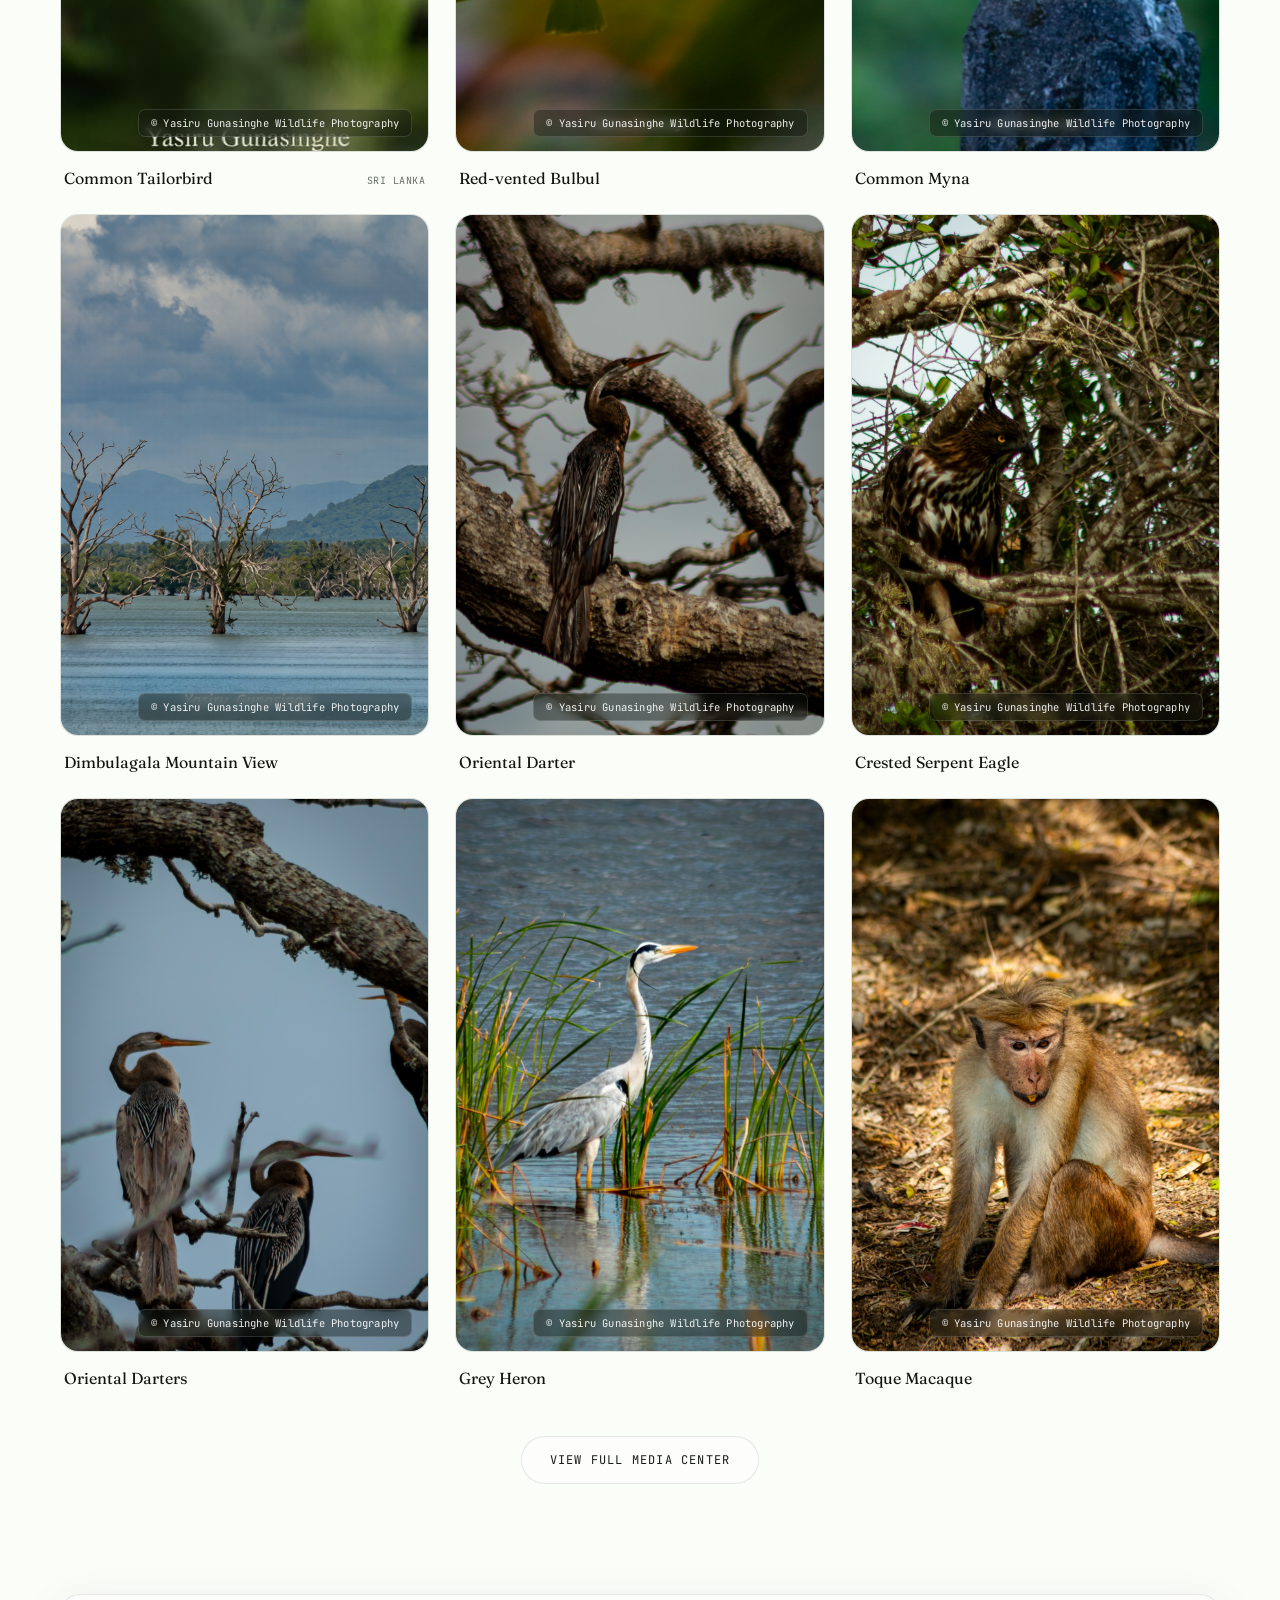
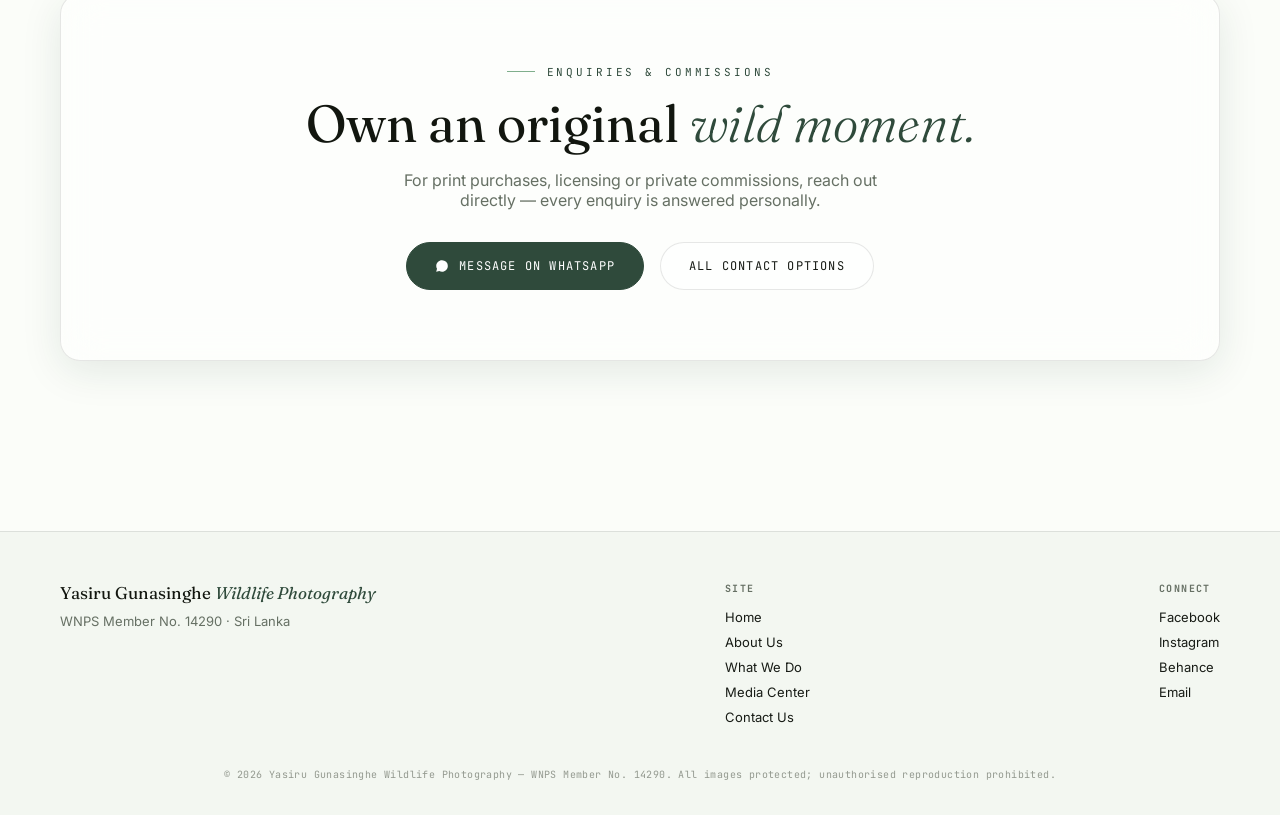
==== commit 6f590373: "Add photo card for Toque Macaque" ====
--- a/index.html
+++ b/index.html
@@ -449,6 +449,36 @@
 
 
 
+       <!-- ---- PHOTO CARD 11 ---- -->
+      <article class="photo-card">
+        <div class="photo-frame lightbox-item"
+             data-photo-title="Toque Macaque"
+             data-photo-location=" Bundala,Sri Lanka"
+           
+             data-photo-id="YG-011">
+          <img src="Toque Macaque.jpg" alt="Bundala National Park">
+          <div class="overlay-top">
+            <span class="id-tag">YG-011</span>
+            <span class="protected-tag"><svg viewBox="0 0 24 24" fill="none" stroke="currentColor" stroke-width="1.8"><path d="M12 2l7 4v6c0 5-3.4 8-7 10-3.6-2-7-5-7-10V6l7-4z"/></svg>PROTECTED</span>
+          </div>
+          <div class="media-overlay">
+            <div class="overlay-info">
+              <h3>The Golden Spectator (Toque Macaque)</h3>
+              <div class="overlay-meta">Sri Lanka</div>
+              <div class="buy-row">
+               
+                <button class="buy-btn" type="button" data-photo-title="Toque Macaque" data-photo-id="YG-011" data-photo-location=" Sri Lanka">
+                  <svg viewBox="0 0 24 24" fill="currentColor" width="13" height="13"><path d="M12.04 2C6.58 2 2.13 6.45 2.13 11.91c0 1.75.46 3.45 1.33 4.95L2.05 22l5.28-1.38a9.87 9.87 0 004.71 1.2h.01c5.46 0 9.91-4.45 9.91-9.91 0-2.65-1.03-5.14-2.9-7.01A9.82 9.82 0 0012.04 2z"/></svg>
+                  Buy Now
+                </button>
+              </div>
+            </div>
+          </div>
+        </div>
+        <div class="photo-caption"><span class="cap-title">Toque Macaque</span><span class="cap-loc"></span></div>
+      </article>
+
+
 
 
       
